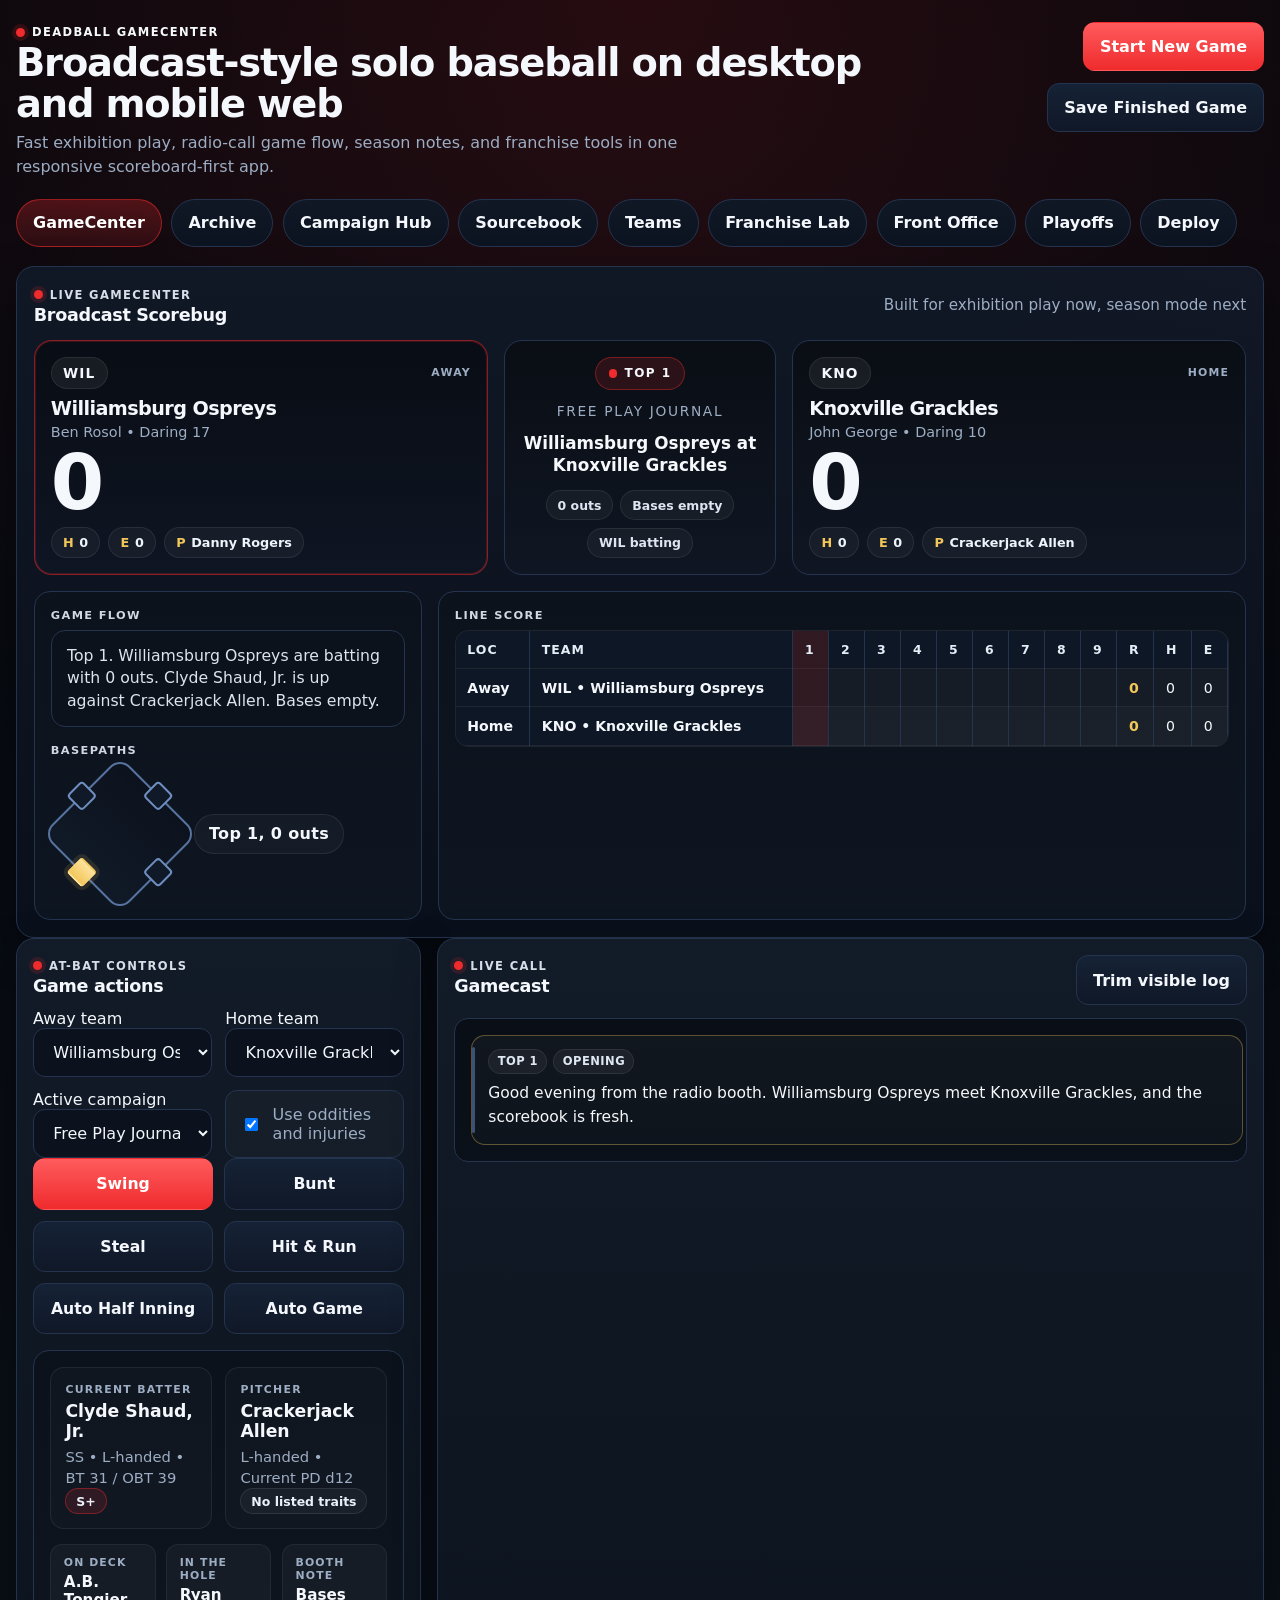
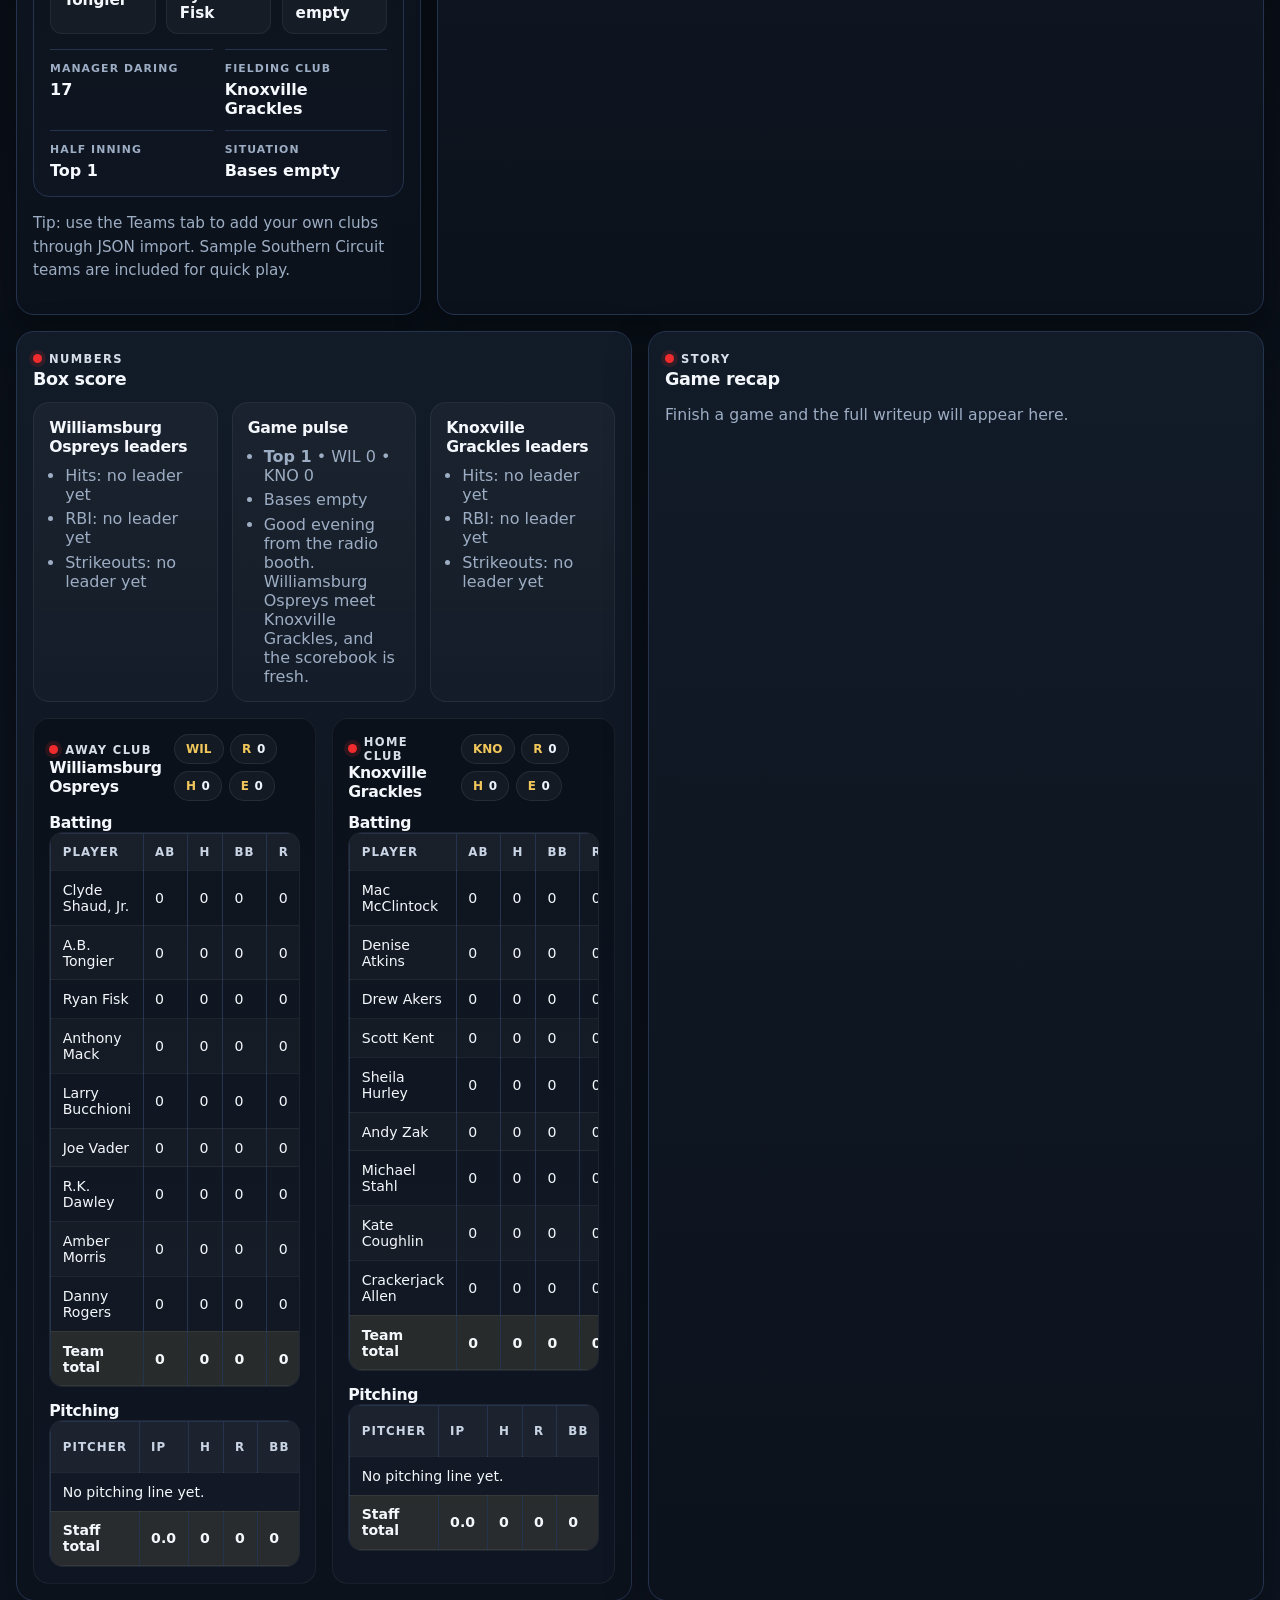
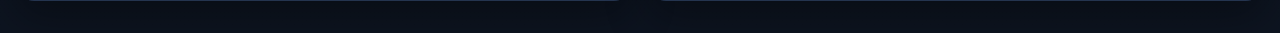
==== index.html @ 079044ab "Add Deadball Baseball static app" ====
<!doctype html>
<html lang="en">
<head>
  <meta charset="utf-8">
  <meta name="viewport" content="width=device-width, initial-scale=1, viewport-fit=cover">
  <title>Deadball GameCenter</title>
  <meta name="description" content="Responsive solo Deadball web app with broadcast-style scoreboard, Gamecast play-by-play, franchise tools, and season tracking.">
  <style>
:root {
  --bg: #06090f;
  --bg-2: #0b1220;
  --panel: #101826;
  --panel-2: #151f31;
  --panel-3: #0b111b;
  --text: #f4f7fb;
  --muted: #9dadc3;
  --line: #24344f;
  --line-strong: #3a5276;
  --accent: #ef2b2d;
  --accent-2: #ff5b5d;
  --accent-soft: rgba(239, 43, 45, 0.14);
  --gold: #f1c75b;
  --good: #5dca86;
  --bad: #f07373;
  --shadow: 0 16px 42px rgba(0,0,0,.34);
  --radius: 18px;
  --radius-sm: 14px;
}

* { box-sizing: border-box; }
html, body {
  margin: 0;
  padding: 0;
  min-height: 100%;
  background:
    radial-gradient(circle at top, rgba(239,43,45,.14), transparent 28%),
    linear-gradient(180deg, #05070c 0%, #0a1019 58%, #0d1420 100%);
  color: var(--text);
  font-family: Inter, ui-sans-serif, system-ui, -apple-system, BlinkMacSystemFont, "Segoe UI", sans-serif;
}
body { min-height: 100vh; }
button, input, select, textarea { font: inherit; }
button {
  appearance: none;
  border: 1px solid var(--line);
  background: linear-gradient(180deg, #152235, #101828);
  color: var(--text);
  border-radius: 12px;
  padding: .9rem 1rem;
  cursor: pointer;
  font-weight: 650;
  transition: transform .12s ease, border-color .15s ease, background .15s ease, box-shadow .15s ease;
}
button:hover { transform: translateY(-1px); border-color: var(--line-strong); box-shadow: 0 10px 20px rgba(0,0,0,.18); }
button.primary {
  background: linear-gradient(180deg, var(--accent-2), var(--accent));
  border-color: transparent;
  color: #fff;
}
button:disabled { opacity: .45; cursor: not-allowed; transform: none; box-shadow: none; }
select, input, textarea {
  width: 100%;
  background: #0b121d;
  color: var(--text);
  border: 1px solid var(--line);
  border-radius: 12px;
  padding: .82rem .95rem;
}
select:focus, input:focus, textarea:focus, button:focus {
  outline: 2px solid rgba(255,255,255,.08);
  outline-offset: 2px;
  border-color: var(--line-strong);
}
textarea { resize: vertical; }
code {
  font-family: ui-monospace, SFMono-Regular, Menlo, Monaco, Consolas, monospace;
  color: #ffd78f;
}

.app-shell { max-width: 1540px; margin: 0 auto; padding: 1rem; }
.topbar {
  display: flex;
  justify-content: space-between;
  align-items: flex-start;
  gap: 1.25rem;
  padding: .35rem 0 1rem;
}
.brand-block { max-width: 72rem; }
.topbar h1 {
  margin: .18rem 0 .45rem;
  font-size: clamp(1.75rem, 3vw, 2.75rem);
  line-height: 1.05;
  letter-spacing: -.03em;
}
.eyebrow {
  display: inline-flex;
  align-items: center;
  gap: .45rem;
  text-transform: uppercase;
  letter-spacing: .12em;
  font-size: .72rem;
  font-weight: 800;
  color: #d7dee8;
}
.eyebrow::before {
  content: "";
  width: .55rem;
  height: .55rem;
  border-radius: 999px;
  background: var(--accent);
  box-shadow: 0 0 0 4px rgba(239,43,45,.14);
}
.eyebrow-top { color: #f6fafc; }
.subhead {
  margin: 0;
  color: var(--muted);
  max-width: 66ch;
  line-height: 1.5;
}
.topbar-actions {
  display: flex;
  gap: .7rem;
  flex-wrap: wrap;
  justify-content: flex-end;
}

.tabs {
  display: flex;
  gap: .6rem;
  overflow: auto;
  padding: .25rem 0 .95rem;
  margin-bottom: .3rem;
}
.tab {
  white-space: nowrap;
  border-radius: 999px;
  padding: .82rem 1rem;
  background: linear-gradient(180deg, #101826, #0c1320);
}
.tab.active {
  background: linear-gradient(180deg, rgba(239,43,45,.28), rgba(239,43,45,.12));
  border-color: rgba(239,43,45,.55);
  color: #fff;
}
.panel { display: none; }
.panel.active { display: block; }

.card-grid {
  display: grid;
  grid-template-columns: repeat(12, minmax(0, 1fr));
  gap: 1rem;
  margin-bottom: 1rem;
}
.card {
  grid-column: span 12;
  background: linear-gradient(180deg, rgba(20,29,43,.98), rgba(13,19,30,.98));
  border: 1px solid var(--line);
  border-radius: var(--radius);
  padding: 1rem;
  box-shadow: var(--shadow);
}
.card h2 {
  margin: .12rem 0 0;
  font-size: 1.1rem;
  letter-spacing: -.02em;
}
.card-header {
  display: flex;
  justify-content: space-between;
  align-items: flex-start;
  gap: 1rem;
  margin-bottom: .9rem;
}
.compact-card-header { margin-bottom: .8rem; }
.section-label {
  text-transform: uppercase;
  letter-spacing: .12em;
  font-size: .71rem;
  font-weight: 800;
  color: #d0d8e4;
  margin-bottom: .5rem;
}
.section-label-tight { margin-top: .95rem; }
.hint {
  color: var(--muted);
  line-height: 1.55;
  font-size: .95rem;
}
.form-grid { display: grid; gap: .82rem; }
.two-col-form { grid-template-columns: repeat(2, minmax(0, 1fr)); }
.checkbox-row {
  display: flex;
  align-items: center;
  gap: .75rem;
  color: var(--muted);
}
.checkbox-row input { width: auto; }
.checkbox-row-panel {
  min-height: 100%;
  background: rgba(255,255,255,.02);
  border: 1px solid var(--line);
  padding: .8rem .9rem;
  border-radius: 12px;
}

.broadcast-card {
  padding: 1.05rem;
  background:
    linear-gradient(180deg, rgba(16,24,38,.96), rgba(10,16,27,.98)),
    radial-gradient(circle at top right, rgba(239,43,45,.2), transparent 25%);
}
.broadcast-header { align-items: center; }
.broadcast-headline {
  color: var(--muted);
  font-size: .95rem;
  text-align: right;
}
.hero-board {
  display: grid;
  grid-template-columns: minmax(0, 1fr) minmax(220px, .6fr) minmax(0, 1fr);
  gap: 1rem;
  align-items: stretch;
}
.team-score-panel,
.hero-center-panel {
  border: 1px solid var(--line);
  border-radius: 18px;
  background: linear-gradient(180deg, rgba(9,13,20,.96), rgba(15,22,35,.96));
  min-height: 190px;
}
.team-score-panel {
  display: flex;
  flex-direction: column;
  justify-content: space-between;
  padding: 1rem;
}
.team-score-panel.is-batting {
  border-color: rgba(239,43,45,.55);
  box-shadow: inset 0 0 0 1px rgba(239,43,45,.2);
}
.team-score-top {
  display: flex;
  justify-content: space-between;
  align-items: center;
  gap: .75rem;
}
.team-chip {
  display: inline-flex;
  align-items: center;
  justify-content: center;
  min-width: 3.4rem;
  min-height: 2rem;
  padding: 0 .7rem;
  border-radius: 999px;
  background: rgba(255,255,255,.06);
  border: 1px solid rgba(255,255,255,.08);
  font-size: .86rem;
  font-weight: 800;
  letter-spacing: .08em;
}
.team-role {
  color: var(--muted);
  text-transform: uppercase;
  letter-spacing: .11em;
  font-size: .68rem;
  font-weight: 800;
}
.team-name-block { display: grid; gap: .25rem; }
.team-name { font-size: 1.2rem; font-weight: 800; letter-spacing: -.03em; }
.team-manager { color: var(--muted); font-size: .9rem; }
.team-score {
  font-size: clamp(3rem, 7vw, 4.8rem);
  line-height: .92;
  font-weight: 900;
  letter-spacing: -.06em;
}
.team-metrics {
  display: flex;
  gap: .5rem;
  flex-wrap: wrap;
}
.metric-pill {
  display: inline-flex;
  align-items: center;
  gap: .35rem;
  border-radius: 999px;
  padding: .45rem .7rem;
  background: rgba(255,255,255,.04);
  border: 1px solid rgba(255,255,255,.08);
  color: #eef4fb;
  font-size: .8rem;
  font-weight: 700;
}
.metric-pill b { color: var(--gold); }
.hero-center-panel {
  display: grid;
  align-content: center;
  justify-items: center;
  text-align: center;
  padding: 1rem;
  gap: .8rem;
}
.game-state-badge {
  display: inline-flex;
  align-items: center;
  gap: .45rem;
  border-radius: 999px;
  padding: .55rem .8rem;
  background: var(--accent-soft);
  border: 1px solid rgba(239,43,45,.4);
  text-transform: uppercase;
  letter-spacing: .12em;
  font-weight: 900;
  font-size: .75rem;
}
.game-state-badge::before {
  content: "";
  width: .55rem;
  height: .55rem;
  border-radius: 999px;
  background: var(--accent);
}
.hero-series {
  color: var(--muted);
  font-size: .86rem;
  text-transform: uppercase;
  letter-spacing: .12em;
}
.hero-matchup-title {
  font-size: 1.05rem;
  line-height: 1.35;
  font-weight: 750;
  color: #f6f8fb;
}
.hero-situation-row {
  display: flex;
  gap: .45rem;
  flex-wrap: wrap;
  justify-content: center;
}
.hero-situation-pill {
  display: inline-flex;
  align-items: center;
  justify-content: center;
  padding: .42rem .68rem;
  border-radius: 999px;
  background: rgba(255,255,255,.04);
  border: 1px solid rgba(255,255,255,.08);
  color: #dde6f2;
  font-size: .78rem;
  font-weight: 700;
}
.broadcast-lower-grid {
  display: grid;
  grid-template-columns: minmax(240px, .48fr) minmax(0, 1fr);
  gap: 1rem;
  margin-top: 1rem;
}
.status-stack,
.linescore-shell {
  border: 1px solid var(--line);
  border-radius: 16px;
  background: linear-gradient(180deg, rgba(12,18,28,.96), rgba(14,21,33,.96));
  padding: 1rem;
}
.status-bar {
  display: flex;
  align-items: center;
  min-height: 3.2rem;
  padding: .85rem .95rem;
  border-radius: 14px;
  background: #0b121c;
  border: 1px solid var(--line);
  color: #dbe4ef;
  line-height: 1.45;
}
.status-bar-broadcast { font-size: .98rem; }
.diamond-wrap {
  display: flex;
  align-items: center;
  gap: 1.2rem;
  flex-wrap: wrap;
}
.diamond-wrap-broadcast { justify-content: flex-start; }
.diamond {
  position: relative;
  width: 110px;
  height: 110px;
  transform: rotate(45deg);
  border: 2px solid #5773a0;
  border-radius: 14px;
  background: linear-gradient(180deg, rgba(12,18,29,.8), rgba(17,26,40,.92));
  margin: .9rem 0 .9rem .9rem;
}
.base {
  position: absolute;
  width: 22px;
  height: 22px;
  background: #101927;
  border: 2px solid #6f8ec0;
  border-radius: 4px;
}
.base.on {
  background: linear-gradient(180deg, #ffe29c, #f1c75b);
  border-color: transparent;
  box-shadow: 0 0 0 4px rgba(241,199,91,.12);
}
.base.first { right: -12px; top: 42px; }
.base.second { left: 42px; top: -12px; }
.base.third { left: -12px; top: 42px; }
.base.home { left: 42px; bottom: -12px; }
.countbox {
  color: #f4f7fb;
  font-weight: 800;
  letter-spacing: .02em;
  background: rgba(255,255,255,.03);
  border: 1px solid rgba(255,255,255,.08);
  border-radius: 999px;
  padding: .6rem .85rem;
}
.table-shell { overflow: auto; }
.scoreboard {
  width: 100%;
  border-collapse: separate;
  border-spacing: 0;
  font-size: .92rem;
}
.scoreboard th,
.scoreboard td {
  border-right: 1px solid var(--line);
  border-bottom: 1px solid var(--line);
  padding: .56rem .56rem;
  text-align: center;
  background: rgba(255,255,255,.02);
}
.scoreboard th:first-child,
.scoreboard td:first-child,
.scoreboard th:nth-child(2),
.scoreboard td:nth-child(2) {
  position: sticky;
  left: 0;
  z-index: 1;
  text-align: left;
}
.scoreboard th:nth-child(2),
.scoreboard td:nth-child(2) { left: 3.9rem; }
.scoreboard thead th {
  background: #0d1725;
  color: #e5edf7;
  font-size: .78rem;
  text-transform: uppercase;
  letter-spacing: .08em;
}
.scoreboard thead th:first-child,
.scoreboard tbody td:first-child,
.scoreboard thead th:nth-child(2),
.scoreboard tbody td:nth-child(2) { background: #0d1725; }
.scoreboard tr:first-child th:first-child { border-top-left-radius: 12px; }
.scoreboard tr:first-child th:last-child { border-top-right-radius: 12px; }
.scoreboard tr:last-child td:first-child { border-bottom-left-radius: 12px; }
.scoreboard tr:last-child td:last-child { border-bottom-right-radius: 12px; }
.scoreboard .team-row td:first-child,
.scoreboard .team-row td:nth-child(2) { font-weight: 800; }
.scoreboard .team-row td.team-score-meta { color: var(--gold); font-weight: 800; }
.scoreboard .current-frame { background: rgba(239,43,45,.14); }

.broadcast-main-grid .control-card { grid-column: span 4; }
.broadcast-main-grid .log-card { grid-column: span 8; }
.lower-game-grid .wide-card { grid-column: span 6; }
.control-card-broadcast,
.log-card-broadcast,
.boxscore-card,
.recap-card {
  background: linear-gradient(180deg, rgba(18,27,40,.98), rgba(11,18,28,.98));
}
.action-grid {
  display: grid;
  grid-template-columns: repeat(2, minmax(0, 1fr));
  gap: .7rem;
}
.action-grid-broadcast button {
  min-height: 3.2rem;
  font-size: .98rem;
}
.matchup-card {
  margin-top: 1rem;
  border-radius: 16px;
  padding: 1rem;
  border: 1px solid var(--line);
  background: linear-gradient(180deg, rgba(11,17,26,.92), rgba(15,22,34,.92));
}
.matchup-card-broadcast { display: grid; gap: .95rem; }
.matchup-showcase {
  display: grid;
  grid-template-columns: repeat(2, minmax(0, 1fr));
  gap: .8rem;
}
.player-spotlight {
  border: 1px solid rgba(255,255,255,.07);
  border-radius: 14px;
  padding: .9rem;
  background: rgba(255,255,255,.02);
}
.player-spotlight-label {
  text-transform: uppercase;
  letter-spacing: .12em;
  font-size: .68rem;
  color: var(--muted);
  font-weight: 800;
}
.player-spotlight-name {
  margin-top: .35rem;
  font-size: 1.08rem;
  font-weight: 800;
}
.player-spotlight-meta {
  color: var(--muted);
  margin-top: .28rem;
  line-height: 1.45;
  font-size: .92rem;
}
.info-pair-grid {
  display: grid;
  grid-template-columns: repeat(2, minmax(0, 1fr));
  gap: .75rem;
}
.info-pair {
  border-top: 1px solid var(--line);
  padding-top: .75rem;
}
.info-label {
  color: var(--muted);
  text-transform: uppercase;
  letter-spacing: .1em;
  font-size: .68rem;
  font-weight: 800;
}
.info-value {
  margin-top: .32rem;
  font-weight: 700;
  color: #f6f9fd;
}
.badge-row {
  display: flex;
  gap: .45rem;
  flex-wrap: wrap;
}
.badge {
  display: inline-flex;
  align-items: center;
  justify-content: center;
  gap: .35rem;
  padding: .26rem .62rem;
  border-radius: 999px;
  background: rgba(255,255,255,.04);
  border: 1px solid rgba(255,255,255,.09);
  color: #ebf1fa;
  font-size: .78rem;
  font-weight: 700;
}
.badge.good { background: rgba(93,202,134,.12); border-color: rgba(93,202,134,.4); color: #d8f4e1; }
.badge.planned { background: rgba(241,199,91,.14); border-color: rgba(241,199,91,.4); color: #ffeab0; }
.badge.live { background: rgba(239,43,45,.14); border-color: rgba(239,43,45,.4); }

.log {
  max-height: 720px;
  overflow: auto;
  display: grid;
  gap: .8rem;
  padding-right: .2rem;
}
.gamecast-log {
  background: linear-gradient(180deg, rgba(8,12,19,.82), rgba(9,14,22,.82));
  border-radius: 14px;
  border: 1px solid var(--line);
  padding: 1rem;
}
.log-entry {
  border: 1px solid rgba(255,255,255,.06);
  background: linear-gradient(180deg, rgba(17,26,40,.85), rgba(10,16,25,.92));
  border-radius: 16px;
  padding: .95rem 1rem;
}
.log-entry .meta {
  display: flex;
  flex-wrap: wrap;
  align-items: center;
  gap: .45rem;
  color: #d3ddeb;
  font-size: .74rem;
  margin-bottom: .5rem;
  text-transform: uppercase;
  letter-spacing: .08em;
  font-weight: 800;
}
.log-entry .meta .meta-chip {
  display: inline-flex;
  align-items: center;
  justify-content: center;
  min-height: 1.55rem;
  padding: 0 .52rem;
  border-radius: 999px;
  background: rgba(255,255,255,.05);
  border: 1px solid rgba(255,255,255,.08);
}
.log-entry .meta .meta-detail {
  color: var(--muted);
  text-transform: none;
  letter-spacing: 0;
  font-weight: 600;
}
.log-entry .text {
  line-height: 1.6;
  font-size: .98rem;
}
.log-entry.scoring { border-color: rgba(239,43,45,.45); box-shadow: inset 0 0 0 1px rgba(239,43,45,.08); }
.log-entry.oddity { border-color: rgba(111,153,232,.4); }
.log-entry.injury { border-color: rgba(240,115,115,.38); }
.log-entry.intro { border-color: rgba(241,199,91,.35); }

.stat-table,
.roster-table,
.playoff-table,
.deploy-table {
  width: 100%;
  border-collapse: collapse;
  font-size: .92rem;
}
.stat-table th, .stat-table td,
.roster-table th, .roster-table td,
.playoff-table th, .playoff-table td,
.deploy-table th, .deploy-table td {
  border: 1px solid var(--line);
  padding: .48rem .55rem;
  text-align: center;
}
.stat-table th:first-child, .stat-table td:first-child,
.roster-table th:first-child, .roster-table td:first-child,
.playoff-table th:first-child, .playoff-table td:first-child,
.deploy-table th:first-child, .deploy-table td:first-child { text-align: left; }
.stat-table th, .roster-table th, .playoff-table th, .deploy-table th {
  background: #0d1725;
  color: #e5edf7;
  text-transform: uppercase;
  letter-spacing: .08em;
  font-size: .74rem;
}
.recap {
  line-height: 1.72;
  color: #f6f8fc;
  font-size: .98rem;
}
.recap.empty { color: var(--muted); }
.recap p { margin: 0 0 1rem; }
.stack-list { display: grid; gap: .85rem; }
.stack-item,
.source-card,
.series-card,
.player-card {
  padding: .95rem 1rem;
  border-radius: 16px;
  border: 1px solid var(--line);
  background: linear-gradient(180deg, rgba(9,15,24,.88), rgba(13,20,32,.94));
}
.stack-item h3, .source-card h3 { margin: 0 0 .38rem; }
.stack-item p, .source-card p { margin: .18rem 0; color: var(--muted); line-height: 1.55; }
.stack-actions { display: flex; gap: .7rem; flex-wrap: wrap; margin-top: .75rem; }
.sourcebook-grid { display: grid; grid-template-columns: repeat(2, minmax(0, 1fr)); gap: 1rem; }
.inline-note, .small { color: var(--muted); font-size: .9rem; }
.team-code { white-space: pre-wrap; max-height: 520px; overflow: auto; }
.mini-report {
  margin-top: 1rem;
  padding: .9rem;
  border-radius: 14px;
  background: rgba(9,17,29,.72);
  border: 1px solid var(--line);
  line-height: 1.55;
  color: var(--muted);
}
.kv-grid { display: grid; grid-template-columns: 160px 1fr; gap: .35rem .8rem; }
.kv-grid .label { color: var(--muted); }
.deploy-code {
  white-space: pre-wrap;
  font-family: ui-monospace, SFMono-Regular, Menlo, Monaco, Consolas, monospace;
  background: #0d1829;
  border: 1px solid var(--line);
  border-radius: 12px;
  padding: .9rem;
}

@media (max-width: 1220px) {
  .hero-board { grid-template-columns: 1fr; }
  .broadcast-lower-grid { grid-template-columns: 1fr; }
  .broadcast-main-grid .control-card,
  .broadcast-main-grid .log-card,
  .lower-game-grid .wide-card { grid-column: span 12; }
}

@media (max-width: 860px) {
  .app-shell { padding: .8rem; }
  .topbar { flex-direction: column; }
  .topbar-actions { width: 100%; justify-content: stretch; }
  .topbar-actions button { flex: 1 1 200px; }
  .two-col-form,
  .matchup-showcase,
  .info-pair-grid { grid-template-columns: 1fr; }
  .sourcebook-grid { grid-template-columns: 1fr; }
  .action-grid { grid-template-columns: 1fr; }
  .scoreboard { font-size: .84rem; }
  .scoreboard th:nth-child(2), .scoreboard td:nth-child(2) { left: 3.65rem; }
  .broadcast-headline { text-align: left; }
}

@media (max-width: 640px) {
  .card { padding: .9rem; }
  .hero-matchup-title { font-size: .96rem; }
  .team-name { font-size: 1.08rem; }
  .team-score { font-size: 3.1rem; }
  .diamond-wrap { gap: .8rem; }
  .diamond { width: 96px; height: 96px; margin-left: .7rem; }
  .base.first { right: -11px; top: 37px; }
  .base.second { left: 37px; top: -11px; }
  .base.third { left: -11px; top: 37px; }
  .base.home { left: 37px; bottom: -11px; }
  .kv-grid { grid-template-columns: 1fr; }
}

/* Phase 1B GameCenter polish */
.broadcast-ribbon-grid {
  display: grid;
  grid-template-columns: 1.3fr .9fr;
  gap: 1rem;
  margin-top: 1rem;
}
.ribbon-shell {
  border: 1px solid var(--line);
  border-radius: 16px;
  background: linear-gradient(180deg, rgba(8,12,19,.95), rgba(12,18,29,.95));
  padding: .9rem;
}
.lineup-rail {
  display: grid;
  grid-template-columns: repeat(2, minmax(0, 1fr));
  gap: .85rem;
}
.lineup-column {
  display: grid;
  gap: .55rem;
}
.lineup-heading {
  display: flex;
  align-items: center;
  justify-content: space-between;
  gap: .75rem;
}
.lineup-heading h3,
.boxscore-club-header h3,
.boxscore-summary-card h3,
.table-block h3 {
  margin: 0;
  font-size: .98rem;
  letter-spacing: -.02em;
}
.lineup-list {
  display: grid;
  gap: .45rem;
}
.lineup-row {
  display: grid;
  grid-template-columns: 1.9rem minmax(0, 1fr) auto;
  align-items: center;
  gap: .6rem;
  padding: .55rem .65rem;
  border-radius: 12px;
  border: 1px solid rgba(255,255,255,.06);
  background: rgba(255,255,255,.03);
}
.lineup-row.current-batter {
  border-color: rgba(239,43,45,.5);
  background: linear-gradient(180deg, rgba(239,43,45,.18), rgba(239,43,45,.08));
}
.lineup-row.on-deck {
  border-color: rgba(241,199,91,.4);
  background: rgba(241,199,91,.08);
}
.lineup-row.in-hole {
  border-color: rgba(93,202,134,.28);
}
.lineup-slot {
  color: var(--muted);
  font-size: .78rem;
  font-weight: 800;
}
.lineup-name {
  min-width: 0;
}
.lineup-name strong {
  display: block;
  font-size: .9rem;
  white-space: nowrap;
  overflow: hidden;
  text-overflow: ellipsis;
}
.lineup-name span {
  display: block;
  margin-top: .1rem;
  color: var(--muted);
  font-size: .75rem;
}
.lineup-tag {
  font-size: .7rem;
  text-transform: uppercase;
  letter-spacing: .08em;
  border-radius: 999px;
  padding: .26rem .48rem;
  background: rgba(255,255,255,.06);
  color: #dce6f3;
}
.lineup-tag.live { background: rgba(239,43,45,.18); color: #fff; }
.lineup-tag.waiting { background: rgba(241,199,91,.16); color: #ffe49e; }
.lineup-tag.soon { background: rgba(93,202,134,.15); color: #bcefd0; }
.headline-rail {
  display: grid;
  gap: .6rem;
}
.headline-card {
  padding: .75rem .8rem;
  border-radius: 13px;
  border: 1px solid rgba(255,255,255,.06);
  background: rgba(255,255,255,.03);
}
.headline-kicker {
  color: var(--muted);
  text-transform: uppercase;
  letter-spacing: .11em;
  font-size: .68rem;
  font-weight: 800;
  margin-bottom: .35rem;
}
.headline-text {
  line-height: 1.45;
  font-size: .95rem;
}
.headline-meta {
  margin-top: .35rem;
  color: var(--muted);
  font-size: .78rem;
}
.status-stack { min-width: 0; }
.matchup-card-broadcast {
  display: grid;
  gap: .9rem;
}
.matchup-ribbon {
  display: grid;
  grid-template-columns: repeat(3, minmax(0, 1fr));
  gap: .65rem;
}
.matchup-ribbon-card {
  padding: .7rem .8rem;
  border-radius: 12px;
  border: 1px solid rgba(255,255,255,.06);
  background: rgba(255,255,255,.035);
}
.matchup-ribbon-card .kicker {
  color: var(--muted);
  text-transform: uppercase;
  letter-spacing: .1em;
  font-size: .68rem;
  font-weight: 800;
  margin-bottom: .28rem;
}
.matchup-ribbon-card .value {
  font-size: .95rem;
  font-weight: 700;
}
.gamecast-log {
  display: grid;
  gap: .75rem;
  max-height: 40rem;
  overflow: auto;
  padding-right: .2rem;
}
.log-entry {
  position: relative;
  padding: .82rem .9rem .88rem 1rem;
  border-radius: 14px;
  border: 1px solid rgba(255,255,255,.06);
  background: linear-gradient(180deg, rgba(255,255,255,.035), rgba(255,255,255,.018));
}
.log-entry::before {
  content: "";
  position: absolute;
  left: 0;
  top: .7rem;
  bottom: .7rem;
  width: 3px;
  border-radius: 999px;
  background: rgba(255,255,255,.12);
}
.log-entry.scoring::before,
.log-entry.big::before { background: var(--accent); }
.log-entry.odditity::before,
.log-entry.oddity::before { background: var(--gold); }
.log-entry.end::before { background: var(--good); }
.log-entry.intro::before { background: var(--line-strong); }
.log-entry .meta {
  display: flex;
  flex-wrap: wrap;
  gap: .38rem;
  margin-bottom: .45rem;
}
.meta-chip {
  display: inline-flex;
  align-items: center;
  gap: .25rem;
  padding: .2rem .48rem;
  border-radius: 999px;
  background: rgba(255,255,255,.06);
  color: #dfe7f2;
  font-size: .72rem;
  font-weight: 800;
  letter-spacing: .04em;
}
.meta-detail {
  color: var(--muted);
  font-size: .78rem;
}
.log-entry .text {
  font-size: .97rem;
  line-height: 1.58;
}
.boxscore-dashboard {
  display: grid;
  gap: 1rem;
}
.boxscore-summary-grid {
  display: grid;
  grid-template-columns: repeat(3, minmax(0, 1fr));
  gap: .85rem;
}
.boxscore-summary-card {
  padding: .95rem;
  border-radius: 16px;
  border: 1px solid rgba(255,255,255,.06);
  background: linear-gradient(180deg, rgba(255,255,255,.04), rgba(255,255,255,.02));
}
.boxscore-summary-card ul {
  margin: .6rem 0 0;
  padding-left: 1rem;
  color: var(--muted);
}
.boxscore-summary-card li + li { margin-top: .35rem; }
.boxscore-club-grid {
  display: grid;
  grid-template-columns: repeat(2, minmax(0, 1fr));
  gap: 1rem;
}
.boxscore-club-card {
  padding: .95rem;
  border-radius: 16px;
  border: 1px solid rgba(255,255,255,.06);
  background: linear-gradient(180deg, rgba(11,17,27,.98), rgba(15,22,35,.98));
}
.boxscore-club-header {
  display: flex;
  justify-content: space-between;
  align-items: center;
  gap: .75rem;
  margin-bottom: .75rem;
}
.boxscore-mini-metrics {
  display: flex;
  flex-wrap: wrap;
  gap: .4rem;
}
.boxscore-mini-metrics .metric-pill { font-size: .75rem; }
.table-block + .table-block { margin-top: .85rem; }
.table-shell {
  overflow: hidden;
  border: 1px solid rgba(255,255,255,.06);
  border-radius: 14px;
  background: rgba(255,255,255,.02);
}
.stat-table,
.scoreboard {
  width: 100%;
  border-collapse: collapse;
}
.stat-table th,
.stat-table td,
.scoreboard th,
.scoreboard td {
  padding: .68rem .72rem;
  border-bottom: 1px solid rgba(255,255,255,.06);
  text-align: left;
  font-size: .88rem;
}
.stat-table th,
.scoreboard th {
  font-size: .74rem;
  text-transform: uppercase;
  letter-spacing: .09em;
  color: #c9d5e5;
  background: rgba(255,255,255,.045);
}
.stat-table tbody tr:nth-child(even),
.scoreboard tbody tr:nth-child(even) {
  background: rgba(255,255,255,.018);
}
.stat-table tbody tr:hover,
.scoreboard tbody tr:hover {
  background: rgba(255,255,255,.04);
}
.stat-table .totals-row td {
  font-weight: 800;
  color: #f4f7fb;
  background: rgba(241,199,91,.08);
}
.table-note {
  margin-top: .45rem;
  color: var(--muted);
  font-size: .78rem;
}
@media (max-width: 1080px) {
  .broadcast-ribbon-grid,
  .boxscore-summary-grid,
  .boxscore-club-grid,
  .matchup-ribbon {
    grid-template-columns: 1fr;
  }
}
@media (max-width: 860px) {
  .lineup-rail {
    grid-template-columns: 1fr;
  }
}

</style>
</head>
<body>
  <div class="app-shell">
    <header class="topbar">
      <div class="brand-block">
        <div class="eyebrow eyebrow-top">Deadball GameCenter</div>
        <h1>Broadcast-style solo baseball on desktop and mobile web</h1>
        <p class="subhead">Fast exhibition play, radio-call game flow, season notes, and franchise tools in one responsive scoreboard-first app.</p>
      </div>
      <div class="topbar-actions">
        <button id="newGameBtn" class="primary">Start New Game</button>
        <button id="saveGameBtn">Save Finished Game</button>
      </div>
    </header>

    <nav class="tabs" aria-label="Primary">
      <button class="tab active" data-tab="game">GameCenter</button>
      <button class="tab" data-tab="archive">Archive</button>
      <button class="tab" data-tab="campaigns">Campaign Hub</button>
      <button class="tab" data-tab="sourcebook">Sourcebook</button>
      <button class="tab" data-tab="teams">Teams</button>
      <button class="tab" data-tab="franchise">Franchise Lab</button>
      <button class="tab" data-tab="frontoffice">Front Office</button>
      <button class="tab" data-tab="playoffs">Playoffs</button>
      <button class="tab" data-tab="deploy">Deploy</button>
    </nav>

    <main>
      <section class="panel active" id="tab-game">
        <article class="card broadcast-card">
          <div class="card-header broadcast-header">
            <div>
              <div class="eyebrow">Live GameCenter</div>
              <h2>Broadcast Scorebug</h2>
            </div>
            <div class="broadcast-headline">Built for exhibition play now, season mode next</div>
          </div>
          <div id="heroBoard" class="hero-board"></div>
          <div class="broadcast-lower-grid">
            <div class="status-stack">
              <div class="section-label">Game flow</div>
              <div id="statusBar" class="status-bar status-bar-broadcast">Load a game to begin.</div>
              <div class="section-label section-label-tight">Basepaths</div>
              <div class="diamond-wrap diamond-wrap-broadcast">
                <div class="diamond" id="diamond"></div>
                <div class="countbox" id="countbox">Top 1, 0 out</div>
              </div>
            </div>
            <div class="linescore-shell">
              <div class="section-label">Line score</div>
              <div id="scoreboard"></div>
            </div>
          </div>
        </article>

        <div class="card-grid broadcast-main-grid">
          <article class="card control-card control-card-broadcast">
            <div class="card-header compact-card-header">
              <div>
                <div class="eyebrow">At-bat controls</div>
                <h2>Game actions</h2>
              </div>
            </div>
            <div class="setup-grid-lite form-grid two-col-form">
              <label>
                Away team
                <select id="awaySelect"></select>
              </label>
              <label>
                Home team
                <select id="homeSelect"></select>
              </label>
              <label>
                Active campaign
                <select id="campaignSelect"></select>
              </label>
              <label class="checkbox-row checkbox-row-panel">
                <input type="checkbox" id="odditiesToggle" checked>
                Use oddities and injuries
              </label>
            </div>
            <div class="action-grid action-grid-broadcast">
              <button id="swingBtn" class="primary">Swing</button>
              <button id="buntBtn">Bunt</button>
              <button id="stealBtn">Steal</button>
              <button id="hitRunBtn">Hit &amp; Run</button>
              <button id="autoHalfBtn">Auto Half Inning</button>
              <button id="autoGameBtn">Auto Game</button>
            </div>
            <div id="matchupCard" class="matchup-card matchup-card-broadcast"></div>
            <p class="hint">Tip: use the Teams tab to add your own clubs through JSON import. Sample Southern Circuit teams are included for quick play.</p>
          </article>

          <article class="card log-card log-card-broadcast">
            <div class="card-header compact-card-header">
              <div>
                <div class="eyebrow">Live call</div>
                <h2>Gamecast</h2>
              </div>
              <button id="clearLogBtn">Trim visible log</button>
            </div>
            <div id="log" class="log gamecast-log"></div>
          </article>
        </div>

        <div class="card-grid lower-game-grid">
          <article class="card wide-card boxscore-card">
            <div class="card-header compact-card-header">
              <div>
                <div class="eyebrow">Numbers</div>
                <h2>Box score</h2>
              </div>
            </div>
            <div id="boxscore"></div>
          </article>
          <article class="card wide-card recap-card">
            <div class="card-header compact-card-header">
              <div>
                <div class="eyebrow">Story</div>
                <h2>Game recap</h2>
              </div>
            </div>
            <div id="recap" class="recap empty">Finish a game and the full writeup will appear here.</div>
          </article>
        </div>
      </section>

      <section class="panel" id="tab-archive">
        <article class="card">
          <div class="card-header">
            <div>
              <div class="eyebrow">Saved history</div>
              <h2>Archive</h2>
            </div>
            <button id="clearArchiveBtn">Clear Archive</button>
          </div>
          <div id="archiveList" class="stack-list"></div>
        </article>
      </section>

      <section class="panel" id="tab-campaigns">
        <div class="card-grid">
          <article class="card">
            <div class="card-header compact-card-header">
              <div>
                <div class="eyebrow">Notebook</div>
                <h2>Create campaign</h2>
              </div>
            </div>
            <div class="form-grid">
              <label>
                Name
                <input id="campaignName" type="text" placeholder="2020 Pennant Chase">
              </label>
              <label>
                Template
                <select id="campaignTemplate"></select>
              </label>
              <label>
                Notes
                <textarea id="campaignNotes" rows="4" placeholder="Goals, roster notes, playoff drama, injuries, anything you want to track."></textarea>
              </label>
            </div>
            <button id="createCampaignBtn" class="primary">Create Campaign</button>
          </article>
          <article class="card">
            <div class="card-header compact-card-header">
              <div>
                <div class="eyebrow">Active folders</div>
                <h2>Campaigns</h2>
              </div>
            </div>
            <div id="campaignList" class="stack-list"></div>
          </article>
        </div>
      </section>

      <section class="panel" id="tab-sourcebook">
        <article class="card">
          <div class="card-header compact-card-header">
            <div>
              <div class="eyebrow">Uploaded material</div>
              <h2>Source-derived modes and materials</h2>
            </div>
          </div>
          <div id="sourcebookContent" class="sourcebook-grid"></div>
        </article>
      </section>

      <section class="panel" id="tab-franchise">
        <div class="card-grid">
          <article class="card">
            <div class="card-header compact-card-header">
              <div>
                <div class="eyebrow">Club builder</div>
                <h2>Franchise generator</h2>
              </div>
            </div>
            <div class="form-grid two-col-form">
              <label>Era<select id="frEra"><option value="Modern">Modern</option><option value="Ancient">Ancient</option></select></label>
              <label>City or region<input id="frCity" type="text" placeholder="Tampa, Queens, Asheville"></label>
              <label>Mascot seed<input id="frMascot" type="text" placeholder="Optional mascot or nickname"></label>
              <label>Ballpark seed<input id="frBallpark" type="text" placeholder="Optional ballpark name"></label>
              <label>Manager seed<input id="frManager" type="text" placeholder="Optional manager name"></label>
              <label>Save name<input id="frSaveName" type="text" placeholder="Optional custom team name"></label>
            </div>
            <div class="action-grid">
              <button id="generateFranchiseBtn" class="primary">Generate Franchise</button>
              <button id="saveFranchiseBtn">Save Franchise As Team</button>
            </div>
            <p class="hint">Built from the Year II franchise generator concepts: club, owner, ballpark, manager, daring, fanbase, roster sheet, and team score ideas.</p>
          </article>
          <article class="card">
            <div class="card-header compact-card-header">
              <div>
                <div class="eyebrow">Output</div>
                <h2>Generated franchise</h2>
              </div>
            </div>
            <div id="franchiseOutput" class="stack-list"></div>
          </article>
        </div>
      </section>

      <section class="panel" id="tab-frontoffice">
        <div class="card-grid">
          <article class="card">
            <div class="card-header compact-card-header">
              <div>
                <div class="eyebrow">Roster desk</div>
                <h2>Roster management</h2>
              </div>
            </div>
            <div class="form-grid two-col-form">
              <label>Team<select id="foTeamSelect"></select></label>
              <label>Trade partner<select id="tradePartnerSelect"></select></label>
            </div>
            <div id="rosterOutput" class="stack-list"></div>
          </article>
          <article class="card">
            <div class="card-header compact-card-header">
              <div>
                <div class="eyebrow">Trade desk</div>
                <h2>Trade machine</h2>
              </div>
            </div>
            <p class="hint">Uses the Second Edition trade value and refusal rules.</p>
            <div class="form-grid two-col-form">
              <label>Your players<select id="tradeSendSelect" multiple size="8"></select></label>
              <label>Their players<select id="tradeReceiveSelect" multiple size="8"></select></label>
            </div>
            <div class="action-grid">
              <button id="evaluateTradeBtn" class="primary">Evaluate Trade</button>
              <button id="applyTradeBtn">Apply Accepted Trade</button>
            </div>
            <div id="tradeResult" class="mini-report"></div>
          </article>
        </div>
        <div class="card-grid">
          <article class="card">
            <div class="card-header compact-card-header">
              <div>
                <div class="eyebrow">Future talent</div>
                <h2>Prospect draft room</h2>
              </div>
            </div>
            <div class="form-grid two-col-form">
              <label>Draft team<select id="draftTeamSelect"></select></label>
              <label>Prospects to generate<select id="draftCount"><option value="3">3</option><option value="6">6</option><option value="9">9</option></select></label>
            </div>
            <div class="action-grid">
              <button id="generateProspectsBtn" class="primary">Generate Prospects</button>
              <button id="draftProspectBtn">Add Selected Prospect</button>
            </div>
            <div id="prospectOutput" class="stack-list"></div>
          </article>
        </div>
      </section>

      <section class="panel" id="tab-playoffs">
        <article class="card">
          <div class="card-header compact-card-header">
            <div>
              <div class="eyebrow">October room</div>
              <h2>Playoff bracket automation</h2>
            </div>
          </div>
          <div class="form-grid two-col-form">
            <label>Campaign<select id="playoffCampaignSelect"></select></label>
            <label>Bracket size<select id="playoffSize"><option value="2">2 teams</option><option value="4" selected>4 teams</option><option value="8">8 teams</option></select></label>
            <label>Series length<select id="playoffSeriesLength"><option value="1">Best of 1</option><option value="3">Best of 3</option><option value="5">Best of 5</option><option value="7" selected>Best of 7</option></select></label>
          </div>
          <div class="action-grid">
            <button id="generateBracketBtn" class="primary">Seed Bracket</button>
            <button id="simulateBracketBtn">Simulate Bracket</button>
          </div>
          <div id="playoffOutput" class="stack-list"></div>
        </article>
      </section>

      <section class="panel" id="tab-deploy">
        <article class="card">
          <div class="card-header compact-card-header">
            <div>
              <div class="eyebrow">Deployment</div>
              <h2>Public hosting handoff</h2>
            </div>
          </div>
          <div id="deployOutput" class="stack-list"></div>
        </article>
      </section>

      <section class="panel" id="tab-teams">
        <div class="card-grid">
          <article class="card">
            <div class="card-header compact-card-header">
              <div>
                <div class="eyebrow">Loaded clubs</div>
                <h2>Teams in app</h2>
              </div>
            </div>
            <div id="teamList" class="stack-list"></div>
          </article>
          <article class="card">
            <div class="card-header compact-card-header">
              <div>
                <div class="eyebrow">Import</div>
                <h2>Custom team JSON</h2>
              </div>
            </div>
            <p class="hint">Paste JSON for one team. Minimum fields: <code>name</code>, <code>manager</code>, <code>daring</code>, <code>lineup</code>, <code>starter</code>, <code>bullpen</code>.</p>
            <textarea id="teamJson" rows="18"></textarea>
            <div class="action-grid import-grid">
              <button id="loadExampleBtn">Load Example JSON</button>
              <button id="importTeamBtn" class="primary">Import Team</button>
            </div>
          </article>
        </div>
      </section>
    </main>
  </div>

  <script>
(() => {
  const STORAGE_KEYS = {
    archive: 'deadball-radio-archive',
    campaigns: 'deadball-radio-campaigns',
    customTeams: 'deadball-radio-custom-teams',
    franchise: 'deadball-radio-franchise',
    prospects: 'deadball-radio-prospects',
    tradeEval: 'deadball-radio-trade-eval',
    playoffs: 'deadball-radio-playoffs'
  };

  const PITCH_LEVELS = ['-d20', '-d12', '-d8', '-d4', 'd4', 'd8', 'd12', 'd20'];

  const DEFAULT_TEAMS = [
    {
      name: 'Williamsburg Ospreys',
      short: 'WIL',
      manager: 'Ben Rosol',
      daring: 17,
      era: 'Modern',
      lineup: [
        { name: 'Clyde Shaud, Jr.', pos: 'SS', hand: 'L', bt: 31, obt: 39, traits: ['S+'] },
        { name: 'A.B. Tongier', pos: 'LF', hand: 'R', bt: 32, obt: 39, traits: ['D+'] },
        { name: 'Ryan Fisk', pos: 'RF', hand: 'L', bt: 35, obt: 37, traits: ['C+'] },
        { name: 'Anthony Mack', pos: '2B', hand: 'R', bt: 27, obt: 30, traits: ['P+'] },
        { name: 'Larry Bucchioni', pos: 'CF', hand: 'S', bt: 30, obt: 38, traits: [] },
        { name: 'Joe Vader', pos: '1B', hand: 'R', bt: 30, obt: 34, traits: [] },
        { name: 'R.K. Dawley', pos: '3B', hand: 'L', bt: 28, obt: 36, traits: [] },
        { name: 'Amber Morris', pos: 'C', hand: 'R', bt: 24, obt: 29, traits: ['P+'] }
      ],
      starter: { name: 'Danny Rogers', role: 'SP', hand: 'R', pd: 'd12', bt: 9, obt: 14, traits: [] },
      bullpen: [
        { name: 'Rebekah Grier', role: 'RP', hand: 'L', pd: 'd12', bt: 7, obt: 12, traits: [] },
        { name: 'Sadie Hartman', role: 'RP', hand: 'L', pd: 'd8', bt: 7, obt: 11, traits: ['ST+'] },
        { name: 'Merle Bernard', role: 'RP', hand: 'R', pd: 'd8', bt: 13, obt: 17, traits: ['GB+'] }
      ]
    },
    {
      name: 'Knoxville Grackles',
      short: 'KNO',
      manager: 'John George',
      daring: 10,
      era: 'Modern',
      lineup: [
        { name: 'Mac McClintock', pos: 'SS', hand: 'R', bt: 30, obt: 37, traits: [] },
        { name: 'Denise Atkins', pos: 'RF', hand: 'R', bt: 30, obt: 37, traits: ['P++'] },
        { name: 'Drew Akers', pos: 'CF', hand: 'R', bt: 24, obt: 36, traits: [] },
        { name: 'Scott Kent', pos: '2B', hand: 'L', bt: 24, obt: 37, traits: [] },
        { name: 'Sheila Hurley', pos: 'LF', hand: 'R', bt: 26, obt: 33, traits: [] },
        { name: 'Andy Zak', pos: 'C', hand: 'R', bt: 24, obt: 31, traits: ['D+'] },
        { name: 'Michael Stahl', pos: '3B', hand: 'R', bt: 22, obt: 31, traits: ['D+'] },
        { name: 'Kate Coughlin', pos: '1B', hand: 'R', bt: 23, obt: 26, traits: [] }
      ],
      starter: { name: 'Crackerjack Allen', role: 'SP', hand: 'L', pd: 'd12', bt: 10, obt: 16, traits: [] },
      bullpen: [
        { name: 'Filip Cervantes', role: 'RP', hand: 'L', pd: 'd12', bt: 3, obt: 9, traits: ['K+'] },
        { name: 'Kiley Jaramillo', role: 'RP', hand: 'R', pd: 'd8', bt: 10, obt: 17, traits: ['GB+'] },
        { name: 'Jay Street', role: 'RP', hand: 'R', pd: 'd4', bt: 13, obt: 18, traits: ['K+'] }
      ]
    },
    {
      name: 'Paducah Red Birds',
      short: 'PAD',
      manager: 'August Haas III',
      daring: 14,
      era: 'Modern',
      lineup: [
        { name: 'K.M. Seanor', pos: 'SS', hand: 'L', bt: 34, obt: 42, traits: [] },
        { name: 'Ken Packenten', pos: 'LF', hand: 'R', bt: 35, obt: 40, traits: ['C-'] },
        { name: 'Neil Tredray', pos: 'RF', hand: 'L', bt: 30, obt: 42, traits: ['P++'] },
        { name: 'Chloe Ramsay', pos: '1B', hand: 'S', bt: 30, obt: 39, traits: ['D+'] },
        { name: 'Madyson Stuart', pos: 'CF', hand: 'L', bt: 26, obt: 35, traits: [] },
        { name: 'Matt Kerntke', pos: '3B', hand: 'R', bt: 26, obt: 33, traits: ['D+'] },
        { name: 'Lillian Varela', pos: '2B', hand: 'L', bt: 26, obt: 33, traits: [] },
        { name: 'Cary Stolarczyk', pos: 'C', hand: 'R', bt: 23, obt: 29, traits: ['D+'] }
      ],
      starter: { name: 'Gwendolyn Ellis', role: 'SP', hand: 'R', pd: 'd12', bt: 18, obt: 23, traits: [] },
      bullpen: [
        { name: 'Caldwell Akers', role: 'RP', hand: 'R', pd: 'd12', bt: 7, obt: 12, traits: ['K+'] },
        { name: 'Euan Clark', role: 'RP', hand: 'R', pd: 'd8', bt: 7, obt: 12, traits: [] },
        { name: 'Charlene Collins', role: 'RP', hand: 'L', pd: 'd8', bt: 6, obt: 8, traits: [] }
      ]
    },
    {
      name: 'Cooper River Chickadees',
      short: 'COO',
      manager: 'Rogen Jemi',
      daring: 9,
      era: 'Modern',
      lineup: [
        { name: 'Keiron Peskett', pos: 'CF', hand: 'S', bt: 31, obt: 39, traits: [] },
        { name: 'Rogen Jemi', pos: 'LF', hand: 'S', bt: 34, obt: 44, traits: ['C+', 'P-'] },
        { name: 'Sam Fishell', pos: 'C', hand: 'L', bt: 32, obt: 40, traits: ['D+'] },
        { name: 'Thunder Wells', pos: '3B', hand: 'S', bt: 28, obt: 40, traits: ['P+'] },
        { name: 'Ian White', pos: '2B', hand: 'S', bt: 30, obt: 37, traits: ['P+'] },
        { name: 'Zelda Myslak', pos: 'RF', hand: 'R', bt: 28, obt: 37, traits: ['C+'] },
        { name: 'Cooper Plagens', pos: 'SS', hand: 'R', bt: 24, obt: 39, traits: ['D+'] },
        { name: 'Charles Pearson', pos: '1B', hand: 'L', bt: 26, obt: 33, traits: ['P+', 'S-'] }
      ],
      starter: { name: 'Waldemar Pedersen', role: 'SP', hand: 'L', pd: 'd12', bt: 23, obt: 28, traits: ['ST+'] },
      bullpen: [
        { name: 'Rob Zigenhagen', role: 'RP', hand: 'L', pd: 'd8', bt: 9, obt: 13, traits: [] },
        { name: 'Acadia LeQuire', role: 'RP', hand: 'R', pd: 'd8', bt: 13, obt: 20, traits: ['ST+'] },
        { name: 'Kylie Coe', role: 'RP', hand: 'R', pd: 'd8', bt: 6, obt: 11, traits: [] }
      ]
    },
    {
      name: 'Tallahassee Wrens',
      short: 'TAL',
      manager: 'James McInnes',
      daring: 12,
      era: 'Modern',
      lineup: [
        { name: 'B.L. Coffin', pos: 'SS', hand: 'R', bt: 33, obt: 40, traits: [] },
        { name: 'Gabby Lewis', pos: '1B', hand: 'S', bt: 25, obt: 35, traits: ['P+'] },
        { name: 'Bryce Carter', pos: '2B', hand: 'L', bt: 26, obt: 33, traits: ['P++'] },
        { name: 'David Pruitt V', pos: 'LF', hand: 'R', bt: 26, obt: 35, traits: [] },
        { name: 'Amber Morris', pos: 'C', hand: 'R', bt: 26, obt: 35, traits: ['P+'] },
        { name: 'Garret Myhan', pos: '3B', hand: 'R', bt: 25, obt: 29, traits: ['D+'] },
        { name: 'Terry Caniff', pos: 'CF', hand: 'L', bt: 22, obt: 29, traits: ['D+', 'P-'] },
        { name: 'Alexa Mooney', pos: 'RF', hand: 'L', bt: 18, obt: 27, traits: ['D+'] }
      ],
      starter: { name: 'Alyssa Romano', role: 'SP', hand: 'R', pd: 'd12', bt: 13, obt: 20, traits: ['K+'] },
      bullpen: [
        { name: 'BenJac Janeway', role: 'RP', hand: 'R', pd: 'd8', bt: 4, obt: 7, traits: ['K+', 'ST+'] },
        { name: 'Sam Sizemore', role: 'RP', hand: 'L', pd: 'd8', bt: 5, obt: 9, traits: [] },
        { name: 'Ori Bando', role: 'RP', hand: 'L', pd: 'd4', bt: 14, obt: 17, traits: [] }
      ]
    }
  ];

  const SOURCEBOOK_MODULES = [
    {
      title: 'Single Exhibition Game',
      status: 'Implemented now',
      detail: 'Responsive solo game mode with play-by-play radio call, box score, local archive saving, and a magazine-style recap.'
    },
    {
      title: 'Nine Game Pennant',
      status: 'Campaign templates included',
      detail: 'The uploaded books and supplements repeatedly frame Nine Game Pennant as the fastest, most exciting way to play, with prebuilt stretches for 2018, 2020, 2022, 1910, 1912, and 1913.'
    },
    {
      title: 'Franchise Builder',
      status: 'Planned next',
      detail: 'Your Year II materials include club, ballpark, manager, fanbase, and roster generation tools, which fit naturally into an in-app franchise sandbox.'
    },
    {
      title: 'Season Play Toolkit',
      status: 'Planned next',
      detail: 'Second Edition season play rules support Team Score simulation, standings generation, prospects, trades, and long-running leagues.'
    },
    {
      title: 'Oddities and Injuries',
      status: 'Implemented now',
      detail: 'Modern-era oddities like balks, wild pitches, fan interference, dropped third strikes, and injuries are built into this prototype as an optional layer.'
    },
    {
      title: 'Dirty Play Layer',
      status: 'Planned next',
      detail: 'Year II and the quick reference add headhunting, brawls, take-out slides, and showing off, which can become optional high-chaos rulesets.'
    },
    {
      title: 'All-Star and Legends Games',
      status: 'Planned next',
      detail: 'Your zips include all-star rosters, legends games, Ring of Honor material, and extra showcase play that fits special event scheduling.'
    },
    {
      title: 'Narrative Side Content',
      status: 'Planned next',
      detail: 'Year IV includes stories, mysteries, and ballpark fiction that could inspire campaign interludes, season news pages, and between-game flavor.'
    },
    {
      title: 'Old Hollywood and Special Theme Teams',
      status: 'Planned next',
      detail: 'The Second Edition supplements include themed teams and teaching materials that could become unlockable quick-play packs.'
    }
  ];

  const CAMPAIGN_TEMPLATES = [
    { id: 'freeplay', name: 'Free Play Journal', description: 'Track exhibition games, notes, and recaps without standings.' },
    { id: 'ngp2022', name: 'Nine Game Pennant 2022', description: 'Source-backed stretch run for the 2022 Southern Circuit.' },
    { id: 'ngp2020', name: 'Nine Game Pennant 2020', description: 'Source-backed stretch run for the 2020 Southern Circuit.' },
    { id: 'ngp2018', name: 'Nine Game Pennant 2018', description: 'Source-backed stretch run for the 2018 Southern Circuit.' },
    { id: 'ngp1913', name: 'Nine Game Pennant 1913', description: 'Ancient-era pennant chase from the Second Edition materials.' },
    { id: 'ngp1912', name: 'Nine Game Pennant 1912', description: 'Ancient-era pennant chase from Year IV supplements.' },
    { id: 'ngp1910', name: 'Nine Game Pennant 1910', description: 'Ancient-era pennant chase from Year II supplements.' },
    { id: 'franchise', name: 'Franchise Sandbox', description: 'For a long-running club, prospects, trades, injuries, and house rules.' },
    { id: 'season', name: 'Season Tracker', description: 'For a custom league using Team Score simulation between played games.' },
    { id: 'special', name: 'Special Event Set', description: 'All-Star, legends, Ring of Honor, or Old Hollywood exhibitions.' }
  ];

  const ui = {};
  let archive = readJson(STORAGE_KEYS.archive, []);
  let campaigns = readJson(STORAGE_KEYS.campaigns, []);
  let customTeams = readJson(STORAGE_KEYS.customTeams, []);
  let currentFranchise = readJson(STORAGE_KEYS.franchise, null);
  let prospectBoard = readJson(STORAGE_KEYS.prospects, []);
  let tradeEval = readJson(STORAGE_KEYS.tradeEval, null);
  let playoffBracket = readJson(STORAGE_KEYS.playoffs, null);
  let currentGame = null;

  document.addEventListener('DOMContentLoaded', init);

  function init() {
    bindUi();
    renderTabs();
    refreshTeamSelectors();
    populateCampaignSelectors();
    renderArchive();
    renderCampaigns();
    renderSourcebook();
    renderTeams();
    populateFrontOfficeSelectors();
    populatePlayoffSelectors();
    renderFranchise();
    renderFrontOffice();
    renderPlayoffs();
    renderDeploy();
    ui.loadExampleBtn.addEventListener('click', loadExampleJson);
    ui.importTeamBtn.addEventListener('click', importTeamJson);
    ui.newGameBtn.addEventListener('click', startNewGame);
    ui.saveGameBtn.addEventListener('click', saveCurrentGame);
    ui.clearArchiveBtn.addEventListener('click', clearArchive);
    ui.createCampaignBtn.addEventListener('click', createCampaign);
    ui.clearLogBtn.addEventListener('click', () => { if (currentGame) renderLog(currentGame.logs.slice(-30)); });
    ui.swingBtn.addEventListener('click', () => playAction('swing'));
    ui.buntBtn.addEventListener('click', () => playAction('bunt'));
    ui.stealBtn.addEventListener('click', () => playAction('steal'));
    ui.hitRunBtn.addEventListener('click', () => playAction('hitrun'));
    ui.autoHalfBtn.addEventListener('click', () => autoPlayHalfInning());
    ui.autoGameBtn.addEventListener('click', () => autoPlayGame());
    ui.generateFranchiseBtn?.addEventListener('click', generateFranchise);
    ui.saveFranchiseBtn?.addEventListener('click', saveFranchiseAsTeam);
    ui.foTeamSelect?.addEventListener('change', renderFrontOffice);
    ui.tradePartnerSelect?.addEventListener('change', renderFrontOffice);
    ui.evaluateTradeBtn?.addEventListener('click', evaluateTrade);
    ui.applyTradeBtn?.addEventListener('click', applyTrade);
    ui.generateProspectsBtn?.addEventListener('click', generateProspects);
    ui.draftProspectBtn?.addEventListener('click', draftProspect);
    ui.generateBracketBtn?.addEventListener('click', generateBracket);
    ui.simulateBracketBtn?.addEventListener('click', simulateBracket);
    if (!campaigns.length) {
      const starterCampaign = {
        id: makeId(),
        name: 'Free Play Journal',
        templateId: 'freeplay',
        description: CAMPAIGN_TEMPLATES[0].description,
        notes: 'Default journal for saved exhibition games.',
        games: [],
        createdAt: new Date().toISOString()
      };
      campaigns.push(starterCampaign);
      persistCampaigns();
      renderCampaigns();
      populateCampaignSelectors();
    }
    startNewGame();
  }

  function bindUi() {
    const ids = [
      'awaySelect', 'homeSelect', 'campaignSelect', 'odditiesToggle', 'newGameBtn', 'saveGameBtn', 'heroBoard', 'scoreboard', 'diamond', 'countbox',
      'statusBar', 'matchupCard', 'lineupRail', 'headlineRail', 'log', 'boxscore', 'recap', 'archiveList', 'clearArchiveBtn', 'campaignName', 'campaignTemplate',
      'campaignNotes', 'createCampaignBtn', 'campaignList', 'sourcebookContent', 'teamList', 'teamJson', 'loadExampleBtn', 'importTeamBtn',
      'swingBtn', 'buntBtn', 'stealBtn', 'hitRunBtn', 'autoHalfBtn', 'autoGameBtn', 'clearLogBtn',
      'frEra','frCity','frMascot','frBallpark','frManager','frSaveName','generateFranchiseBtn','saveFranchiseBtn','franchiseOutput',
      'foTeamSelect','tradePartnerSelect','rosterOutput','tradeSendSelect','tradeReceiveSelect','evaluateTradeBtn','applyTradeBtn','tradeResult',
      'draftTeamSelect','draftCount','generateProspectsBtn','draftProspectBtn','prospectOutput',
      'playoffCampaignSelect','playoffSize','playoffSeriesLength','generateBracketBtn','simulateBracketBtn','playoffOutput','deployOutput'
    ];
    ids.forEach(id => ui[id] = document.getElementById(id));
    document.querySelectorAll('.tab').forEach(btn => {
      btn.addEventListener('click', () => {
        document.querySelectorAll('.tab').forEach(t => t.classList.remove('active'));
        document.querySelectorAll('.panel').forEach(p => p.classList.remove('active'));
        btn.classList.add('active');
        document.getElementById(`tab-${btn.dataset.tab}`).classList.add('active');
      });
    });
  }

  function renderTabs() {
    CAMPAIGN_TEMPLATES.forEach(template => {
      const option = document.createElement('option');
      option.value = template.id;
      option.textContent = template.name;
      ui.campaignTemplate.appendChild(option);
    });
  }

  function getAllTeams() {
    return [...DEFAULT_TEAMS, ...customTeams];
  }

  function refreshTeamSelectors() {
    const teams = getAllTeams();
    [ui.awaySelect, ui.homeSelect].forEach(select => select.innerHTML = '');
    teams.forEach((team, idx) => {
      const optAway = document.createElement('option');
      optAway.value = team.name;
      optAway.textContent = team.name;
      ui.awaySelect.appendChild(optAway);
      const optHome = document.createElement('option');
      optHome.value = team.name;
      optHome.textContent = team.name;
      ui.homeSelect.appendChild(optHome);
      if (idx === 0) ui.awaySelect.value = team.name;
      if (idx === 1) ui.homeSelect.value = team.name;
    });
    if (teams.length === 1) ui.homeSelect.value = teams[0].name;
  }

  function populateCampaignSelectors() {
    ui.campaignSelect.innerHTML = '';
    campaigns.forEach(campaign => {
      const option = document.createElement('option');
      option.value = campaign.id;
      option.textContent = campaign.name;
      ui.campaignSelect.appendChild(option);
    });
  }

  function startNewGame() {
    const away = findTeamByName(ui.awaySelect.value) || getAllTeams()[0];
    const home = findTeamByName(ui.homeSelect.value) || getAllTeams()[1] || getAllTeams()[0];
    const awayWorking = buildWorkingTeam(away);
    const homeWorking = buildWorkingTeam(home);
    currentGame = {
      id: makeId(),
      createdAt: new Date().toISOString(),
      campaignId: ui.campaignSelect.value || null,
      useOddities: !!ui.odditiesToggle.checked,
      away: awayWorking,
      home: homeWorking,
      inning: 1,
      half: 'top',
      outs: 0,
      bases: [null, null, null],
      score: { away: 0, home: 0 },
      hits: { away: 0, home: 0 },
      errors: { away: 0, home: 0 },
      lineScore: { away: [], home: [] },
      logs: [],
      events: [],
      leadChanges: 0,
      previousLeader: null,
      over: false,
      recap: '',
      visibleLogCount: 40
    };
    ensureInningSlots(currentGame);
    logPlay(currentGame, `Good evening from the radio booth. ${awayWorking.name} meet ${homeWorking.name}, and the scorebook is fresh.`, { type: 'intro' });
    updateUi();
  }

  function buildWorkingTeam(team) {
    const working = clone(team);
    working.lineup = team.lineup.map(player => decorateBatter(player));
    working.bullpen = team.bullpen.map(pitcher => decoratePitcher(pitcher));
    working.pitcher = decoratePitcher(team.starter);
    working.lineup.push(decorateBatter({
      name: working.pitcher.name,
      pos: 'P',
      hand: working.pitcher.hand,
      bt: working.pitcher.bt,
      obt: working.pitcher.obt,
      traits: working.pitcher.traits || []
    }));
    working.battingIndex = 0;
    working.teamBatting = createEmptyBattingBook(working.lineup);
    working.teamPitching = createEmptyPitchingBook([working.pitcher, ...working.bullpen]);
    return working;
  }

  function decorateBatter(player) {
    return { ...clone(player), ab: 0, h: 0, bb: 0, r: 0, rbi: 0, hr: 0, k: 0, notes: [] };
  }

  function decoratePitcher(player) {
    return {
      ...clone(player),
      currentPd: player.pd,
      basePd: player.pd,
      outsRecorded: 0,
      inningsCompleted: 0,
      hitsAllowed: 0,
      runsAllowed: 0,
      walksAllowed: 0,
      strikeouts: 0,
      appearanceRunsThisInning: 0,
      inningStrikeouts: 0,
      inningBatters: 0,
      consecutiveScorelessInnings: 0,
      jamActive: false,
      inningThreeRunPenaltyApplied: false,
      appearanceRole: player.role || 'RP'
    };
  }

  function createEmptyBattingBook(lineup) {
    const book = {};
    lineup.forEach(player => {
      book[player.name] = { name: player.name, pos: player.pos, ab: 0, h: 0, bb: 0, r: 0, rbi: 0, hr: 0, k: 0 };
    });
    return book;
  }

  function createEmptyPitchingBook(pitchers) {
    const book = {};
    pitchers.forEach(pitcher => {
      book[pitcher.name] = { name: pitcher.name, ipOuts: 0, h: 0, r: 0, bb: 0, k: 0, startPd: pitcher.pd };
    });
    return book;
  }

  function playAction(action) {
    if (!currentGame || currentGame.over) return;
    if (action === 'steal') {
      resolveSteal(currentGame);
    } else if (action === 'bunt') {
      resolveBunt(currentGame);
    } else if (action === 'hitrun') {
      resolveHitAndRun(currentGame);
    } else {
      resolveSwing(currentGame, { via: action });
    }
    updateUi();
  }

  function autoPlayHalfInning() {
    if (!currentGame || currentGame.over) return;
    const halfMarker = `${currentGame.half}-${currentGame.inning}`;
    let safety = 0;
    while (!currentGame.over && `${currentGame.half}-${currentGame.inning}` === halfMarker && safety < 200) {
      const action = chooseAiAction(currentGame);
      playAction(action);
      safety += 1;
    }
  }

  function autoPlayGame() {
    if (!currentGame || currentGame.over) return;
    let safety = 0;
    while (!currentGame.over && safety < 3000) {
      const action = chooseAiAction(currentGame);
      playAction(action);
      safety += 1;
    }
  }

  function chooseAiAction(game) {
    const offense = teamAtBat(game);
    const batter = currentBatter(game);
    const daring = offense.daring || 10;
    const lateClose = game.inning >= 7 && Math.abs(game.score.away - game.score.home) <= 2;
    if (game.bases[0] && !game.bases[1] && batter && (hasTrait(game.bases[0], 'S+') || daring >= 15) && Math.random() < (lateClose ? 0.35 : 0.18)) {
      return 'steal';
    }
    if (game.bases[0] && !game.bases[1] && game.outs === 0 && daring >= 14 && Math.random() < 0.12) {
      return 'hitrun';
    }
    if ((game.bases[0] || game.bases[1]) && game.outs < 2 && batter.bt <= 24 && Math.random() < (lateClose ? 0.18 : 0.08)) {
      return 'bunt';
    }
    return 'swing';
  }

  function resolveSteal(game) {
    const offense = teamAtBat(game);
    const target = chooseStealTarget(game);
    if (!target) {
      resolveSwing(game, { via: 'fallback-after-no-steal' });
      return;
    }
    const runner = game.bases[target.from];
    let roll = rollDie(8);
    if (target.to === 2) roll -= 1;
    if (target.to === 3) {
      roll = rollDie(8);
      if (!hasTrait(runner, 'S+')) {
        logPlay(game, `${runner.name} gets a daring idea about home, thinks better of it, and everybody exhales.`, { type: 'flavor' });
        return;
      }
    }
    roll += stealModifier(game, runner);
    const catcher = getDefender(teamFielding(game), 'C');
    if (catcher && hasTrait(catcher, 'D+')) roll -= 1;
    if (catcher && hasTrait(catcher, 'D-')) roll += 1;
    const safe = roll >= 4;
    if (safe) {
      game.bases[target.from] = null;
      if (target.to === 3) {
        scoreRunner(game, runner, { team: offense, batter: null, kind: 'steal-home' });
        logPlay(game, `${runner.name} breaks for the plate and beats the throw with a headfirst slide. He steals home and the booth nearly loses its mind.`, { type: 'scoring' });
      } else {
        game.bases[target.to] = runner;
        const baseName = ['first', 'second', 'third'][target.to];
        logPlay(game, `${runner.name} is off with the pitch, the throw comes ${sample(['late', 'high', 'to the short side', 'with a hop'])}, and he steals ${baseName}.`, { type: 'baserunning' });
      }
    } else {
      game.bases[target.from] = null;
      recordOut(game, offense, teamFielding(game), { notation: 'CS', text: `${runner.name} tries to steal and is cut down on the bases.` });
      logPlay(game, `${runner.name} takes off, but the catcher puts it right on the bag and the runner is out by a stride.`, { type: 'baserunning' });
      if (!game.over && game.outs >= 3) endHalfInning(game);
    }
  }

  function chooseStealTarget(game) {
    if (game.bases[2] && hasTrait(game.bases[2], 'S+')) return { from: 2, to: 3 };
    if (game.bases[1] && !game.bases[2]) return { from: 1, to: 2 };
    if (game.bases[0] && !game.bases[1]) return { from: 0, to: 1 };
    return null;
  }

  function resolveBunt(game) {
    const offense = teamAtBat(game);
    const batter = currentBatter(game);
    if (!game.bases[0] && !game.bases[1] && !game.bases[2]) {
      resolveSwing(game, { via: 'fallback-after-empty-bunt' });
      return;
    }
    const raw = rollDie(6);
    const mod = hasTrait(batter, 'C+') ? 1 : hasTrait(batter, 'C-') ? -1 : 0;
    const roll = raw + mod;
    const leadBase = game.bases[2] ? 2 : game.bases[1] ? 1 : 0;
    const leadRunner = game.bases[leadBase];
    batterBook(game, offense, batter.name).ab += 1;
    batterBook(game, offense, batter.name).name = batter.name;
    if (roll <= 2) {
      if (leadBase === 2 || leadBase === 1 || leadBase === 0) {
        game.bases[leadBase] = null;
        if (leadBase === 0) game.bases[0] = batter;
        else game.bases[0] = batter;
        batterBook(game, offense, batter.name).h += 0;
        logPlay(game, `${batter.name} deadens the bunt perfectly, the defense goes to the lead runner, and ${batter.name} reaches first safely.`, { type: 'bunt' });
        advanceBatterIndex(game);
        return;
      }
    }
    if (roll === 3 && leadBase === 2) {
      game.bases[leadBase] = null;
      game.bases[0] = batter;
      logPlay(game, `${batter.name} drops the bunt down the third-base side. The defense gets the runner breaking from third, but the batter reaches first.`, { type: 'bunt' });
      advanceBatterIndex(game);
      return;
    }
    if (roll >= 6 && hasTrait(batter, 'S+')) {
      const defTeam = teamFielding(game);
      const def = defenseRoll(getDefender(defTeam, '3B'));
      if (def >= 12) {
        recordOut(game, offense, defTeam, { notation: '5-3', text: `${batter.name} bunts for a hit but is thrown out by the third baseman.` });
        logPlay(game, `${batter.name} tries to bunt for a hit, but the third baseman charges hard and nips him at first.`, { type: 'bunt' });
      } else {
        hitSingle(game, offense, batter, { adv2: false, fromBunt: true });
        logPlay(game, `${batter.name} shows bunt, deadens it, and legs it out. That is a beauty of a bunt single.`, { type: 'bunt' });
      }
      advanceBatterIndex(game);
      if (!game.over && game.outs >= 3) endHalfInning(game);
      return;
    }
    sacrificeAdvance(game, offense, batter, leadBase);
  }

  function sacrificeAdvance(game, offense, batter, leadBase) {
    const runnerNames = [];
    if (leadBase === 0 && game.bases[0]) {
      game.bases[1] = game.bases[0];
      game.bases[0] = null;
      runnerNames.push(game.bases[1].name);
    } else if (leadBase === 1 && game.bases[1]) {
      game.bases[2] = game.bases[1];
      game.bases[1] = null;
      runnerNames.push(game.bases[2].name);
      if (game.bases[0]) { game.bases[1] = game.bases[0]; game.bases[0] = null; }
    } else if (leadBase === 2 && game.bases[2]) {
      const runner = game.bases[2];
      game.bases[2] = null;
      scoreRunner(game, runner, { team: offense, batter, kind: 'sac-bunt-rbi' });
      batterBook(game, offense, batter.name).rbi += 1;
      runnerNames.push(runner.name);
      if (game.bases[1]) { game.bases[2] = game.bases[1]; game.bases[1] = null; }
      if (game.bases[0]) { game.bases[1] = game.bases[0]; game.bases[0] = null; }
    }
    batterBook(game, offense, batter.name).ab += 1;
    recordOut(game, offense, teamFielding(game), { notation: 'SAC', text: `${batter.name} bunts and is retired, but moves the runners along.` });
    logPlay(game, `${batter.name} gives himself up with a neat sacrifice bunt, and the runners are moved into better country${runnerNames.length ? `, including ${runnerNames.join(', ')}` : ''}.`, { type: 'bunt' });
    advanceBatterIndex(game);
    if (!game.over && game.outs >= 3) endHalfInning(game);
  }

  function resolveHitAndRun(game) {
    if (!game.bases[0]) {
      resolveSwing(game, { via: 'fallback-after-no-hitrun' });
      return;
    }
    const offense = teamAtBat(game);
    const defense = teamFielding(game);
    const batter = currentBatter(game);
    const runner = game.bases[0];
    let stealRoll = rollDie(8) + stealModifier(game, runner);
    const catcher = getDefender(defense, 'C');
    if (catcher && hasTrait(catcher, 'D+')) stealRoll -= 1;
    if (catcher && hasTrait(catcher, 'D-')) stealRoll += 1;
    const stealSuccess = stealRoll >= 4;
    const atBat = resolveAtBatResult(game, batter, defense.pitcher, 5 + (hasTrait(batter, 'C+') ? 5 : 0));
    const bBook = batterBook(game, offense, batter.name);
    if (atBat.type === 'hit') {
      bBook.ab += 1;
      bBook.h += 1;
      game.hits[sideKey(offense, game)] += 1;
      pitcherBook(game, defense, defense.pitcher.name).h += 1;
      defense.pitcher.hitsAllowed += 1;
      game.bases[0] = batter;
      game.bases[1] = stealSuccess ? null : runner;
      game.bases[2] = stealSuccess ? runner : null;
      logPlay(game, `${batter.name} was swinging from the jump on the hit-and-run, and it works. ${runner.name} tears around the bag while the batter shoots the ball into play, leaving runners ${stealSuccess ? 'at the corners' : 'at first and second'}.`, { type: 'baserunning' });
      advanceBatterIndex(game);
      return;
    }
    bBook.ab += atBat.countsAsAB ? 1 : 0;
    if (isFlyOrStrikeout(atBat.outNotation)) {
      if (atBat.outNotation === 'K') {
        bBook.k += 1;
        defense.pitcher.strikeouts += 1;
        defense.pitcher.inningStrikeouts += 1;
        pitcherBook(game, defense, defense.pitcher.name).k += 1;
      }
      recordOut(game, offense, defense, { notation: atBat.outNotation, text: atBat.outText });
      if (!stealSuccess) {
        game.bases[0] = null;
        recordAdditionalOut(game, runner.name);
        logPlay(game, `${batter.name} cannot protect the runner. The hit-and-run turns into a tailor-made double play.`, { type: 'baserunning' });
      } else {
        logPlay(game, `${batter.name} is retired, but ${runner.name} got back in time and remains at first.`, { type: 'baserunning' });
      }
      advanceBatterIndex(game);
      if (!game.over && game.outs >= 3) endHalfInning(game);
      return;
    }
    recordOut(game, offense, defense, { notation: atBat.outNotation, text: atBat.outText });
    if (stealSuccess) {
      game.bases[0] = null;
      game.bases[1] = runner;
      logPlay(game, `${batter.name} pounds it on the infield and is retired, but ${runner.name} keeps charging into second.`, { type: 'baserunning' });
    } else {
      game.bases[0] = null;
      recordAdditionalOut(game, runner.name);
      logPlay(game, `${batter.name} rolls it on the infield, and the hit-and-run collapses into a double play.`, { type: 'baserunning' });
    }
    advanceBatterIndex(game);
    if (!game.over && game.outs >= 3) endHalfInning(game);
  }

  function resolveSwing(game, options = {}) {
    const offense = teamAtBat(game);
    const defense = teamFielding(game);
    maybeChangePitcher(game, defense);
    const batter = currentBatter(game);
    const result = resolveAtBatResult(game, batter, defense.pitcher, 0);
    applyAtBatResult(game, offense, defense, batter, result, options);
    if (!game.over && game.outs >= 3) endHalfInning(game);
  }

  function resolveAtBatResult(game, batter, pitcher, extraObtBonus = 0) {
    const swing = rollDie(100);
    const batterSide = batter.hand === 'S' ? (pitcher.hand === 'L' ? 'R' : 'L') : batter.hand;
    const effectiveBt = adjustedBt(game, batter, pitcher) + (hasTrait(batter, 'C+') && extraObtBonus === 10 ? 10 : 0);
    const effectiveObt = adjustedObt(game, batter, pitcher) + extraObtBonus;
    const effectivePd = matchupPitchDie(pitcher.currentPd, pitcher.appearanceRole, pitcher.hand, batterSide);
    const pitchRoll = rollPitchDie(effectivePd);
    const mss = swing + pitchRoll;
    const meta = { swing, pitchRoll, mss, effectiveBt, effectiveObt, effectivePd };

    if (game.useOddities && (mss === 1 || mss === 99)) {
      return { type: 'oddity', meta, oddity: rollOddity() };
    }
    if (mss <= 5) {
      const hit = resolveHitRoll(batter, true);
      return { type: 'hit', hitKind: hit.kind, meta, critical: true };
    }
    if (mss <= effectiveBt) {
      const hit = resolveHitRoll(batter, false);
      return { type: 'hit', hitKind: hit.kind, meta, critical: false };
    }
    if (mss <= effectiveObt) {
      return { type: 'walk', meta };
    }
    if (mss <= effectiveObt + 5) {
      return { type: 'possibleError', meta };
    }
    return resolveOutFromMss(game, batter, pitcher, mss, meta);
  }

  function applyAtBatResult(game, offense, defense, batter, result) {
    const bBook = batterBook(game, offense, batter.name);
    if (result.type === 'oddity') {
      handleOddity(game, offense, defense, batter, result);
      return;
    }
    if (result.type === 'walk') {
      bBook.bb += 1;
      defense.pitcher.walksAllowed += 1;
      pitcherBook(game, defense, defense.pitcher.name).bb += 1;
      forceWalk(game, offense, batter);
      logPlay(game, `${batter.name} works the count, takes ball four, and trots to first with the quiet confidence of a hitter who won the at-bat early.`, { type: 'plate', meta: pitchMeta(result.meta) });
      advanceBatterIndex(game);
      return;
    }
    if (result.type === 'possibleError') {
      bBook.ab += 1;
      const fielder = errorFielderFromMss(defense, result.meta.mss);
      const def = defenseRoll(fielder);
      if (def <= 2) {
        game.errors[sideKey(defense, game)] += 1;
        forceErrorReach(game, offense, batter);
        logPlay(game, `${batter.name} sends a tricky chance toward ${fielder.name}, and it kicks away. An error puts the batter aboard and everyone moves up a station.`, { type: 'scoring', meta: pitchMeta(result.meta) });
      } else {
        const notation = fielderOutNotation(fielder);
        recordOut(game, offense, defense, { notation, text: `${batter.name} is retired on a routine chance.` });
        logPlay(game, `${batter.name} makes ${fielder.name} hurry, but the fielder gathers himself and gets the out.`, { type: 'fielding', meta: pitchMeta(result.meta) });
      }
      advanceBatterIndex(game);
      return;
    }
    if (result.type === 'hit') {
      bBook.ab += 1;
      if (result.hitKind === 'single') hitSingle(game, offense, batter, {});
      if (result.hitKind === 'single2') hitSingle(game, offense, batter, { adv2: true });
      if (result.hitKind === 'double') hitDouble(game, offense, batter, {});
      if (result.hitKind === 'double3') hitDouble(game, offense, batter, { adv3: true });
      if (result.hitKind === 'triple') hitTriple(game, offense, batter, {});
      if (result.hitKind === 'homeRun') hitHomeRun(game, offense, batter, {});
      const criticalText = result.critical ? ' It was a critical hit, and the ballpark gasp came a half-second after the crack of the bat.' : '';
      logPlay(game, describeHit(game, offense, defense, batter, result.hitKind) + criticalText, { type: result.hitKind === 'homeRun' ? 'scoring' : 'plate', meta: pitchMeta(result.meta) });
      advanceBatterIndex(game);
      return;
    }
    bBook.ab += result.countsAsAB ? 1 : 0;
    if (result.outNotation === 'K') {
      bBook.k += 1;
      defense.pitcher.strikeouts += 1;
      defense.pitcher.inningStrikeouts += 1;
      pitcherBook(game, defense, defense.pitcher.name).k += 1;
    }
    handleOutResult(game, offense, defense, batter, result);
    advanceBatterIndex(game);
  }

  function handleOutResult(game, offense, defense, batter, result) {
    const mss = result.meta.mss;
    const outPos = result.outPos;
    if (mss <= 49) {
      if (game.bases[0] && isInfieldOut(outPos)) {
        game.bases[1] = game.bases[0];
        game.bases[0] = null;
        recordOut(game, offense, defense, { notation: result.outNotation, text: result.outText });
        logPlay(game, `${batter.name} is retired, but the runner from first advances on the infield out.`, { type: 'fielding', meta: pitchMeta(result.meta) });
        return;
      }
      if (canProductiveOutAdvance(outPos)) {
        const runs = productiveAdvance(game, offense, batter, false);
        recordOut(game, offense, defense, { notation: result.outNotation, text: result.outText });
        if (runs > 0) batterBook(game, offense, batter.name).rbi += runs;
        logPlay(game, `${batter.name} is out, but it is the useful kind of out. The runners move up and the offense wrings value from the plate appearance.`, { type: runs ? 'scoring' : 'fielding', meta: pitchMeta(result.meta) });
        return;
      }
    }
    if (mss <= 69) {
      if (game.bases[0] && isInfieldOut(outPos)) {
        const runner = game.bases[0];
        game.bases[0] = batter;
        recordOut(game, offense, defense, { notation: 'FC', text: `${runner.name} is forced out and ${batter.name} reaches on a fielder's choice.` });
        logPlay(game, `${batter.name} chops it to the infield. The defense takes the sure out on ${runner.name}, and ${batter.name} is safe at first on the fielder's choice.`, { type: 'fielding', meta: pitchMeta(result.meta) });
        return;
      }
      if (canProductiveOutAdvance(outPos)) {
        const runs = productiveAdvance(game, offense, batter, false);
        recordOut(game, offense, defense, { notation: result.outNotation, text: result.outText });
        if (runs > 0) batterBook(game, offense, batter.name).rbi += runs;
        logPlay(game, `${batter.name} makes an out, but the ball was deep enough to let the runners creep forward.`, { type: runs ? 'scoring' : 'fielding', meta: pitchMeta(result.meta) });
        return;
      }
    }
    if (mss >= 100 && game.bases[0] && game.bases[1] && isInfieldOut(outPos)) {
      const runnerOne = game.bases[0];
      const runnerTwo = game.bases[1];
      game.bases[0] = null;
      game.bases[1] = null;
      recordOut(game, offense, defense, { notation: result.outNotation, text: result.outText });
      recordAdditionalOut(game, runnerOne.name);
      recordAdditionalOut(game, runnerTwo.name);
      logPlay(game, `${batter.name} pounds a nightmare grounder at the defense, and somehow it becomes a triple play. The inning vanishes in an instant.`, { type: 'fielding', meta: pitchMeta(result.meta) });
      return;
    }
    if (mss >= 70 && game.bases[0] && isInfieldOut(outPos)) {
      const runner = game.bases[0];
      game.bases[0] = null;
      recordOut(game, offense, defense, { notation: result.outNotation, text: result.outText });
      recordAdditionalOut(game, runner.name);
      logPlay(game, `${batter.name} sends up a double-play ball, and the defense turns two with practiced coldness.`, { type: 'fielding', meta: pitchMeta(result.meta) });
      return;
    }
    recordOut(game, offense, defense, { notation: result.outNotation, text: result.outText });
    const flyText = result.outNotation.startsWith('F') ? `${batter.name} lifts it into the outfield, but there will be no advance on that one.` : `${batter.name} is retired and the runners are frozen where they stand.`;
    logPlay(game, flyText, { type: 'fielding', meta: pitchMeta(result.meta) });
  }

  function handleOddity(game, offense, defense, batter, result) {
    const oddity = result.oddity;
    const bBook = batterBook(game, offense, batter.name);
    const meta = pitchMeta(result.meta);
    const pitcher = defense.pitcher;
    switch (oddity.roll) {
      case 2:
        if (pdIsEven(pitcher.currentPd)) {
          bBook.ab += 1;
          recordOut(game, offense, defense, { notation: 'FAN', text: 'Fan interference overturns the would-be big fly.' });
          logPlay(game, `Would-be glory is snatched from the sky by fan interference. The crowd gasps, the homer is erased, and ${batter.name} is out.`, { type: 'oddity', meta });
          advanceBatterIndex(game);
        } else {
          logPlay(game, `A fan leans into the drama and chaos follows, but the batter stays alive and the at-bat continues.`, { type: 'oddity', meta });
          resolveSwing(game, { via: 'oddity-reroll' });
        }
        break;
      case 3:
        logPlay(game, `An animal delay steals the scene for a moment. The crowd roars, the players laugh, and the game regains its posture.`, { type: 'oddity', meta });
        resolveSwing(game, { via: 'oddity-reroll' });
        break;
      case 4:
        logPlay(game, `A rain delay blows through the radio booth like an old story. After the pause, the game resumes.`, { type: 'oddity', meta });
        resolveSwing(game, { via: 'oddity-reroll' });
        break;
      case 5:
        injuryNote(game, defense, randomFielder(defense), 'fielder');
        resolveSwing(game, { via: 'oddity-reroll' });
        break;
      case 6:
        injuryNote(game, defense, pitcher, 'pitcher');
        resolveSwing(game, { via: 'oddity-reroll' });
        break;
      case 7:
        if (game.bases[2] || game.bases[1] || game.bases[0]) {
          const leadIndex = game.bases[2] ? 2 : game.bases[1] ? 1 : 0;
          const runner = game.bases[leadIndex];
          game.bases[leadIndex] = null;
          recordOut(game, offense, defense, { notation: 'TOOTBLAN', text: `${runner.name} is thrown out wandering the bases.` });
          logPlay(game, `${runner.name} wanders too far and gets picked off the basepaths in a pure TOOTBLAN moment.`, { type: 'oddity', meta });
        } else {
          bBook.ab += 1;
          recordOut(game, offense, defense, { notation: 'TAG', text: `${batter.name} is tagged out after a basepath blunder.` });
          advanceBatterIndex(game);
          logPlay(game, `${batter.name} overplays the moment and is tagged out in a small tragedy of indecision.`, { type: 'oddity', meta });
        }
        break;
      case 8:
        if (game.bases[0]) {
          const runner = game.bases[0];
          game.bases[0] = null;
          recordOut(game, offense, defense, { notation: 'PO', text: `${runner.name} is picked off first.` });
          logPlay(game, `${pitcher.name} whirls, fires, and nabs ${runner.name} leaning the wrong way at first.`, { type: 'oddity', meta });
        } else {
          logPlay(game, `The catcher flashes some extra snarl after a pickoff feint. Nothing official changes, but the runners hear the warning.`, { type: 'oddity', meta });
        }
        break;
      case 9:
      case 10:
      case 11:
      case 20:
        bBook.bb += 1;
        pitcher.walksAllowed += 1;
        pitcherBook(game, defense, pitcher.name).bb += 1;
        forceWalk(game, offense, batter);
        logPlay(game, oddity.roll === 11
          ? `${batter.name} is clipped by the pitch and takes first.`
          : oddity.roll === 20
            ? `${batter.name} reaches on catcher interference, and the defense can only mutter at fate.`
            : `The plate umpire injects himself into the plot, and ${batter.name} is awarded first base.`,
          { type: 'oddity', meta });
        advanceBatterIndex(game);
        break;
      case 12:
      case 15:
      case 19:
        moveAllRunnersOneBase(game, offense, oddity.roll === 19 ? 'balk' : oddity.roll === 12 ? 'wild-pitch' : 'passed-ball');
        logPlay(game, oddity.roll === 19
          ? `${pitcher.name} flinches into a balk, and the runners advance on baseball's oldest little crime.`
          : oddity.roll === 12
            ? `${pitcher.name} uncorks a wild pitch and everyone on base scrambles up ninety feet.`
            : `The catcher cannot smother it, and the passed ball lets the runners move along.`,
          { type: 'oddity', meta });
        resolveSwing(game, { via: 'oddity-reroll' });
        break;
      case 13:
        logPlay(game, `${pitcher.name} loses focus for a heartbeat. The runner timing just got a touch easier on this at-bat.`, { type: 'oddity', meta });
        resolveSwing(game, { via: 'oddity-reroll' });
        break;
      case 14:
        bBook.ab += 1;
        bBook.k += 1;
        pitcher.strikeouts += 1;
        pitcher.inningStrikeouts += 1;
        pitcherBook(game, defense, pitcher.name).k += 1;
        if (rollDie(8) >= 4) {
          forceWalk(game, offense, batter);
          logPlay(game, `${batter.name} swings through strike three, but the catcher cannot finish the play. On the dropped third strike, the batter reaches first.`, { type: 'oddity', meta });
          advanceBatterIndex(game);
        } else {
          recordOut(game, offense, defense, { notation: 'K', text: `${batter.name} strikes out on a dropped third strike but is retired anyway.` });
          logPlay(game, `${batter.name} fans, takes a hopeful step, and is still thrown out after the dropped third strike.`, { type: 'oddity', meta });
          advanceBatterIndex(game);
        }
        break;
      case 16:
        injuryNote(game, offense, batter, 'batter');
        resolveSwing(game, { via: 'oddity-reroll' });
        break;
      case 17:
        injuryNote(game, offense, previousBatter(game, offense), 'previous batter');
        resolveSwing(game, { via: 'oddity-reroll' });
        break;
      case 18:
        forceErrorReach(game, offense, batter);
        game.errors[sideKey(defense, game)] += 1;
        logPlay(game, `${pitcher.name} rushes a routine chance and throws the inning into confusion. The batter reaches on a pitcher error and the runners move up.`, { type: 'oddity', meta });
        advanceBatterIndex(game);
        break;
      default:
        resolveSwing(game, { via: 'oddity-reroll' });
        break;
    }
  }

  function injuryNote(game, team, player, label) {
    if (!player) return;
    const locRoll = rollDie(20);
    const sevRoll = rollDie(100);
    const location = injuryLocation(locRoll);
    const severity = injurySeverity(sevRoll);
    player.notes = player.notes || [];
    player.notes.push(`${severity} ${location}`);
    logPlay(game, `${player.name} looks shaken up. It is a ${severity.toLowerCase()} issue at the ${location.toLowerCase()}, and the dugout takes careful inventory.`, { type: 'injury' });
    if (label === 'pitcher' && severity !== 'Player is unhurt') {
      maybeForcePitcherExit(game, team);
    }
  }

  function maybeForcePitcherExit(game, team) {
    if (team !== teamFielding(game)) return;
    if (team.bullpen.length) {
      const next = team.bullpen.shift();
      const old = team.pitcher;
      team.pitcher = decoratePitcher(next);
      team.lineup[8] = decorateBatter({ name: team.pitcher.name, pos: 'P', hand: team.pitcher.hand, bt: team.pitcher.bt, obt: team.pitcher.obt, traits: team.pitcher.traits || [] });
      if (!team.teamBatting[team.pitcher.name]) team.teamBatting[team.pitcher.name] = { name: team.pitcher.name, pos: 'P', ab: 0, h: 0, bb: 0, r: 0, rbi: 0, hr: 0, k: 0 };
      if (!team.teamPitching[team.pitcher.name]) team.teamPitching[team.pitcher.name] = { name: team.pitcher.name, ipOuts: 0, h: 0, r: 0, bb: 0, k: 0, startPd: team.pitcher.pd };
      logPlay(game, `${old.name} heads for the clubhouse and ${team.pitcher.name} is hurried in from the bullpen.`, { type: 'injury' });
    }
  }

  function resolveOutFromMss(game, batter, pitcher, mss, meta) {
    const digit = ((mss % 10) + 10) % 10;
    let outNotation = 'K';
    let outPos = 'P';
    if (digit === 0 || digit === 1 || digit === 2) {
      outNotation = 'K';
      outPos = 'P';
    } else if (digit === 3) {
      outNotation = hasTrait(pitcher, 'K+') ? 'K' : 'G-3';
      outPos = hasTrait(pitcher, 'K+') ? 'P' : '1B';
    } else if (digit === 4) {
      outNotation = '4-3'; outPos = '2B';
    } else if (digit === 5) {
      outNotation = '5-3'; outPos = '3B';
    } else if (digit === 6) {
      outNotation = '6-3'; outPos = 'SS';
    } else if (digit === 7) {
      outNotation = 'F-7'; outPos = 'LF';
    } else if (digit === 8) {
      outNotation = 'F-8'; outPos = 'CF';
    } else if (digit === 9) {
      outNotation = 'F-9'; outPos = 'RF';
    }
    if (digit === 2 && hasTrait(pitcher, 'GB+')) {
      outNotation = '6-3';
      outPos = 'SS';
    }
    return {
      type: 'out',
      outNotation,
      outPos,
      countsAsAB: true,
      outText: `${batter.name} is retired.`,
      meta
    };
  }

  function hitSingle(game, offense, batter, options = {}) {
    const bBook = batterBook(game, offense, batter.name);
    bBook.h += 1;
    game.hits[sideKey(offense, game)] += 1;
    pitcherBook(game, teamFielding(game), teamFielding(game).pitcher.name).h += 1;
    teamFielding(game).pitcher.hitsAllowed += 1;
    let runs = 0;
    if (options.adv2) {
      if (game.bases[2]) { scoreRunner(game, game.bases[2], { team: offense, batter, kind: 'single2' }); runs += 1; }
      if (game.bases[1]) { scoreRunner(game, game.bases[1], { team: offense, batter, kind: 'single2' }); runs += 1; }
      const runnerFirst = game.bases[0];
      game.bases[2] = runnerFirst || null;
      game.bases[1] = null;
      game.bases[0] = batter;
      if (runnerFirst === batter) game.bases[2] = null;
    } else {
      if (game.bases[2]) { scoreRunner(game, game.bases[2], { team: offense, batter, kind: options.fromBunt ? 'buntSingle' : 'single' }); runs += 1; }
      const oldSecond = game.bases[1];
      const oldFirst = game.bases[0];
      game.bases[2] = oldSecond || null;
      game.bases[1] = oldFirst || null;
      game.bases[0] = batter;
    }
    bBook.rbi += runs;
  }

  function hitDouble(game, offense, batter, options = {}) {
    const bBook = batterBook(game, offense, batter.name);
    bBook.h += 1;
    game.hits[sideKey(offense, game)] += 1;
    pitcherBook(game, teamFielding(game), teamFielding(game).pitcher.name).h += 1;
    teamFielding(game).pitcher.hitsAllowed += 1;
    let runs = 0;
    if (game.bases[2]) { scoreRunner(game, game.bases[2], { team: offense, batter, kind: 'double' }); runs += 1; }
    if (game.bases[1]) { scoreRunner(game, game.bases[1], { team: offense, batter, kind: 'double' }); runs += 1; }
    if (options.adv3 && game.bases[0]) { scoreRunner(game, game.bases[0], { team: offense, batter, kind: 'double3' }); runs += 1; game.bases[0] = null; }
    else {
      game.bases[2] = game.bases[0] || null;
    }
    game.bases[1] = batter;
    game.bases[0] = null;
    bBook.rbi += runs;
  }

  function hitTriple(game, offense, batter) {
    const bBook = batterBook(game, offense, batter.name);
    bBook.h += 1;
    game.hits[sideKey(offense, game)] += 1;
    pitcherBook(game, teamFielding(game), teamFielding(game).pitcher.name).h += 1;
    teamFielding(game).pitcher.hitsAllowed += 1;
    let runs = 0;
    [2, 1, 0].forEach(idx => {
      if (game.bases[idx]) { scoreRunner(game, game.bases[idx], { team: offense, batter, kind: 'triple' }); runs += 1; game.bases[idx] = null; }
    });
    game.bases[2] = batter;
    bBook.rbi += runs;
  }

  function hitHomeRun(game, offense, batter) {
    const bBook = batterBook(game, offense, batter.name);
    bBook.h += 1;
    bBook.hr += 1;
    game.hits[sideKey(offense, game)] += 1;
    pitcherBook(game, teamFielding(game), teamFielding(game).pitcher.name).h += 1;
    teamFielding(game).pitcher.hitsAllowed += 1;
    let runs = 0;
    [2, 1, 0].forEach(idx => {
      if (game.bases[idx]) { scoreRunner(game, game.bases[idx], { team: offense, batter, kind: 'homeRun' }); runs += 1; game.bases[idx] = null; }
    });
    scoreRunner(game, batter, { team: offense, batter, kind: 'homeRun' });
    runs += 1;
    bBook.rbi += runs;
  }

  function describeHit(game, offense, defense, batter, hitKind) {
    const defenderName = sample(['past the infield', 'into the gap', 'through the right side', 'inside the chalk', 'under an outfielder\'s glove']);
    if (hitKind === 'single') return `${batter.name} strokes a clean single ${defenderName}.`;
    if (hitKind === 'single2') return `${batter.name} lines a hard single and the runners tear ahead two bases.`;
    if (hitKind === 'double') return `${batter.name} rips a double into open country.`;
    if (hitKind === 'double3') return `${batter.name} lashes an extra-base hit and clears the bases with a ringing double.`;
    if (hitKind === 'triple') return `${batter.name} drives it to the wall and motors all the way to third for a triple.`;
    return `${batter.name} unloads, and that ball is gone. It leaves in a hurry and lands in legend.`;
  }

  function forceWalk(game, offense, batter) {
    if (game.bases[0] && game.bases[1] && game.bases[2]) {
      scoreRunner(game, game.bases[2], { team: offense, batter, kind: 'forced-walk' });
    }
    if (game.bases[1] && game.bases[0]) game.bases[2] = game.bases[1];
    if (game.bases[0]) game.bases[1] = game.bases[0];
    game.bases[0] = batter;
  }

  function forceErrorReach(game, offense, batter) {
    const oldThird = game.bases[2];
    const oldSecond = game.bases[1];
    const oldFirst = game.bases[0];
    if (oldThird) scoreRunner(game, oldThird, { team: offense, batter, kind: 'error' });
    game.bases[2] = oldSecond || null;
    game.bases[1] = oldFirst || null;
    game.bases[0] = batter;
  }

  function moveAllRunnersOneBase(game, offense, reason) {
    if (game.bases[2]) { scoreRunner(game, game.bases[2], { team: offense, batter: null, kind: reason }); game.bases[2] = null; }
    if (game.bases[1]) { game.bases[2] = game.bases[1]; game.bases[1] = null; }
    if (game.bases[0]) { game.bases[1] = game.bases[0]; game.bases[0] = null; }
  }

  function productiveAdvance(game, offense, batter) {
    let runs = 0;
    if (game.bases[2]) {
      scoreRunner(game, game.bases[2], { team: offense, batter, kind: 'productive-out' });
      runs += 1;
      game.bases[2] = null;
    }
    if (game.bases[1]) {
      game.bases[2] = game.bases[1];
      game.bases[1] = null;
    }
    return runs;
  }

  function recordOut(game, offense, defense, info) {
    game.outs += 1;
    defense.pitcher.outsRecorded += 1;
    defense.pitcher.inningBatters += 1;
    pitcherBook(game, defense, defense.pitcher.name).ipOuts += 1;
    if (defense.pitcher.appearanceRole === 'RP' && defense.pitcher.outsRecorded % 3 === 0) {
      defense.pitcher.currentPd = shiftPitchDie(defense.pitcher.currentPd, -1);
    }
  }

  function recordAdditionalOut(game) {
    game.outs += 1;
    const defense = teamFielding(game);
    defense.pitcher.outsRecorded += 1;
    pitcherBook(game, defense, defense.pitcher.name).ipOuts += 1;
    if (defense.pitcher.appearanceRole === 'RP' && defense.pitcher.outsRecorded % 3 === 0) {
      defense.pitcher.currentPd = shiftPitchDie(defense.pitcher.currentPd, -1);
    }
  }

  function scoreRunner(game, runner, context) {
    const side = sideKey(context.team, game);
    game.score[side] += 1;
    ensureInningSlots(game);
    game.lineScore[side][game.inning - 1] = (game.lineScore[side][game.inning - 1] || 0) + 1;
    batterBook(game, context.team, runner.name).r += 1;
    const defense = teamFielding(game);
    defense.pitcher.runsAllowed += 1;
    defense.pitcher.appearanceRunsThisInning += 1;
    pitcherBook(game, defense, defense.pitcher.name).r += 1;
    if (defense.pitcher.appearanceRole === 'SP') {
      if (game.inning >= 7) defense.pitcher.currentPd = 'd4';
      if (defense.pitcher.appearanceRunsThisInning >= 3 && !defense.pitcher.inningThreeRunPenaltyApplied) {
        defense.pitcher.currentPd = shiftPitchDie(defense.pitcher.currentPd, -1);
        defense.pitcher.inningThreeRunPenaltyApplied = true;
      }
      if (defense.pitcher.runsAllowed > 4) {
        defense.pitcher.currentPd = shiftPitchDie(defense.pitcher.currentPd, -1);
      }
    } else {
      defense.pitcher.currentPd = shiftPitchDie(defense.pitcher.currentPd, -1);
    }
    updateLeaderChanges(game);
  }

  function maybeChangePitcher(game, defense) {
    const pitcher = defense.pitcher;
    const bullpenAvailable = defense.bullpen.length > 0;
    if (!bullpenAvailable) return;
    const pdIndex = PITCH_LEVELS.indexOf(pitcher.currentPd);
    if (pitcher.appearanceRole === 'SP') {
      const fatigueThreshold = hasTrait(pitcher, 'ST+') ? 7 : 6;
      if (pitcher.inningsCompleted >= fatigueThreshold || pitcher.runsAllowed >= 4 || pdIndex <= 2) {
        changePitcher(game, defense);
      }
    } else if (pitcher.outsRecorded >= 6 || pitcher.runsAllowed >= 2 || pdIndex <= 2) {
      changePitcher(game, defense);
    }
  }

  function changePitcher(game, defense) {
    if (!defense.bullpen.length) return;
    const old = defense.pitcher;
    const next = defense.bullpen.shift();
    defense.pitcher = decoratePitcher(next);
    defense.lineup[8] = decorateBatter({ name: defense.pitcher.name, pos: 'P', hand: defense.pitcher.hand, bt: defense.pitcher.bt, obt: defense.pitcher.obt, traits: defense.pitcher.traits || [] });
    if (!defense.teamBatting[defense.pitcher.name]) defense.teamBatting[defense.pitcher.name] = { name: defense.pitcher.name, pos: 'P', ab: 0, h: 0, bb: 0, r: 0, rbi: 0, hr: 0, k: 0 };
    if (!defense.teamPitching[defense.pitcher.name]) defense.teamPitching[defense.pitcher.name] = { name: defense.pitcher.name, ipOuts: 0, h: 0, r: 0, bb: 0, k: 0, startPd: defense.pitcher.pd };
    logPlay(game, `${defense.name} goes to the bullpen. ${old.name} is done, and ${defense.pitcher.name} takes over on the mound.`, { type: 'pitching' });
  }

  function endHalfInning(game) {
    const defense = teamFielding(game);
    const pitcher = defense.pitcher;
    if (pitcher.appearanceRunsThisInning === 0) {
      pitcher.consecutiveScorelessInnings += 1;
      if (pitcher.consecutiveScorelessInnings % 3 === 0) pitcher.currentPd = shiftPitchDie(pitcher.currentPd, 1);
    } else {
      pitcher.consecutiveScorelessInnings = 0;
    }
    if (pitcher.inningStrikeouts >= 3 && pitcher.inningStrikeouts === pitcher.inningBatters) pitcher.currentPd = shiftPitchDie(pitcher.currentPd, 1);
    if (pitcher.jamActive && pitcher.appearanceRunsThisInning === 0) pitcher.currentPd = shiftPitchDie(pitcher.currentPd, 1);
    if (pitcher.appearanceRole === 'SP') {
      pitcher.inningsCompleted += 1;
      const fatigueStart = hasTrait(pitcher, 'ST+') ? 7 : 6;
      if (pitcher.inningsCompleted > fatigueStart) pitcher.currentPd = shiftPitchDie(pitcher.currentPd, -1);
    }
    pitcher.appearanceRunsThisInning = 0;
    pitcher.inningStrikeouts = 0;
    pitcher.inningBatters = 0;
    pitcher.inningThreeRunPenaltyApplied = false;
    pitcher.jamActive = false;

    const side = game.half === 'top' ? 'away' : 'home';
    logPlay(game, `${capitalize(game.half)} of the ${ordinal(game.inning)} is in the books. ${game.away.name} ${game.score.away}, ${game.home.name} ${game.score.home}.`, { type: 'inning' });

    game.outs = 0;
    game.bases = [null, null, null];
    if (game.half === 'top') {
      game.half = 'bottom';
    } else {
      const homeAheadAfterNine = game.inning >= 9 && game.score.home !== game.score.away;
      if (game.inning >= 9 && homeAheadAfterNine) {
        finishGame(game);
        return;
      }
      game.half = 'top';
      game.inning += 1;
      ensureInningSlots(game);
    }
    if (game.inning > 9 && game.half === 'top' && game.score.away !== game.score.home) {
      finishGame(game);
    }
  }

  function finishGame(game) {
    if (game.over) return;
    game.over = true;
    game.recap = buildRecap(game);
    const winner = game.score.away > game.score.home ? game.away.name : game.home.name;
    logPlay(game, `That is the final out. ${winner} win it ${game.score.away}-${game.score.home} in a game that gave the scorebook plenty to remember.`, { type: 'final' });
  }

  function buildRecap(game) {
    const winnerSide = game.score.away > game.score.home ? 'away' : 'home';
    const loserSide = winnerSide === 'away' ? 'home' : 'away';
    const winnerTeam = game[winnerSide];
    const loserTeam = game[loserSide];
    const keyBatters = topBatters(game, winnerTeam.name, 2);
    const keyPitchers = topPitchers(game, 2);
    const oddityCount = game.logs.filter(log => log.type === 'oddity').length;
    const injuryCount = game.logs.filter(log => log.type === 'injury').length;
    const scoringEvents = game.logs.filter(log => log.type === 'scoring');
    const biggestFrame = biggestInning(game);
    const leadLine = game.leadChanges > 0 ? `The lead changed hands ${game.leadChanges} time${game.leadChanges === 1 ? '' : 's'}, which kept the whole thing taut.` : `The winning side seized command and never fully let the game wriggle free.`;
    const starLine = keyBatters.length
      ? `${keyBatters.map(player => `${player.name} went ${player.h}-${player.ab > 0 ? player.ab : 1}${player.hr ? ` with ${player.hr} homer${player.hr === 1 ? '' : 's'}` : ''}${player.rbi ? ` and ${player.rbi} RBI` : ''}`).join('; ')}.`
      : 'The box score spread the credit widely.';
    const armLine = keyPitchers.length
      ? `${keyPitchers.map(player => `${player.name} logged ${formatInnings(player.ipOuts)} with ${player.k} strikeout${player.k === 1 ? '' : 's'} and ${player.r} run${player.r === 1 ? '' : 's'} allowed`).join('; ')}.`
      : 'No pitcher escaped entirely clean.';
    const weirdLine = oddityCount || injuryCount
      ? `The game also carried a little roadside theater, with ${oddityCount} oddit${oddityCount === 1 ? 'y' : 'ies'}${injuryCount ? ` and ${injuryCount} injury scare${injuryCount === 1 ? '' : 's'}` : ''} shaping the mood as much as the chalkboard math.`
      : `For all the scoring, the game stayed mostly inside the lines, decided by sharp swings and the slow squeeze of pitching fatigue.`;

    return [
      `${winnerTeam.name} beat ${loserTeam.name} ${game.score[winnerSide]}-${game.score[loserSide]} in a Deadball thriller that felt bigger with every inning. ${leadLine} ${biggestFrame ? `The loudest turn came in the ${ordinal(biggestFrame.inning)} when ${biggestFrame.team} pushed across ${biggestFrame.runs} run${biggestFrame.runs === 1 ? '' : 's'} and bent the night toward its final shape.` : ''}`,
      `${starLine} ${armLine}`,
      `${weirdLine} By the time the last out settled in, the final paragraph practically wrote itself: ${winnerTeam.name} had the sharper swing in the key moments, the steadier mound work when it mattered, and the better claim on the evening when the booth signed off.`
    ].map(p => `<p>${p}</p>`).join('');
  }

  function biggestInning(game) {
    let best = null;
    ['away', 'home'].forEach(side => {
      game.lineScore[side].forEach((runs, idx) => {
        if (!runs) return;
        if (!best || runs > best.runs) best = { team: game[side].name, inning: idx + 1, runs };
      });
    });
    return best;
  }

  function topBatters(game, teamName, count) {
    const team = game.away.name === teamName ? game.away : game.home;
    return Object.values(team.teamBatting)
      .filter(player => player.ab + player.bb > 0)
      .sort((a, b) => (b.rbi * 10 + b.hr * 8 + b.h * 3 + b.r) - (a.rbi * 10 + a.hr * 8 + a.h * 3 + a.r))
      .slice(0, count);
  }

  function topPitchers(game, count) {
    return [...Object.values(game.away.teamPitching), ...Object.values(game.home.teamPitching)]
      .filter(p => p.ipOuts > 0)
      .sort((a, b) => (b.ipOuts * 2 + b.k - b.r * 4) - (a.ipOuts * 2 + a.k - a.r * 4))
      .slice(0, count);
  }

  function renderArchive() {
    ui.archiveList.innerHTML = '';
    if (!archive.length) {
      ui.archiveList.innerHTML = '<div class="stack-item"><h3>No saved games yet</h3><p>Finish a game and save it to keep the writeup, box score snapshot, and campaign link.</p></div>';
      return;
    }
    archive.slice().reverse().forEach(item => {
      const div = document.createElement('div');
      div.className = 'stack-item';
      div.innerHTML = `
        <h3>${item.awayName} at ${item.homeName} • ${item.score}</h3>
        <p>${formatDate(item.savedAt)} • ${item.campaignName || 'No campaign'}</p>
        <div class="badge-row"><span class="badge">${item.winner}</span><span class="badge">${item.hits}</span><span class="badge">${item.errors}</span></div>
        <div class="recap">${item.recap}</div>
      `;
      ui.archiveList.appendChild(div);
    });
  }

  function renderCampaigns() {
    ui.campaignList.innerHTML = '';
    campaigns.forEach(campaign => {
      const div = document.createElement('div');
      div.className = 'stack-item';
      const template = CAMPAIGN_TEMPLATES.find(t => t.id === campaign.templateId);
      div.innerHTML = `
        <h3>${campaign.name}</h3>
        <p>${template ? template.name : 'Custom campaign'} • ${campaign.games.length} saved game${campaign.games.length === 1 ? '' : 's'}</p>
        <p>${campaign.notes || campaign.description || ''}</p>
        <div class="badge-row"><span class="badge good">${campaign.games.length ? 'Active history' : 'Fresh notebook'}</span></div>
      `;
      ui.campaignList.appendChild(div);
    });
  }

  function renderSourcebook() {
    ui.sourcebookContent.innerHTML = '';
    SOURCEBOOK_MODULES.forEach(item => {
      const div = document.createElement('div');
      div.className = 'source-card';
      const statusClass = item.status.includes('Implemented') ? 'good' : 'planned';
      div.innerHTML = `
        <h3>${item.title}</h3>
        <div class="badge-row"><span class="badge ${statusClass}">${item.status}</span></div>
        <p>${item.detail}</p>
      `;
      ui.sourcebookContent.appendChild(div);
    });
  }

  function renderTeams() {
    ui.teamList.innerHTML = '';
    getAllTeams().forEach(team => {
      const div = document.createElement('div');
      div.className = 'stack-item';
      div.innerHTML = `
        <h3>${team.name}</h3>
        <p>${team.manager} • Daring ${team.daring} • ${team.era}</p>
        <div class="badge-row"><span class="badge">${team.short || team.name.slice(0, 3).toUpperCase()}</span><span class="badge">${team.lineup.length} hitters</span><span class="badge">${team.bullpen.length + 1} pitchers</span></div>
      `;
      ui.teamList.appendChild(div);
    });
  }

  function updateUi() {
    renderHeroBoard();
    renderScoreboard();
    renderDiamond();
    renderStatus();
    renderMatchupCard();
    renderLineupRail();
    renderHeadlineRail();
    renderLog(currentGame ? currentGame.logs.slice(-currentGame.visibleLogCount) : []);
    renderBoxscore();
    ui.recap.innerHTML = currentGame && currentGame.recap ? currentGame.recap : 'Finish a game and the full writeup will appear here.';
    ui.recap.classList.toggle('empty', !(currentGame && currentGame.recap));
    toggleButtons();
  }

  function toggleButtons() {
    const disabled = !currentGame || currentGame.over;
    [ui.swingBtn, ui.buntBtn, ui.stealBtn, ui.hitRunBtn, ui.autoHalfBtn, ui.autoGameBtn].forEach(btn => btn.disabled = disabled);
  }

  function renderHeroBoard() {
    if (!ui.heroBoard) return;
    if (!currentGame) {
      ui.heroBoard.innerHTML = '';
      return;
    }
    const offenseSide = currentGame.over ? null : (currentGame.half === 'top' ? 'away' : 'home');
    const campaign = campaigns.find(c => c.id === currentGame.campaignId);
    const stateLabel = currentGame.over ? 'Final' : `${capitalize(currentGame.half)} ${currentGame.inning}`;
    const heroPills = [
      currentGame.over ? 'Game complete' : `${currentGame.outs} out${currentGame.outs === 1 ? '' : 's'}`,
      baseSummaryCompact(currentGame),
      currentGame.over ? winningSummary(currentGame) : `${teamAtBat(currentGame).short || teamAtBat(currentGame).name.slice(0,3).toUpperCase()} batting`
    ];
    ui.heroBoard.innerHTML = `
      ${renderTeamScorePanel(currentGame.away, 'away', offenseSide === 'away')}
      <div class="hero-center-panel">
        <div class="game-state-badge">${stateLabel}</div>
        <div class="hero-series">${campaign ? campaign.name : 'Exhibition Game'}</div>
        <div class="hero-matchup-title">${currentGame.away.name} at ${currentGame.home.name}</div>
        <div class="hero-situation-row">${heroPills.map(pill => `<span class="hero-situation-pill">${pill}</span>`).join('')}</div>
      </div>
      ${renderTeamScorePanel(currentGame.home, 'home', offenseSide === 'home')}
    `;
  }

  function renderTeamScorePanel(team, side, isBatting) {
    const short = team.short || team.name.split(' ').map(part => part[0]).join('').slice(0, 3).toUpperCase();
    const score = currentGame.score[side];
    const hits = currentGame.hits[side];
    const errors = currentGame.errors[side];
    return `
      <div class="team-score-panel ${isBatting ? 'is-batting' : ''}">
        <div class="team-score-top">
          <span class="team-chip">${short}</span>
          <span class="team-role">${side === 'away' ? 'Away' : 'Home'}</span>
        </div>
        <div class="team-name-block">
          <div class="team-name">${team.name}</div>
          <div class="team-manager">${team.manager} • Daring ${team.daring}</div>
        </div>
        <div class="team-score">${score}</div>
        <div class="team-metrics">
          <span class="metric-pill"><b>H</b> ${hits}</span>
          <span class="metric-pill"><b>E</b> ${errors}</span>
          <span class="metric-pill"><b>P</b> ${team.pitcher.name}</span>
        </div>
      </div>
    `;
  }

  function renderScoreboard() {
    if (!currentGame) {
      ui.scoreboard.innerHTML = '';
      return;
    }
    const innings = Math.max(9, currentGame.inning);
    let header = '<tr><th>Loc</th><th>Team</th>';
    for (let i = 1; i <= innings; i += 1) {
      const currentFrame = !currentGame.over && currentGame.inning === i ? ' class="current-frame"' : '';
      header += `<th${currentFrame}>${i}</th>`;
    }
    header += '<th>R</th><th>H</th><th>E</th></tr>';
    const awayRow = buildScoreRow(currentGame, 'away', innings);
    const homeRow = buildScoreRow(currentGame, 'home', innings);
    ui.scoreboard.innerHTML = `<div class="table-shell"><table class="scoreboard"><thead>${header}</thead><tbody>${awayRow}${homeRow}</tbody></table></div>`;
  }

  function buildScoreRow(game, side, innings) {
    const label = side === 'away' ? 'Away' : 'Home';
    const short = game[side].short || game[side].name.split(' ').map(part => part[0]).join('').slice(0, 3).toUpperCase();
    let row = `<tr class="team-row"><td>${label}</td><td>${short} • ${game[side].name}</td>`;
    for (let i = 0; i < innings; i += 1) {
      const currentFrame = !game.over && game.inning === i + 1 ? ' class="current-frame"' : '';
      row += `<td${currentFrame}>${game.lineScore[side][i] ?? ''}</td>`;
    }
    row += `<td class="team-score-meta">${game.score[side]}</td><td>${game.hits[side]}</td><td>${game.errors[side]}</td></tr>`;
    return row;
  }

  function renderDiamond() {
    ui.diamond.innerHTML = `
      <div class="base second ${currentGame && currentGame.bases[1] ? 'on' : ''}"></div>
      <div class="base third ${currentGame && currentGame.bases[2] ? 'on' : ''}"></div>
      <div class="base first ${currentGame && currentGame.bases[0] ? 'on' : ''}"></div>
      <div class="base home on"></div>
    `;
    if (!currentGame) {
      ui.countbox.textContent = 'No game loaded';
      return;
    }
    ui.countbox.textContent = `${capitalize(currentGame.half)} ${currentGame.inning}, ${currentGame.outs} out${currentGame.outs === 1 ? '' : 's'}`;
  }

  function renderStatus() {
    if (!currentGame) {
      ui.statusBar.textContent = 'Load a game to begin.';
      return;
    }
    if (currentGame.over) {
      ui.statusBar.textContent = `${winningSummary(currentGame)} Final score ${currentGame.away.name} ${currentGame.score.away}, ${currentGame.home.name} ${currentGame.score.home}. Save the game to archive the recap and campaign history.`;
      return;
    }
    const offense = teamAtBat(currentGame);
    const defense = teamFielding(currentGame);
    const batter = currentBatter(currentGame);
    ui.statusBar.textContent = `${capitalize(currentGame.half)} ${currentGame.inning}. ${offense.name} are batting with ${currentGame.outs} out${currentGame.outs === 1 ? '' : 's'}. ${batter.name} is up against ${defense.pitcher.name}. ${baseSummary(currentGame)}.`;
  }

  function renderMatchupCard() {
    if (!currentGame) {
      ui.matchupCard.innerHTML = '';
      return;
    }
    const offense = teamAtBat(currentGame);
    const defense = teamFielding(currentGame);
    const batter = currentBatter(currentGame);
    const pitcher = defense.pitcher;
    const onDeck = offense.lineup[(offense.battingIndex + 1) % offense.lineup.length];
    const inHole = offense.lineup[(offense.battingIndex + 2) % offense.lineup.length];
    ui.matchupCard.innerHTML = `
      <div class="matchup-showcase">
        <div class="player-spotlight">
          <div class="player-spotlight-label">Current batter</div>
          <div class="player-spotlight-name">${batter.name}</div>
          <div class="player-spotlight-meta">${batter.pos} • ${batter.hand}-handed • BT ${batter.bt} / OBT ${batter.obt}</div>
          <div class="badge-row"><span class="badge live">${traitTextShort(batter.traits)}</span></div>
        </div>
        <div class="player-spotlight">
          <div class="player-spotlight-label">Pitcher</div>
          <div class="player-spotlight-name">${pitcher.name}</div>
          <div class="player-spotlight-meta">${pitcher.hand}-handed • Current PD ${pitcher.currentPd}${pitcher.basePd !== pitcher.currentPd ? ` • opened at ${pitcher.basePd}` : ''}</div>
          <div class="badge-row"><span class="badge">${traitTextShort(pitcher.traits)}</span></div>
        </div>
      </div>
      <div class="matchup-ribbon">
        <div class="matchup-ribbon-card">
          <div class="kicker">On deck</div>
          <div class="value">${onDeck.name}</div>
        </div>
        <div class="matchup-ribbon-card">
          <div class="kicker">In the hole</div>
          <div class="value">${inHole.name}</div>
        </div>
        <div class="matchup-ribbon-card">
          <div class="kicker">Booth note</div>
          <div class="value">${baseSummaryCompact(currentGame)}</div>
        </div>
      </div>
      <div class="info-pair-grid">
        <div class="info-pair">
          <div class="info-label">Manager daring</div>
          <div class="info-value">${offense.daring}</div>
        </div>
        <div class="info-pair">
          <div class="info-label">Fielding club</div>
          <div class="info-value">${defense.name}</div>
        </div>
        <div class="info-pair">
          <div class="info-label">Half inning</div>
          <div class="info-value">${capitalize(currentGame.half)} ${currentGame.inning}</div>
        </div>
        <div class="info-pair">
          <div class="info-label">Situation</div>
          <div class="info-value">${baseSummaryCompact(currentGame)}</div>
        </div>
      </div>
    `;
  }

  function renderLineupRail() {
    if (!ui.lineupRail) return;
    if (!currentGame) {
      ui.lineupRail.innerHTML = '<div class="hint">Start a game to load both lineups.</div>';
      return;
    }
    ui.lineupRail.innerHTML = [
      renderLineupColumn(currentGame.away, 'away', currentGame.half === 'top' && !currentGame.over),
      renderLineupColumn(currentGame.home, 'home', currentGame.half === 'bottom' && !currentGame.over)
    ].join('');
  }

  function renderLineupColumn(team, side, isBatting) {
    const short = team.short || team.name.split(' ').map(part => part[0]).join('').slice(0, 3).toUpperCase();
    const rows = team.lineup.slice(0, 9).map((player, idx) => {
      const current = isBatting && idx === team.battingIndex % team.lineup.length;
      const onDeck = isBatting && idx === (team.battingIndex + 1) % team.lineup.length;
      const inHole = isBatting && idx === (team.battingIndex + 2) % team.lineup.length;
      const tag = current ? '<span class="lineup-tag live">At bat</span>' : onDeck ? '<span class="lineup-tag waiting">On deck</span>' : inHole ? '<span class="lineup-tag soon">In hole</span>' : `<span class="lineup-tag">${player.pos}</span>`;
      return `
        <div class="lineup-row ${current ? 'current-batter' : ''} ${onDeck ? 'on-deck' : ''} ${inHole ? 'in-hole' : ''}">
          <div class="lineup-slot">${idx + 1}</div>
          <div class="lineup-name">
            <strong>${player.name}</strong>
            <span>${player.pos} • ${player.hand}-handed • BT ${player.bt} / OBT ${player.obt}</span>
          </div>
          ${tag}
        </div>
      `;
    }).join('');
    return `
      <div class="lineup-column">
        <div class="lineup-heading">
          <h3>${team.name}</h3>
          <span class="team-chip">${short}</span>
        </div>
        <div class="lineup-list">${rows}</div>
      </div>
    `;
  }

  function renderHeadlineRail() {
    if (!ui.headlineRail) return;
    if (!currentGame) {
      ui.headlineRail.innerHTML = '<div class="hint">Broadcast notes will appear here once the game starts.</div>';
      return;
    }
    const latest = currentGame.logs.slice(-1)[0];
    const scoring = currentGame.logs.slice().reverse().find(entry => /scores|home run|double|triple|walks in/i.test(entry.text));
    const notes = [];
    notes.push({
      kicker: 'Latest call',
      text: latest ? latest.text : 'No action yet.',
      meta: latest ? latest.inningLabel : ''
    });
    notes.push({
      kicker: 'Situation',
      text: currentGame.over ? `${winningSummary(currentGame)} closes it out.` : `${teamAtBat(currentGame).name} batting in the ${capitalize(currentGame.half)} of the ${currentGame.inning} with ${currentGame.outs} out${currentGame.outs === 1 ? '' : 's'} and ${baseSummaryCompact(currentGame).toLowerCase()}.`,
      meta: currentGame.over ? 'Final' : `${currentGame.away.short || currentGame.away.name.slice(0,3).toUpperCase()} ${currentGame.score.away} • ${currentGame.home.short || currentGame.home.name.slice(0,3).toUpperCase()} ${currentGame.score.home}`
    });
    notes.push({
      kicker: 'Big moment',
      text: scoring ? scoring.text : 'No scoring swing yet. The booth is waiting for the first crack in the game.',
      meta: scoring ? scoring.inningLabel : 'Game story still building'
    });
    ui.headlineRail.innerHTML = notes.map(note => `
      <div class="headline-card">
        <div class="headline-kicker">${note.kicker}</div>
        <div class="headline-text">${note.text}</div>
        <div class="headline-meta">${note.meta}</div>
      </div>
    `).join('');
  }

  function renderLog(entries) {
    ui.log.innerHTML = '';
    entries.forEach(entry => {
      const div = document.createElement('div');
      div.className = `log-entry ${entry.type || ''}`;
      const typeLabel = logTypeLabel(entry.type);
      div.innerHTML = `
        <div class="meta">
          <span class="meta-chip">${entry.inningLabel}</span>
          ${typeLabel ? `<span class="meta-chip">${typeLabel}</span>` : ''}
          ${entry.meta ? `<span class="meta-detail">${entry.meta}</span>` : ''}
        </div>
        <div class="text">${entry.text}</div>
      `;
      ui.log.appendChild(div);
    });
    ui.log.scrollTop = ui.log.scrollHeight;
  }

  function renderBoxscore() {
    if (!currentGame) {
      ui.boxscore.innerHTML = '';
      return;
    }
    const awayBatters = Object.values(currentGame.away.teamBatting);
    const homeBatters = Object.values(currentGame.home.teamBatting);
    const awayPitchers = Object.values(currentGame.away.teamPitching);
    const homePitchers = Object.values(currentGame.home.teamPitching);
    const summaryCards = [
      buildSummaryCard(`${currentGame.away.name} leaders`, [
        leaderLine(awayBatters, 'h', 'Hits'),
        leaderLine(awayBatters, 'rbi', 'RBI'),
        leaderLine(awayPitchers, 'k', 'Strikeouts')
      ]),
      buildGameSummaryCard(),
      buildSummaryCard(`${currentGame.home.name} leaders`, [
        leaderLine(homeBatters, 'h', 'Hits'),
        leaderLine(homeBatters, 'rbi', 'RBI'),
        leaderLine(homePitchers, 'k', 'Strikeouts')
      ])
    ].join('');
    ui.boxscore.innerHTML = `
      <div class="boxscore-dashboard">
        <div class="boxscore-summary-grid">${summaryCards}</div>
        <div class="boxscore-club-grid">
          ${buildClubBoxscore(currentGame.away, 'away')}
          ${buildClubBoxscore(currentGame.home, 'home')}
        </div>
      </div>
    `;
  }

  function buildSummaryCard(title, lines) {
    return `
      <div class="boxscore-summary-card">
        <h3>${title}</h3>
        <ul>${lines.map(line => `<li>${line}</li>`).join('')}</ul>
      </div>
    `;
  }

  function buildGameSummaryCard() {
    const inningText = currentGame.over ? 'Final' : `${capitalize(currentGame.half)} ${currentGame.inning}`;
    const scoreText = `${currentGame.away.short || currentGame.away.name.slice(0,3).toUpperCase()} ${currentGame.score.away} • ${currentGame.home.short || currentGame.home.name.slice(0,3).toUpperCase()} ${currentGame.score.home}`;
    const latest = currentGame.logs.slice(-1)[0];
    return `
      <div class="boxscore-summary-card">
        <h3>Game pulse</h3>
        <ul>
          <li><strong>${inningText}</strong> • ${scoreText}</li>
          <li>${baseSummary(currentGame)}</li>
          <li>${latest ? latest.text : 'No recorded play yet.'}</li>
        </ul>
      </div>
    `;
  }

  function leaderLine(players, stat, label) {
    const eligible = players.filter(player => Number(player[stat] || 0) > 0);
    if (!eligible.length) return `${label}: no leader yet`;
    const max = Math.max(...eligible.map(player => Number(player[stat] || 0)));
    const leaders = eligible.filter(player => Number(player[stat] || 0) === max).map(player => player.name).join(', ');
    return `${label}: ${leaders} (${max})`;
  }

  function buildClubBoxscore(team, side) {
    const short = team.short || team.name.split(' ').map(part => part[0]).join('').slice(0, 3).toUpperCase();
    return `
      <section class="boxscore-club-card">
        <div class="boxscore-club-header">
          <div>
            <div class="eyebrow">${side === 'away' ? 'Away club' : 'Home club'}</div>
            <h3>${team.name}</h3>
          </div>
          <div class="boxscore-mini-metrics">
            <span class="metric-pill"><b>${short}</b></span>
            <span class="metric-pill"><b>R</b> ${currentGame.score[side]}</span>
            <span class="metric-pill"><b>H</b> ${currentGame.hits[side]}</span>
            <span class="metric-pill"><b>E</b> ${currentGame.errors[side]}</span>
          </div>
        </div>
        <div class="table-block">
          <h3>Batting</h3>
          ${battingTable(team.teamBatting, team.name)}
        </div>
        <div class="table-block">
          <h3>Pitching</h3>
          ${pitchingTable(team.teamPitching, team.name)}
        </div>
      </section>
    `;
  }

  function battingTable(book, label) {
    const players = Object.values(book);
    const totals = players.reduce((sum, player) => ({
      ab: sum.ab + (player.ab || 0),
      h: sum.h + (player.h || 0),
      bb: sum.bb + (player.bb || 0),
      r: sum.r + (player.r || 0),
      rbi: sum.rbi + (player.rbi || 0),
      hr: sum.hr + (player.hr || 0),
      k: sum.k + (player.k || 0)
    }), { ab: 0, h: 0, bb: 0, r: 0, rbi: 0, hr: 0, k: 0 });
    const rows = players.map(player => `<tr><td>${player.name}</td><td>${player.ab}</td><td>${player.h}</td><td>${player.bb}</td><td>${player.r}</td><td>${player.rbi}</td><td>${player.hr}</td><td>${player.k}</td></tr>`).join('');
    return `<div class="table-shell"><table class="stat-table"><thead><tr><th>Player</th><th>AB</th><th>H</th><th>BB</th><th>R</th><th>RBI</th><th>HR</th><th>K</th></tr></thead><tbody>${rows}<tr class="totals-row"><td>Team total</td><td>${totals.ab}</td><td>${totals.h}</td><td>${totals.bb}</td><td>${totals.r}</td><td>${totals.rbi}</td><td>${totals.hr}</td><td>${totals.k}</td></tr></tbody></table></div>`;
  }

  function pitchingTable(book, label) {
    const players = Object.values(book).filter(player => player.ipOuts > 0 || player.h || player.bb || player.r);
    const rows = players.map(player => `<tr><td>${player.name}</td><td>${formatInnings(player.ipOuts)}</td><td>${player.h}</td><td>${player.r}</td><td>${player.bb}</td><td>${player.k}</td><td>${player.startPd}</td></tr>`).join('');
    const totalOuts = players.reduce((sum, player) => sum + (player.ipOuts || 0), 0);
    const totalH = players.reduce((sum, player) => sum + (player.h || 0), 0);
    const totalR = players.reduce((sum, player) => sum + (player.r || 0), 0);
    const totalBB = players.reduce((sum, player) => sum + (player.bb || 0), 0);
    const totalK = players.reduce((sum, player) => sum + (player.k || 0), 0);
    return `<div class="table-shell"><table class="stat-table"><thead><tr><th>Pitcher</th><th>IP</th><th>H</th><th>R</th><th>BB</th><th>K</th><th>Start PD</th></tr></thead><tbody>${rows || '<tr><td colspan="7">No pitching line yet.</td></tr>'}<tr class="totals-row"><td>Staff total</td><td>${formatInnings(totalOuts)}</td><td>${totalH}</td><td>${totalR}</td><td>${totalBB}</td><td>${totalK}</td><td>—</td></tr></tbody></table></div>`;
  }

  function saveCurrentGame() {
    if (!currentGame || !currentGame.over) return;
    const campaign = campaigns.find(c => c.id === currentGame.campaignId);
    const winner = currentGame.score.away > currentGame.score.home ? currentGame.away.name : currentGame.home.name;
    const entry = {
      id: currentGame.id,
      savedAt: new Date().toISOString(),
      awayName: currentGame.away.name,
      homeName: currentGame.home.name,
      score: `${currentGame.score.away}-${currentGame.score.home}`,
      winner,
      campaignId: campaign ? campaign.id : null,
      campaignName: campaign ? campaign.name : null,
      hits: `Hits ${currentGame.hits.away}-${currentGame.hits.home}`,
      errors: `Errors ${currentGame.errors.away}-${currentGame.errors.home}`,
      recap: currentGame.recap,
      logs: currentGame.logs.slice(),
      lineScore: currentGame.lineScore,
      box: {
        awayBatting: currentGame.away.teamBatting,
        homeBatting: currentGame.home.teamBatting,
        awayPitching: currentGame.away.teamPitching,
        homePitching: currentGame.home.teamPitching
      }
    };
    archive.push(entry);
    persistArchive();
    if (campaign) {
      campaign.games.push({ id: entry.id, label: `${entry.awayName} at ${entry.homeName}`, score: entry.score, savedAt: entry.savedAt });
      persistCampaigns();
      renderCampaigns();
    }
    renderArchive();
  }

  function clearArchive() {
    archive = [];
    persistArchive();
    renderArchive();
  }

  function createCampaign() {
    const template = CAMPAIGN_TEMPLATES.find(t => t.id === ui.campaignTemplate.value) || CAMPAIGN_TEMPLATES[0];
    const campaign = {
      id: makeId(),
      name: ui.campaignName.value.trim() || template.name,
      templateId: template.id,
      description: template.description,
      notes: ui.campaignNotes.value.trim(),
      games: [],
      createdAt: new Date().toISOString()
    };
    campaigns.push(campaign);
    persistCampaigns();
    renderCampaigns();
    populateCampaignSelectors();
    populatePlayoffSelectors();
    ui.campaignSelect.value = campaign.id;
    ui.campaignName.value = '';
    ui.campaignNotes.value = '';
  }

  function loadExampleJson() {
    ui.teamJson.value = JSON.stringify({
      name: 'Custom Caps',
      short: 'CAP',
      manager: 'Casey Example',
      daring: 13,
      era: 'Modern',
      lineup: [
        { name: 'Alex Leadman', pos: 'SS', hand: 'L', bt: 29, obt: 37, traits: ['S+'] },
        { name: 'Benny Sparks', pos: 'LF', hand: 'R', bt: 31, obt: 38, traits: ['C+'] },
        { name: 'Cal Knox', pos: 'RF', hand: 'R', bt: 33, obt: 39, traits: ['P+'] },
        { name: 'Drew Slate', pos: '1B', hand: 'L', bt: 28, obt: 35, traits: [] },
        { name: 'Eli Stone', pos: '3B', hand: 'R', bt: 26, obt: 33, traits: ['D+'] },
        { name: 'Finn Mercer', pos: '2B', hand: 'S', bt: 25, obt: 34, traits: [] },
        { name: 'Gray Hollow', pos: 'CF', hand: 'L', bt: 24, obt: 30, traits: [] },
        { name: 'Hale Porter', pos: 'C', hand: 'R', bt: 23, obt: 30, traits: ['D+'] }
      ],
      starter: { name: 'Ivy Branch', role: 'SP', hand: 'R', pd: 'd12', bt: 12, obt: 18, traits: ['K+'] },
      bullpen: [
        { name: 'Jules North', role: 'RP', hand: 'L', pd: 'd8', bt: 8, obt: 13, traits: [] },
        { name: 'Kip Rowe', role: 'RP', hand: 'R', pd: 'd8', bt: 9, obt: 14, traits: ['GB+'] }
      ]
    }, null, 2);
  }

  function importTeamJson() {
    try {
      const team = JSON.parse(ui.teamJson.value);
      validateTeam(team);
      customTeams.push(team);
      persistCustomTeams();
      refreshTeamSelectors();
      renderTeams();
      populateFrontOfficeSelectors();
      ui.teamJson.value = '';
    } catch (error) {
      alert(`Could not import team: ${error.message}`);
    }
  }

  function validateTeam(team) {
    if (!team.name) throw new Error('Team name is required');
    if (!Array.isArray(team.lineup) || team.lineup.length < 8) throw new Error('Need at least 8 lineup players');
    if (!team.starter || !team.starter.pd) throw new Error('Starter with pitch die is required');
    if (!Array.isArray(team.bullpen)) throw new Error('Bullpen array is required');
  }



  const FR_DATA = {
    cities: ['Tampa','Queens','Asheville','Savannah','Toledo','Omaha','Panhandle','Augusta','Mobile','Cedar Ridge'],
    mascots: ['Ospreys','Grackles','Wrens','Owls','Peacocks','Ravens','Yellowstockings','Doves','Biscuits','Heaters','Barons','Admirals','Herons'],
    ownerBackgrounds: ['Captain of Industry','Eccentric Inventor','Entertainer','Former Player','Heir to Previous Owner','Local Government','Local Magnate','Media Personality','Millionaire Recluse','Newspaper Syndicate','Oil Man','Player Cooperative','Politician','Railroad Baron','Real Estate Developer','Riverboat Gambler','Venture Capitalist','War Hero'],
    ownerPersonalities: ['Baffled','Boastful','Combative','Cowardly','Destructive','Elegant','Even-Keeled','Giddy','Gossipy','Gregarious','Humble','Lovable','Miserly','Noble','Quixotic','Sadistic','Temperamental'],
    managerPersonalities: ['Apathetic','Charming','Colorless','Dignified','Domineering','Dull','Fatalistic','Fiery','Fun-Loving','Gloomy','Imaginative','Loyal','Open','Polite','Rude','Sincere','Taciturn','Thin-Skinned','Tough','Vain'],
    priorities: ['Hitting for Power','Hitting for Average','Starting Pitching','Bullpen','Speed','Defense'],
    makeups: ['Mostly Prospects','Balanced','Mostly Veterans'],
    fanbases: ['Non-existent','Indifferent','Fair Weather','Loyal','Obsessive'],
    parkTypes: ['Jewel Box','Baseball Palace','Space Age','Concrete Donut','Retro'],
    quirks: ['Cozy Outfield','Expansive Outfield','Short Left Field Porch','Short Right Field Porch','Left Field Oddity','Center Field Oddity','Right Field Oddity','Fast Infield','Slow Infield','High Mound','Beautiful','Hideous'],
    namesFirst: ['Clyde','Amber','Mercury','Beefsteak','Rosco','Danny','Malia','Pam','Rogen','Zelda','Walter','Nadia','Ben','August','Neil','Denise','Liberty','Kaki','Dash','Bud'],
    namesLast: ['Akers','Birdsong','Tyne','Atkins','Packenten','Rosol','Padgett','Seanor','Dawley','Morris','Clark','Weber','Ward','Casey','Ramsay','Tongier','Shaud','Pawlowski','Jemi','Novak']
  };

  function randFrom(arr) { return arr[Math.floor(Math.random() * arr.length)]; }
  function randomName() { return `${randFrom(FR_DATA.namesFirst)} ${randFrom(FR_DATA.namesLast)}`; }
  function computeTeamScoreFor(team) {
    const lineup = team.lineup || [];
    const pen = team.bullpen || [];
    const batting = lineup.reduce((sum, p) => sum + (Number(p.bt) || 0), 0);
    const pitching = [team.starter, ...pen].filter(Boolean).reduce((sum, p) => sum + (pitchDieValue(p.pd) * 7), 0);
    return Math.max(1, Math.round((batting + pitching) / 10));
  }
  function pitchDieValue(pd) {
    const map = {'d20':20,'d12':12,'d8':8,'d4':4,'-d4':-4,'-d8':-8,'-d12':-12,'-d20':-20};
    return map[pd] ?? 0;
  }
  function btForPriority(priority) {
    const base = priority === 'Hitting for Power' ? 28 : priority === 'Hitting for Average' ? 29 : priority === 'Defense' ? 25 : 26;
    return Math.max(18, Math.min(36, base + rollDie(8) - 4));
  }
  function pdForPriority(priority, bullpen=false) {
    if (priority === 'Starting Pitching' && !bullpen) return randFrom(['d12','d12','d8','d8','d4']);
    if ((priority === 'Bullpen' && bullpen) || bullpen) return randFrom(['d12','d8','d8','d4','d4','-d4']);
    return randFrom(['d8','d8','d4','d4','-d4']);
  }
  function simpleTraits(pos, priority) {
    const pool = [];
    if (priority === 'Hitting for Power') pool.push('P+');
    if (priority === 'Hitting for Average') pool.push('C+');
    if (priority === 'Speed') pool.push('S+');
    if (priority === 'Defense' || pos === 'C') pool.push('D+');
    if (!pool.length && Math.random() < 0.35) pool.push(randFrom(['P+','C+','S+']));
    return pool;
  }
  function generateFranchise() {
    const era = ui.frEra.value;
    const city = ui.frCity.value.trim() || randFrom(FR_DATA.cities);
    const nickname = ui.frMascot.value.trim() || randFrom(FR_DATA.mascots);
    const teamName = ui.frSaveName.value.trim() || `${city} ${nickname}`;
    const priority = randFrom(FR_DATA.priorities);
    const lineupPositions = ['SS','LF','RF','2B','CF','1B','3B','C'];
    const lineup = lineupPositions.map(pos => {
      const bt = btForPriority(priority); return { name: randomName(), pos, hand: randFrom(['L','R','S']), bt, obt: bt + 6 + rollDie(6) - 1, traits: simpleTraits(pos, priority) };
    });
    const starter = { name: ui.frManager.value.trim() ? `${ui.frManager.value.trim()} Jr.` : randomName(), role: 'SP', hand: randFrom(['L','R']), pd: pdForPriority(priority), bt: 10 + rollDie(8), obt: 16 + rollDie(8), traits: randFrom([['K+'],['ST+'],['GB+'],[]]) };
    const bullpen = Array.from({length:3}, () => ({ name: randomName(), role: 'RP', hand: randFrom(['L','R']), pd: pdForPriority(priority, true), bt: 6 + rollDie(8), obt: 10 + rollDie(8), traits: randFrom([['K+'],['GB+'],['ST+'],[]]) }));
    currentFranchise = {
      id: makeId(), era, name: teamName, short: teamName.split(' ').map(w => w[0]).join('').slice(0,3).toUpperCase(),
      manager: ui.frManager.value.trim() || randomName(), daring: Math.min(19, rollDie(20)),
      owner: { name: randomName(), background: randFrom(FR_DATA.ownerBackgrounds), personality: randFrom(FR_DATA.ownerPersonalities) },
      ballpark: ui.frBallpark.value.trim() || `${city} ${randFrom(['Park','Field','Grounds','Yards'])}`,
      parkType: randFrom(FR_DATA.parkTypes), parkQuirks: [randFrom(FR_DATA.quirks), randFrom(FR_DATA.quirks)],
      priority, makeup: randFrom(FR_DATA.makeups), fanbase: randFrom(FR_DATA.fanbases), lineup, starter, bullpen
    };
    currentFranchise.teamScore = computeTeamScoreFor(currentFranchise);
    localStorage.setItem(STORAGE_KEYS.franchise, JSON.stringify(currentFranchise));
    renderFranchise();
  }
  function renderFranchise() {
    if (!ui.franchiseOutput) return;
    if (!currentFranchise) {
      ui.franchiseOutput.innerHTML = '<p class="small">No franchise generated yet.</p>';
      return;
    }
    ui.franchiseOutput.innerHTML = `<div class="stack-item"><h3>${currentFranchise.name}</h3><div class="kv-grid"><div class="label">Era</div><div>${currentFranchise.era}</div><div class="label">Owner</div><div>${currentFranchise.owner.name} • ${currentFranchise.owner.background} • ${currentFranchise.owner.personality}</div><div class="label">Ballpark</div><div>${currentFranchise.ballpark} • ${currentFranchise.parkType}</div><div class="label">Quirks</div><div>${currentFranchise.parkQuirks.join(' • ')}</div><div class="label">Manager</div><div>${currentFranchise.manager} • Daring ${currentFranchise.daring}</div><div class="label">Club focus</div><div>${currentFranchise.priority} • ${currentFranchise.makeup}</div><div class="label">Fanbase</div><div>${currentFranchise.fanbase}</div><div class="label">Team score</div><div>${currentFranchise.teamScore}</div></div><p class="small">Roster shell: ${currentFranchise.lineup.length} hitters, 1 starter, ${currentFranchise.bullpen.length} relievers.</p></div>`;
  }
  function saveFranchiseAsTeam() {
    if (!currentFranchise) return;
    const team = clone(currentFranchise);
    delete team.owner; delete team.ballpark; delete team.parkType; delete team.parkQuirks; delete team.priority; delete team.makeup; delete team.fanbase; delete team.teamScore;
    customTeams.push(team);
    persistCustomTeams(); refreshTeamSelectors(); renderTeams(); populateFrontOfficeSelectors();
  }
  function populateFrontOfficeSelectors() {
    if (!ui.foTeamSelect) return;
    const teams = getAllTeams();
    [ui.foTeamSelect, ui.tradePartnerSelect, ui.draftTeamSelect].forEach(select => {
      if (!select) return; const current = select.value; select.innerHTML = ''; teams.forEach(t => { const o = document.createElement('option'); o.value = t.name; o.textContent = t.name; select.appendChild(o); }); if (current) select.value = current;
    });
    renderFrontOffice();
  }
  function allPlayers(team) { return [...team.lineup, team.starter, ...team.bullpen].filter(Boolean); }
  function playerTradeValue(player) {
    const positives = (player.traits || []).filter(t => ['P+','P++','C+','S+','D+','K+','GB+','CN+','ST+','T+'].includes(t)).length;
    return player.pd ? pitchDieValue(player.pd) * 5 + positives * 5 : (Number(player.bt) || 0) + positives * 5;
  }
  function renderFrontOffice() {
    if (!ui.foTeamSelect) return;
    const team = findTeamByName(ui.foTeamSelect.value || getAllTeams()[0]?.name);
    const partner = findTeamByName(ui.tradePartnerSelect.value || getAllTeams()[1]?.name);
    if (!team || !partner) return;
    ui.rosterOutput.innerHTML = `<div class="stack-item"><h3>${team.name}</h3><table class="roster-table"><thead><tr><th>Player</th><th>Pos/PD</th><th>BT</th><th>OBT</th><th>Traits</th></tr></thead><tbody>${allPlayers(team).map(p => `<tr><td>${p.name}</td><td>${p.pos || p.pd}</td><td>${p.bt || '—'}</td><td>${p.obt || '—'}</td><td>${traitText(p.traits)}</td></tr>`).join('')}</tbody></table></div>`;
    const populate = (select, list) => { if (!select) return; select.innerHTML = ''; list.forEach(p => { const o = document.createElement('option'); o.value = `${p.name}`; o.textContent = `${p.name} (${playerTradeValue(p)})`; select.appendChild(o); }); };
    populate(ui.tradeSendSelect, allPlayers(team)); populate(ui.tradeReceiveSelect, allPlayers(partner));
    renderProspects();
  }
  function selectedValues(select) { return Array.from(select?.selectedOptions || []).map(o => o.value); }
  function getPlayer(team, name) { return allPlayers(team).find(p => p.name === name); }
  function evaluateTrade() {
    const team = findTeamByName(ui.foTeamSelect.value); const partner = findTeamByName(ui.tradePartnerSelect.value); if (!team || !partner) return;
    const send = selectedValues(ui.tradeSendSelect).map(n => getPlayer(team,n)).filter(Boolean);
    const recv = selectedValues(ui.tradeReceiveSelect).map(n => getPlayer(partner,n)).filter(Boolean);
    const sendValue = send.reduce((s,p)=>s+playerTradeValue(p),0); const recvValue = recv.reduce((s,p)=>s+playerTradeValue(p),0);
    const issues = [];
    if (send.length > 2 || recv.length > 2) issues.push('Normal rulebook trade limit is two players per side before prospects.');
    if (send.length === 2 && recv.length === 1 && Math.max(...send.map(playerTradeValue),0) < playerTradeValue(recv[0]) / 2) issues.push('Your 2-for-1 offer is too light under the refusal rule.');
    if (sendValue - recvValue >= 25) issues.push('This deal is too favorable to you and is an auto-refusal.');
    const chance = Math.max(1, Math.min(99, 50 + sendValue - recvValue));
    const accepted = !issues.length && rollDie(100) <= chance;
    tradeEval = { team: team.name, partner: partner.name, send: send.map(p=>p.name), recv: recv.map(p=>p.name), chance, accepted, issues };
    localStorage.setItem(STORAGE_KEYS.tradeEval, JSON.stringify(tradeEval));
    ui.tradeResult.innerHTML = `<p><strong>Trade chance:</strong> ${chance}%</p><p><strong>Your value:</strong> ${sendValue} • <strong>Their value:</strong> ${recvValue}</p><p>${issues.length ? issues.join(' ') : (accepted ? 'The trade is accepted.' : 'The trade is declined.')}</p>`;
  }
  function removePlayer(team, name) {
    ['lineup','bullpen'].forEach(group => { team[group] = team[group].filter(p => p.name !== name); }); if (team.starter && team.starter.name === name) team.starter = team.bullpen.shift() || team.starter;
  }
  function applyTrade() {
    if (!tradeEval || !tradeEval.accepted || tradeEval.issues?.length) return;
    const team = findTeamByName(tradeEval.team); const partner = findTeamByName(tradeEval.partner); if (!team || !partner) return;
    const sendPlayers = tradeEval.send.map(n => clone(getPlayer(team,n))).filter(Boolean); const recvPlayers = tradeEval.recv.map(n => clone(getPlayer(partner,n))).filter(Boolean);
    tradeEval.send.forEach(n => removePlayer(team,n)); tradeEval.recv.forEach(n => removePlayer(partner,n));
    recvPlayers.forEach(p => p.pd ? team.bullpen.push(p) : team.lineup.push(p)); sendPlayers.forEach(p => p.pd ? partner.bullpen.push(p) : partner.lineup.push(p));
    persistCustomTeams(); renderTeams(); renderFrontOffice();
  }
  function generateProspects() {
    const teamName = ui.draftTeamSelect.value; const count = Number(ui.draftCount.value || 3);
    prospectBoard = Array.from({length:count}, (_,i) => {
      const isPitcher = Math.random() < 0.4; const tier = i === 0 ? 'Top Prospect' : 'Farmhand';
      if (isPitcher) return { id: makeId(), teamName, tier, selected:false, name: randomName(), pd: randFrom(i===0 ? ['d12','d8','d8','d4'] : ['d8','d4','d4','-d4']), hand: randFrom(['L','R']), traits: randFrom([['K+'],['GB+'],['ST+'],[]]), scouting: `${tier} arm generated from Year II style prospect tables.` };
      const bt = i===0 ? rollDie(10)+rollDie(10)+15 : rollDie(10)+15; return { id: makeId(), teamName, tier, selected:false, name: randomName(), pos: randFrom(['SS','2B','3B','1B','LF','CF','RF']), hand: randFrom(['L','R','S']), bt, obt: bt + rollDie(6) + 3, traits: randFrom([['P+'],['C+'],['S+'],['D+'],[]]), scouting: `${tier} bat with upside and a clear scouting hook.` };
    });
    localStorage.setItem(STORAGE_KEYS.prospects, JSON.stringify(prospectBoard)); renderProspects();
  }
  function renderProspects() {
    if (!ui.prospectOutput) return;
    if (!prospectBoard.length) { ui.prospectOutput.innerHTML = '<p class="small">No active prospect board.</p>'; return; }
    ui.prospectOutput.innerHTML = prospectBoard.map(p => `<label class="player-card"><input type="radio" name="prospectPick" value="${p.id}" ${p.selected ? 'checked' : ''}> <strong>${p.name}</strong> • ${p.tier} • ${p.pos || p.pd}${p.bt ? ` • BT ${p.bt} / OBT ${p.obt}` : ''}<br><span class="small">${traitText(p.traits)} • ${p.scouting}</span></label>`).join('');
    ui.prospectOutput.querySelectorAll('input[name="prospectPick"]').forEach(input => input.addEventListener('change', () => { prospectBoard = prospectBoard.map(p => ({...p, selected: p.id === input.value})); localStorage.setItem(STORAGE_KEYS.prospects, JSON.stringify(prospectBoard)); }));
  }
  function draftProspect() {
    const pick = prospectBoard.find(p => p.selected) || prospectBoard[0]; if (!pick) return; const team = findTeamByName(ui.draftTeamSelect.value || pick.teamName); if (!team) return; const player = clone(pick); delete player.id; delete player.teamName; delete player.tier; delete player.selected; delete player.scouting; if (player.pd) team.bullpen.push(player); else team.lineup.push(player); prospectBoard = prospectBoard.filter(p => p.id !== pick.id); localStorage.setItem(STORAGE_KEYS.prospects, JSON.stringify(prospectBoard)); persistCustomTeams(); renderTeams(); renderFrontOffice();
  }
  function populatePlayoffSelectors() {
    if (!ui.playoffCampaignSelect) return; ui.playoffCampaignSelect.innerHTML = ''; campaigns.forEach(c => { const o=document.createElement('option'); o.value=c.id; o.textContent=c.name; ui.playoffCampaignSelect.appendChild(o); });
  }
  function campaignStandings(campaign) {
    const teams = getAllTeams().map(t => ({ name: t.name, wins: 0, losses: 0, teamScore: computeTeamScoreFor({lineup:t.lineup, starter:t.starter, bullpen:t.bullpen}) }));
    (campaign?.games || []).forEach(g => {
      const [away, home] = g.score.split('-').map(Number); const a = teams.find(t => t.name === g.label.split(' at ')[0]); const h = teams.find(t => t.name === g.label.split(' at ')[1]); if (!a || !h || Number.isNaN(away) || Number.isNaN(home)) return; if (away > home) { a.wins += 1; h.losses += 1; } else { h.wins += 1; a.losses += 1; }
    });
    return teams.sort((a,b) => b.wins - a.wins || a.losses - b.losses || b.teamScore - a.teamScore);
  }
  function generateBracket() {
    const campaign = campaigns.find(c => c.id === ui.playoffCampaignSelect.value) || campaigns[0]; if (!campaign) return; const standings = campaignStandings(campaign); const size = Number(ui.playoffSize.value || 4); const field = standings.slice(0,size); const series = []; for (let i=0;i<size/2;i+=1) { series.push({ teamA: field[i], teamB: field[size-1-i], winsA:0, winsB:0, winner:null }); }
    playoffBracket = { campaignId: campaign.id, size, seriesLength: Number(ui.playoffSeriesLength.value || 7), rounds:[{ name: size===2 ? 'Final' : 'Semifinal', series }], champion:null }; localStorage.setItem(STORAGE_KEYS.playoffs, JSON.stringify(playoffBracket)); renderPlayoffs();
  }
  function simulateSeries(teamA, teamB, bestOf) { const needed=Math.ceil(bestOf/2); let winsA=0, winsB=0; while (winsA<needed && winsB<needed) { const favChance = 50 + Math.min(30, Math.abs(teamA.teamScore - teamB.teamScore)); const aFav = teamA.teamScore >= teamB.teamScore; const aWin = aFav ? rollDie(100) <= favChance : rollDie(100) > favChance; if (aWin) winsA += 1; else winsB += 1; } return { winsA, winsB, winner: winsA>winsB ? teamA : teamB }; }
  function simulateBracket() {
    if (!playoffBracket) generateBracket(); if (!playoffBracket) return; const first = playoffBracket.rounds[0]; first.series.forEach(s => { const res = simulateSeries(s.teamA, s.teamB, playoffBracket.seriesLength); s.winsA = res.winsA; s.winsB = res.winsB; s.winner = res.winner.name; }); if (first.series.length > 1) { const finalists = first.series.map(s => s.winner).map(n => campaignStandings(campaigns.find(c => c.id === playoffBracket.campaignId)).find(t => t.name === n)); const fin = simulateSeries(finalists[0], finalists[1], playoffBracket.seriesLength); playoffBracket.rounds[1] = { name: 'Final', series:[{ teamA: finalists[0], teamB: finalists[1], winsA: fin.winsA, winsB: fin.winsB, winner: fin.winner.name }] }; playoffBracket.champion = fin.winner.name; } else { playoffBracket.champion = first.series[0].winner; } localStorage.setItem(STORAGE_KEYS.playoffs, JSON.stringify(playoffBracket)); renderPlayoffs();
  }
  function renderPlayoffs() {
    if (!ui.playoffOutput) return; if (!playoffBracket) { ui.playoffOutput.innerHTML = '<p class="small">Seed a bracket from a campaign. This is where tied pennant races can become the best-of-seven title series described in the books.</p>'; return; }
    ui.playoffOutput.innerHTML = playoffBracket.rounds.map(round => `<div class="stack-item"><h3>${round.name}</h3>${round.series.map(s => `<div class="series-card"><strong>${s.teamA.name}</strong> vs <strong>${s.teamB.name}</strong><br><span class="small">${s.winner ? `${s.teamA.name} ${s.winsA}, ${s.teamB.name} ${s.winsB}. Winner: ${s.winner}` : 'Pending'}</span></div>`).join('')}</div>`).join('') + (playoffBracket.champion ? `<div class="stack-item"><h3>Champion</h3><p>${playoffBracket.champion}</p></div>` : '');
  }
  function renderDeploy() {
    if (!ui.deployOutput) return; ui.deployOutput.innerHTML = `<div class="stack-item"><h3>Live public website status</h3><p>I cannot directly publish a live public site from this environment. I did prepare the app for static hosting and I can hand you the exact folder to deploy.</p></div><div class="stack-item"><h3>Recommended hosts</h3><p>Vercel, Netlify, Cloudflare Pages, and GitHub Pages all work because this app is static HTML, CSS, and JavaScript.</p><div class="deploy-code">1. Put the deadball-radio-app folder in a Git repository.
2. Connect the repo to your host of choice.
3. Publish the folder root as a static site.
4. The host will issue your public URL after deployment.</div></div>`;
  }

  function logPlay(game, text, options = {}) {
    const entry = {
      inningLabel: game ? `${capitalize(game.half)} ${game.inning}` : '',
      text,
      type: options.type || '',
      meta: options.meta || ''
    };
    game.logs.push(entry);
    game.events.push(entry);
  }

  function updateLeaderChanges(game) {
    let leader = null;
    if (game.score.away > game.score.home) leader = 'away';
    if (game.score.home > game.score.away) leader = 'home';
    if (game.previousLeader && leader && game.previousLeader !== leader) game.leadChanges += 1;
    if (!game.previousLeader && leader) game.previousLeader = leader;
    else if (leader) game.previousLeader = leader;
  }

  function teamAtBat(game) { return game.half === 'top' ? game.away : game.home; }
  function teamFielding(game) { return game.half === 'top' ? game.home : game.away; }
  function sideKey(team, game) { return team.name === game.away.name ? 'away' : 'home'; }
  function currentBatter(game) { return teamAtBat(game).lineup[teamAtBat(game).battingIndex]; }
  function previousBatter(game, offense) { return offense.lineup[(offense.battingIndex + offense.lineup.length - 1) % offense.lineup.length]; }
  function advanceBatterIndex(game) { const offense = teamAtBat(game); offense.battingIndex = (offense.battingIndex + 1) % offense.lineup.length; }
  function batterBook(game, team, name) { return team.teamBatting[name]; }
  function pitcherBook(game, team, name) { return team.teamPitching[name]; }

  function getDefender(team, pos) {
    return team.lineup.find(player => player.pos === pos) || team.lineup[0];
  }
  function randomFielder(team) { return team.lineup[Math.floor(Math.random() * Math.min(8, team.lineup.length))]; }
  function fielderOutNotation(fielder) {
    const map = { '1B': 'G-3', '2B': '4-3', '3B': '5-3', 'SS': '6-3', 'LF': 'F-7', 'CF': 'F-8', 'RF': 'F-9', 'C': '2-3', 'P': '1-3' };
    return map[fielder.pos] || '6-3';
  }

  function errorFielderFromMss(defense, mss) {
    const digit = ((mss % 10) + 10) % 10;
    if (digit === 0 || digit === 1) return getDefender(defense, 'SS');
    if (digit === 2) return getDefender(defense, '2B');
    if (digit === 3) return getDefender(defense, '1B');
    if (digit === 4) return getDefender(defense, '2B');
    if (digit === 5) return getDefender(defense, '3B');
    if (digit === 6) return getDefender(defense, 'SS');
    if (digit === 7) return getDefender(defense, 'LF');
    if (digit === 8) return getDefender(defense, 'CF');
    return getDefender(defense, 'RF');
  }

  function adjustedBt(game, batter, pitcher) {
    let value = batter.bt;
    if ((game.bases[1] || game.bases[2]) && hasTrait(batter, 'C-')) value -= 3;
    if (hasTrait(pitcher, 'K+')) value -= 1;
    return value;
  }

  function adjustedObt(game, batter, pitcher) {
    let value = batter.obt;
    if ((game.bases[1] || game.bases[2]) && hasTrait(batter, 'C-')) value -= 3;
    if (hasTrait(pitcher, 'CN+')) value -= 2;
    if (hasTrait(pitcher, 'CN-')) value += 3;
    return value;
  }

  function resolveHitRoll(batter, critical) {
    let roll = rollDie(20);
    if (hasTrait(batter, 'P+')) roll += 1;
    if (hasTrait(batter, 'P++')) roll += 2;
    if (hasTrait(batter, 'P-')) roll -= 1;
    if (hasTrait(batter, 'P--')) roll -= 2;
    roll = Math.max(1, Math.min(20, roll));
    if (hasTrait(batter, 'C+') && (roll === 1 || roll === 2)) return { kind: critical ? 'triple' : 'double' };
    if (hasTrait(batter, 'S+') && roll === 1) return { kind: critical ? 'triple' : 'double' };
    if (hasTrait(batter, 'S+') && roll === 2) return { kind: critical ? 'homeRun' : 'triple' };
    let kind = 'single';
    if (roll >= 10 && roll <= 14) kind = 'single2';
    if (roll === 15 || roll === 16 || roll === 17) kind = 'double';
    if (roll === 18) kind = 'double3';
    if (roll >= 19) kind = 'homeRun';
    if (critical) {
      kind = upgradeHit(kind);
    }
    return { kind };
  }

  function upgradeHit(kind) {
    if (kind === 'single') return 'double';
    if (kind === 'single2') return 'double3';
    if (kind === 'double') return 'triple';
    if (kind === 'double3') return 'triple';
    if (kind === 'triple') return 'homeRun';
    return 'homeRun';
  }

  function rollOddity() { return { roll: rollDie(10) + rollDie(10) }; }
  function pitchMeta(meta) { return `Swing ${meta.swing}, pitch ${meta.pitchRoll >= 0 ? '+' : ''}${meta.pitchRoll}, MSS ${meta.mss}`; }
  function defenseRoll(fielder) { return rollDie(12) + (hasTrait(fielder, 'D+') ? 1 : hasTrait(fielder, 'D-') ? -1 : 0); }
  function stealModifier(game, runner) { return hasTrait(runner, 'S+') ? 1 : hasTrait(runner, 'S-') ? -2 : 0; }
  function hasTrait(player, trait) { return !!player && Array.isArray(player.traits) && player.traits.includes(trait); }
  function baseSummary(game) {
    const runners = [];
    if (game.bases[0]) runners.push(`${game.bases[0].name} on first`);
    if (game.bases[1]) runners.push(`${game.bases[1].name} on second`);
    if (game.bases[2]) runners.push(`${game.bases[2].name} on third`);
    return runners.length ? runners.join(', ') : 'Bases empty';
  }
  function isInfieldOut(pos) { return ['1B', '2B', '3B', 'SS', 'P', 'C'].includes(pos); }
  function isFlyOrStrikeout(notation) { return notation === 'K' || notation.startsWith('F'); }
  function canProductiveOutAdvance(pos) { return ['1B', '2B', 'LF', 'CF', 'RF'].includes(pos); }
  function matchupPitchDie(pd, role, pitcherHand, batterHand) {
    if (pitcherHand !== batterHand) return pd;
    const max = role === 'RP' ? 'd20' : 'd12';
    const bumped = shiftPitchDie(pd, 1);
    return PITCH_LEVELS.indexOf(bumped) > PITCH_LEVELS.indexOf(max) ? max : bumped;
  }
  function pdIsEven(pd) {
    const roll = rollPitchDie(pd);
    return Math.abs(roll) % 2 === 0;
  }
  function shiftPitchDie(pd, delta) {
    const idx = PITCH_LEVELS.indexOf(pd);
    if (idx === -1) return pd;
    const next = Math.max(0, Math.min(PITCH_LEVELS.length - 1, idx + delta));
    return PITCH_LEVELS[next];
  }
  function rollPitchDie(pd) {
    const negative = pd.startsWith('-');
    const sides = Number(pd.replace('-', '').replace('d', ''));
    const value = rollDie(sides);
    return negative ? -value : value;
  }
  function rollDie(sides) { return Math.floor(Math.random() * sides) + 1; }
  function findTeamByName(name) { return getAllTeams().find(team => team.name === name); }
  function ensureInningSlots(game) {
    while (game.lineScore.away.length < game.inning) game.lineScore.away.push('');
    while (game.lineScore.home.length < game.inning) game.lineScore.home.push('');
  }
  function formatInnings(outs) { return `${Math.floor(outs / 3)}.${outs % 3}`; }
  function ordinal(n) { return `${n}${({1:'st',2:'nd',3:'rd'}[(n % 10)] && ![11,12,13].includes(n % 100) ? {1:'st',2:'nd',3:'rd'}[n % 10] : 'th')}`; }
  function capitalize(value) { return value.charAt(0).toUpperCase() + value.slice(1); }
  function sample(arr) { return arr[Math.floor(Math.random() * arr.length)]; }
  function traitText(traits) { return traits && traits.length ? traits.join(', ') : 'No listed traits'; }
  function traitTextShort(traits) { return traits && traits.length ? traits.join(' • ') : 'No listed traits'; }
  function logTypeLabel(type) {
    const labels = {
      intro: 'Opening',
      scoring: 'Scoring Play',
      oddity: 'Oddity',
      injury: 'Injury',
      baserunning: 'Baserunning',
      bunt: 'Small Ball',
      summary: 'Update',
      flavor: 'Color'
    };
    return labels[type] || '';
  }
  function baseSummaryCompact(game) {
    const occupied = [];
    if (game.bases[0]) occupied.push('1st');
    if (game.bases[1]) occupied.push('2nd');
    if (game.bases[2]) occupied.push('3rd');
    return occupied.length ? `Runners on ${occupied.join(', ')}` : 'Bases empty';
  }
  function winningSummary(game) {
    if (game.score.away === game.score.home) return 'The game ended tied.';
    const winner = game.score.away > game.score.home ? game.away : game.home;
    return `${winner.name} win.`;
  }
  function injuryLocation(roll) {
    if (roll === 1) return 'Head';
    if (roll <= 5) return 'Shoulder';
    if (roll <= 9) return 'Elbow';
    if (roll === 10) return 'Forearm';
    if (roll === 11) return 'Wrist';
    if (roll === 12) return 'Hand';
    if (roll <= 14) return 'Back';
    if (roll === 15) return 'Oblique';
    if (roll === 16) return 'Hip';
    if (roll === 17) return 'Hamstring';
    if (roll === 18) return 'Knee';
    if (roll === 19) return 'Ankle';
    return 'Foot';
  }
  function injurySeverity(roll) {
    if (roll === 1) return 'Catastrophic injury';
    if (roll <= 5) return 'Major injury';
    if (roll <= 10) return 'Minor injury';
    if (roll <= 75) return 'Superficial injury';
    return 'Player is unhurt';
  }
  function readJson(key, fallback) {
    try {
      const raw = localStorage.getItem(key);
      return raw ? JSON.parse(raw) : fallback;
    } catch {
      return fallback;
    }
  }
  function persistArchive() { localStorage.setItem(STORAGE_KEYS.archive, JSON.stringify(archive)); }
  function persistCampaigns() { localStorage.setItem(STORAGE_KEYS.campaigns, JSON.stringify(campaigns)); }
  function persistCustomTeams() { localStorage.setItem(STORAGE_KEYS.customTeams, JSON.stringify(customTeams)); }
  function persistFranchise() { localStorage.setItem(STORAGE_KEYS.franchise, JSON.stringify(currentFranchise)); }
  function persistProspects() { localStorage.setItem(STORAGE_KEYS.prospects, JSON.stringify(prospectBoard)); }
  function persistTradeEval() { localStorage.setItem(STORAGE_KEYS.tradeEval, JSON.stringify(tradeEval)); }
  function persistPlayoffs() { localStorage.setItem(STORAGE_KEYS.playoffs, JSON.stringify(playoffBracket)); }
  function makeId() { return `${Date.now().toString(36)}-${Math.random().toString(36).slice(2, 8)}`; }
  function clone(obj) { return JSON.parse(JSON.stringify(obj)); }
  function formatDate(value) { return new Date(value).toLocaleString(); }
})();

</script>
</body>
</html>
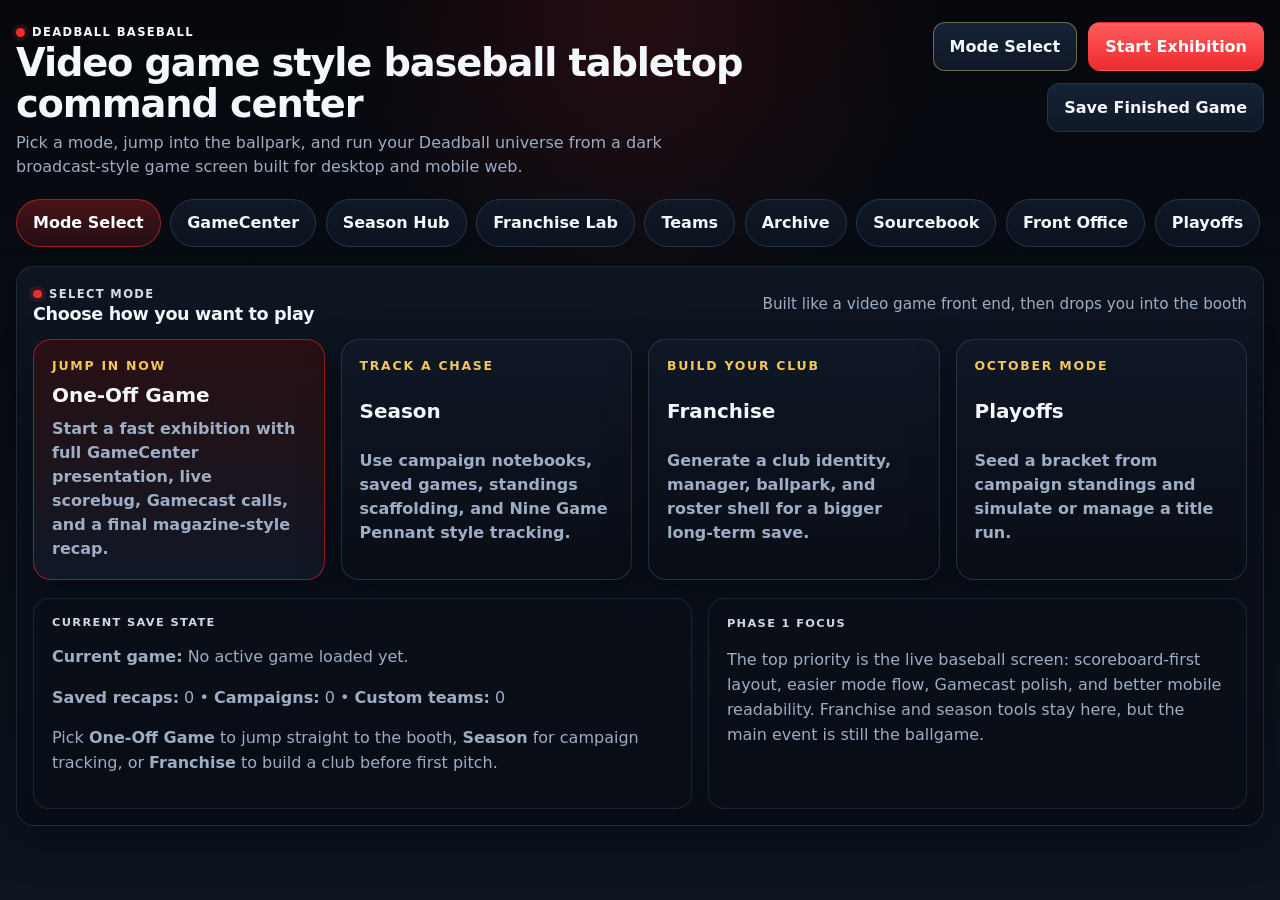
==== commit 47b95882: "Add files via upload" ====
--- a/index.html
+++ b/index.html
@@ -4,7 +4,7 @@
   <meta charset="utf-8">
   <meta name="viewport" content="width=device-width, initial-scale=1, viewport-fit=cover">
   <title>Deadball GameCenter</title>
-  <meta name="description" content="Responsive solo Deadball web app with broadcast-style scoreboard, Gamecast play-by-play, franchise tools, and season tracking.">
+  <meta name="description" content="Responsive solo Deadball web app with ESPN-style Game Center presentation, mode select, broadcast scoreboard, and campaign tools.">
   <style>
 :root {
   --bg: #06090f;
@@ -1036,43 +1036,280 @@
   }
 }
 
+
+/* Phase 1 mode hub + video-game front end */
+.mode-hero-card {
+  background: linear-gradient(180deg, rgba(14,22,35,.96), rgba(8,12,20,.96));
+  border: 1px solid rgba(78, 112, 160, .25);
+}
+.mode-grid {
+  display: grid;
+  grid-template-columns: repeat(4, minmax(0, 1fr));
+  gap: 16px;
+}
+.mode-card {
+  appearance: none;
+  border: 1px solid rgba(76, 105, 150, .36);
+  background: linear-gradient(180deg, rgba(16,24,38,.98), rgba(9,13,22,.98));
+  border-radius: 18px;
+  color: var(--text);
+  text-align: left;
+  padding: 18px;
+  display: grid;
+  gap: 10px;
+  min-height: 188px;
+  cursor: pointer;
+  box-shadow: var(--shadow);
+  transition: transform .18s ease, border-color .18s ease, box-shadow .18s ease;
+}
+.mode-card:hover,
+.mode-card:focus-visible {
+  transform: translateY(-2px);
+  border-color: rgba(241, 199, 91, .7);
+  box-shadow: 0 18px 40px rgba(0,0,0,.38);
+  outline: none;
+}
+.mode-primary {
+  background: linear-gradient(180deg, rgba(42,16,20,.98), rgba(16,24,38,.98));
+  border-color: rgba(239, 43, 45, .55);
+}
+.mode-kicker {
+  font-size: .78rem;
+  letter-spacing: .14em;
+  text-transform: uppercase;
+  color: var(--gold);
+}
+.mode-card strong {
+  font-size: 1.25rem;
+}
+.mode-card span:last-child {
+  color: var(--muted);
+  line-height: 1.5;
+}
+.mode-lower-grid {
+  margin-top: 18px;
+  display: grid;
+  grid-template-columns: 1.1fr .9fr;
+  gap: 16px;
+}
+.mode-summary-card {
+  border-radius: 16px;
+  border: 1px solid rgba(58,82,118,.34);
+  background: rgba(10,15,24,.78);
+  padding: 16px 18px;
+}
+.mode-summary-copy {
+  color: var(--muted);
+  line-height: 1.55;
+}
+.game-shell-grid {
+  grid-template-columns: 320px minmax(0, 1fr) 320px;
+  align-items: start;
+}
+.game-main-column {
+  display: grid;
+  gap: 18px;
+}
+.side-rail-card {
+  min-height: 100%;
+}
+.action-grid-tight {
+  margin-bottom: 12px;
+}
+#teamJson {
+  width: 100%;
+}
+.topbar-actions #openModeHubBtn {
+  border-color: rgba(241,199,91,.45);
+}
+@media (max-width: 1180px) {
+  .mode-grid {
+    grid-template-columns: repeat(2, minmax(0, 1fr));
+  }
+  .game-shell-grid {
+    grid-template-columns: 1fr;
+  }
+}
+@media (max-width: 720px) {
+  .mode-grid,
+  .mode-lower-grid {
+    grid-template-columns: 1fr;
+  }
+  .mode-card {
+    min-height: 0;
+  }
+}
+
+.broadcast-control-strip {
+  display: grid;
+  grid-template-columns: 1.3fr 1.1fr 1fr;
+  gap: 12px;
+  margin-bottom: 14px;
+}
+.control-strip-block {
+  border: 1px solid rgba(58,82,118,.6);
+  background: linear-gradient(180deg, rgba(10,17,27,.9), rgba(16,24,38,.96));
+  border-radius: 14px;
+  padding: 12px;
+}
+.control-strip-label {
+  font-size: 11px;
+  text-transform: uppercase;
+  letter-spacing: .12em;
+  color: var(--muted);
+  margin-bottom: 8px;
+}
+.mini-pill-row {
+  display: flex;
+  gap: 8px;
+  flex-wrap: wrap;
+}
+.mini-pill-row button {
+  border-radius: 999px;
+  padding: .72rem .95rem;
+}
+.control-strip-options {
+  display: grid;
+  gap: 10px;
+  align-content: start;
+}
+.control-strip-options select {
+  width: 100%;
+}
+.compact-toggle {
+  margin-top: 2px;
+}
+.live-auto {
+  border-color: rgba(93,202,134,.75) !important;
+  box-shadow: 0 0 0 1px rgba(93,202,134,.25) inset;
+}
+.gamecast-inning-break {
+  position: sticky;
+  top: 0;
+  z-index: 1;
+  background: linear-gradient(180deg, rgba(6,9,15,.96), rgba(6,9,15,.88));
+  color: var(--gold);
+  font-size: 11px;
+  letter-spacing: .16em;
+  text-transform: uppercase;
+  padding: 8px 0 6px;
+  margin-top: 6px;
+  border-bottom: 1px solid rgba(241,199,91,.18);
+}
+.lineup-live-stats {
+  display: flex;
+  gap: 8px;
+  flex-wrap: wrap;
+  margin-top: 6px;
+  font-size: 11px;
+  color: var(--muted);
+}
+.lineup-live-stats span {
+  padding: 3px 6px;
+  border-radius: 999px;
+  background: rgba(255,255,255,.04);
+  border: 1px solid rgba(58,82,118,.35);
+}
+@media (max-width: 1180px) {
+  .broadcast-control-strip {
+    grid-template-columns: 1fr 1fr;
+  }
+  .control-strip-options {
+    grid-column: span 2;
+  }
+}
+@media (max-width: 720px) {
+  .broadcast-control-strip {
+    grid-template-columns: 1fr;
+  }
+  .control-strip-options {
+    grid-column: auto;
+  }
+}
+
 </style>
 </head>
 <body>
   <div class="app-shell">
     <header class="topbar">
       <div class="brand-block">
-        <div class="eyebrow eyebrow-top">Deadball GameCenter</div>
-        <h1>Broadcast-style solo baseball on desktop and mobile web</h1>
-        <p class="subhead">Fast exhibition play, radio-call game flow, season notes, and franchise tools in one responsive scoreboard-first app.</p>
+        <div class="eyebrow eyebrow-top">Deadball Baseball</div>
+        <h1>Video game style baseball tabletop command center</h1>
+        <p class="subhead">Pick a mode, jump into the ballpark, and run your Deadball universe from a dark broadcast-style game screen built for desktop and mobile web.</p>
       </div>
       <div class="topbar-actions">
-        <button id="newGameBtn" class="primary">Start New Game</button>
+        <button id="openModeHubBtn">Mode Select</button>
+        <button id="newGameBtn" class="primary">Start Exhibition</button>
         <button id="saveGameBtn">Save Finished Game</button>
       </div>
     </header>
 
     <nav class="tabs" aria-label="Primary">
-      <button class="tab active" data-tab="game">GameCenter</button>
+      <button class="tab active" data-tab="mode">Mode Select</button>
+      <button class="tab" data-tab="game">GameCenter</button>
+      <button class="tab" data-tab="campaigns">Season Hub</button>
+      <button class="tab" data-tab="franchise">Franchise Lab</button>
+      <button class="tab" data-tab="teams">Teams</button>
       <button class="tab" data-tab="archive">Archive</button>
-      <button class="tab" data-tab="campaigns">Campaign Hub</button>
       <button class="tab" data-tab="sourcebook">Sourcebook</button>
-      <button class="tab" data-tab="teams">Teams</button>
-      <button class="tab" data-tab="franchise">Franchise Lab</button>
       <button class="tab" data-tab="frontoffice">Front Office</button>
       <button class="tab" data-tab="playoffs">Playoffs</button>
       <button class="tab" data-tab="deploy">Deploy</button>
     </nav>
 
     <main>
-      <section class="panel active" id="tab-game">
+      <section class="panel active" id="tab-mode">
+        <article class="card mode-hero-card">
+          <div class="card-header broadcast-header">
+            <div>
+              <div class="eyebrow">Select mode</div>
+              <h2>Choose how you want to play</h2>
+            </div>
+            <div class="broadcast-headline">Built like a video game front end, then drops you into the booth</div>
+          </div>
+          <div class="mode-grid">
+            <button id="modeExhibitionBtn" class="mode-card mode-primary">
+              <span class="mode-kicker">Jump in now</span>
+              <strong>One-Off Game</strong>
+              <span>Start a fast exhibition with full GameCenter presentation, live scorebug, Gamecast calls, and a final magazine-style recap.</span>
+            </button>
+            <button id="modeSeasonBtn" class="mode-card">
+              <span class="mode-kicker">Track a chase</span>
+              <strong>Season</strong>
+              <span>Use campaign notebooks, saved games, standings scaffolding, and Nine Game Pennant style tracking.</span>
+            </button>
+            <button id="modeFranchiseBtn" class="mode-card">
+              <span class="mode-kicker">Build your club</span>
+              <strong>Franchise</strong>
+              <span>Generate a club identity, manager, ballpark, and roster shell for a bigger long-term save.</span>
+            </button>
+            <button id="modePlayoffBtn" class="mode-card">
+              <span class="mode-kicker">October mode</span>
+              <strong>Playoffs</strong>
+              <span>Seed a bracket from campaign standings and simulate or manage a title run.</span>
+            </button>
+          </div>
+          <div class="mode-lower-grid">
+            <div class="mode-summary-card">
+              <div class="section-label">Current save state</div>
+              <div id="modeSummary" class="mode-summary-copy">Loading your booth...</div>
+            </div>
+            <div class="mode-summary-card mode-summary-copy">
+              <div class="section-label">Phase 1 focus</div>
+              <p>The top priority is the live baseball screen: scoreboard-first layout, easier mode flow, Gamecast polish, and better mobile readability. Franchise and season tools stay here, but the main event is still the ballgame.</p>
+            </div>
+          </div>
+        </article>
+      </section>
+
+      <section class="panel" id="tab-game">
         <article class="card broadcast-card">
           <div class="card-header broadcast-header">
             <div>
               <div class="eyebrow">Live GameCenter</div>
-              <h2>Broadcast Scorebug</h2>
+              <h2>Broadcast scorebug</h2>
             </div>
-            <div class="broadcast-headline">Built for exhibition play now, season mode next</div>
+            <div class="broadcast-headline">Exhibition first, season-ready shell next</div>
           </div>
           <div id="heroBoard" class="hero-board"></div>
           <div class="broadcast-lower-grid">
@@ -1092,53 +1329,100 @@
           </div>
         </article>
 
-        <div class="card-grid broadcast-main-grid">
-          <article class="card control-card control-card-broadcast">
+        <div class="card-grid game-shell-grid">
+          <article class="card side-rail-card">
             <div class="card-header compact-card-header">
               <div>
-                <div class="eyebrow">At-bat controls</div>
-                <h2>Game actions</h2>
+                <div class="eyebrow">Batting order</div>
+                <h2>Lineup tracker</h2>
               </div>
             </div>
-            <div class="setup-grid-lite form-grid two-col-form">
-              <label>
-                Away team
-                <select id="awaySelect"></select>
-              </label>
-              <label>
-                Home team
-                <select id="homeSelect"></select>
-              </label>
-              <label>
-                Active campaign
-                <select id="campaignSelect"></select>
-              </label>
-              <label class="checkbox-row checkbox-row-panel">
-                <input type="checkbox" id="odditiesToggle" checked>
-                Use oddities and injuries
-              </label>
-            </div>
-            <div class="action-grid action-grid-broadcast">
-              <button id="swingBtn" class="primary">Swing</button>
-              <button id="buntBtn">Bunt</button>
-              <button id="stealBtn">Steal</button>
-              <button id="hitRunBtn">Hit &amp; Run</button>
-              <button id="autoHalfBtn">Auto Half Inning</button>
-              <button id="autoGameBtn">Auto Game</button>
-            </div>
-            <div id="matchupCard" class="matchup-card matchup-card-broadcast"></div>
-            <p class="hint">Tip: use the Teams tab to add your own clubs through JSON import. Sample Southern Circuit teams are included for quick play.</p>
+            <div id="lineupRail" class="lineup-rail"></div>
           </article>
 
-          <article class="card log-card log-card-broadcast">
+          <div class="game-main-column">
+            <article class="card control-card control-card-broadcast">
+              <div class="card-header compact-card-header">
+                <div>
+                  <div class="eyebrow">At-bat controls</div>
+                  <h2>Game actions</h2>
+                </div>
+              </div>
+              <div class="setup-grid-lite form-grid two-col-form">
+                <label>
+                  Away team
+                  <select id="awaySelect"></select>
+                </label>
+                <label>
+                  Home team
+                  <select id="homeSelect"></select>
+                </label>
+                <label>
+                  Active campaign
+                  <select id="campaignSelect"></select>
+                </label>
+                <label class="checkbox-row checkbox-row-panel">
+                  <input type="checkbox" id="odditiesToggle" checked>
+                  Use oddities and injuries
+                </label>
+              </div>
+              <div class="broadcast-control-strip">
+                <div class="control-strip-block">
+                  <div class="control-strip-label">Play style</div>
+                  <div class="mini-pill-row">
+                    <button id="swingBtn" class="primary">⚾ Batter Up!</button>
+                    <button id="buntBtn">Bunt</button>
+                    <button id="stealBtn">Steal</button>
+                    <button id="hitRunBtn">Hit &amp; Run</button>
+                  </div>
+                </div>
+                <div class="control-strip-block">
+                  <div class="control-strip-label">Auto-play</div>
+                  <div class="mini-pill-row">
+                    <button id="autoHalfBtn">Auto Half</button>
+                    <button id="autoGameBtn">Auto Game</button>
+                    <button id="stopAutoBtn">Stop</button>
+                  </div>
+                </div>
+                <div class="control-strip-block control-strip-options">
+                  <label>
+                    Feed speed
+                    <select id="autoSpeedSelect">
+                      <option value="slow">Slow</option>
+                      <option value="normal">Normal</option>
+                      <option value="fast">Fast</option>
+                    </select>
+                  </label>
+                  <label class="checkbox-row checkbox-row-panel compact-toggle">
+                    <input type="checkbox" id="voiceToggle">
+                    Radio booth voice
+                  </label>
+                </div>
+              </div>
+              <div id="matchupCard" class="matchup-card matchup-card-broadcast"></div>
+              <p class="hint">Video game front-end, tabletop heart. Build clubs in Teams, then come back here and call the game pitch by pitch or let the booth run the feed.</p>
+            </article>
+
+            <article class="card log-card log-card-broadcast">
+              <div class="card-header compact-card-header">
+                <div>
+                  <div class="eyebrow">Live call</div>
+                  <h2>Gamecast</h2>
+                </div>
+                <button id="clearLogBtn">Trim visible log</button>
+              </div>
+              <div id="log" class="log gamecast-log"></div>
+            </article>
+          </div>
+
+          <article class="card side-rail-card">
             <div class="card-header compact-card-header">
               <div>
-                <div class="eyebrow">Live call</div>
-                <h2>Gamecast</h2>
+                <div class="eyebrow">Broadcast notes</div>
+                <h2>Booth notes</h2>
               </div>
-              <button id="clearLogBtn">Trim visible log</button>
             </div>
-            <div id="log" class="log gamecast-log"></div>
+            <div id="headlineRail" class="headline-rail"></div>
           </article>
         </div>
 
@@ -1162,19 +1446,6 @@
             <div id="recap" class="recap empty">Finish a game and the full writeup will appear here.</div>
           </article>
         </div>
-      </section>
-
-      <section class="panel" id="tab-archive">
-        <article class="card">
-          <div class="card-header">
-            <div>
-              <div class="eyebrow">Saved history</div>
-              <h2>Archive</h2>
-            </div>
-            <button id="clearArchiveBtn">Clear Archive</button>
-          </div>
-          <div id="archiveList" class="stack-list"></div>
-        </article>
       </section>
 
       <section class="panel" id="tab-campaigns">
@@ -1214,18 +1485,6 @@
         </div>
       </section>
 
-      <section class="panel" id="tab-sourcebook">
-        <article class="card">
-          <div class="card-header compact-card-header">
-            <div>
-              <div class="eyebrow">Uploaded material</div>
-              <h2>Source-derived modes and materials</h2>
-            </div>
-          </div>
-          <div id="sourcebookContent" class="sourcebook-grid"></div>
-        </article>
-      </section>
-
       <section class="panel" id="tab-franchise">
         <div class="card-grid">
           <article class="card">
@@ -1259,6 +1518,61 @@
             <div id="franchiseOutput" class="stack-list"></div>
           </article>
         </div>
+      </section>
+
+      <section class="panel" id="tab-teams">
+        <div class="card-grid">
+          <article class="card">
+            <div class="card-header compact-card-header">
+              <div>
+                <div class="eyebrow">Loaded clubs</div>
+                <h2>Teams</h2>
+              </div>
+            </div>
+            <div id="teamList" class="stack-list"></div>
+          </article>
+          <article class="card">
+            <div class="card-header compact-card-header">
+              <div>
+                <div class="eyebrow">Custom club</div>
+                <h2>Import team JSON</h2>
+              </div>
+            </div>
+            <div class="action-grid action-grid-tight">
+              <button id="loadExampleBtn">Load Example</button>
+              <button id="importTeamBtn" class="primary">Import Team</button>
+            </div>
+            <label>
+              Team JSON
+              <textarea id="teamJson" rows="18" placeholder="Paste a custom team JSON object here."></textarea>
+            </label>
+          </article>
+        </div>
+      </section>
+
+      <section class="panel" id="tab-archive">
+        <article class="card">
+          <div class="card-header">
+            <div>
+              <div class="eyebrow">Saved history</div>
+              <h2>Archive</h2>
+            </div>
+            <button id="clearArchiveBtn">Clear Archive</button>
+          </div>
+          <div id="archiveList" class="stack-list"></div>
+        </article>
+      </section>
+
+      <section class="panel" id="tab-sourcebook">
+        <article class="card">
+          <div class="card-header compact-card-header">
+            <div>
+              <div class="eyebrow">Uploaded material</div>
+              <h2>Source-derived modes and materials</h2>
+            </div>
+          </div>
+          <div id="sourcebookContent" class="sourcebook-grid"></div>
+        </article>
       </section>
 
       <section class="panel" id="tab-frontoffice">
@@ -1348,37 +1662,8 @@
           <div id="deployOutput" class="stack-list"></div>
         </article>
       </section>
-
-      <section class="panel" id="tab-teams">
-        <div class="card-grid">
-          <article class="card">
-            <div class="card-header compact-card-header">
-              <div>
-                <div class="eyebrow">Loaded clubs</div>
-                <h2>Teams in app</h2>
-              </div>
-            </div>
-            <div id="teamList" class="stack-list"></div>
-          </article>
-          <article class="card">
-            <div class="card-header compact-card-header">
-              <div>
-                <div class="eyebrow">Import</div>
-                <h2>Custom team JSON</h2>
-              </div>
-            </div>
-            <p class="hint">Paste JSON for one team. Minimum fields: <code>name</code>, <code>manager</code>, <code>daring</code>, <code>lineup</code>, <code>starter</code>, <code>bullpen</code>.</p>
-            <textarea id="teamJson" rows="18"></textarea>
-            <div class="action-grid import-grid">
-              <button id="loadExampleBtn">Load Example JSON</button>
-              <button id="importTeamBtn" class="primary">Import Team</button>
-            </div>
-          </article>
-        </div>
-      </section>
     </main>
   </div>
-
   <script>
 (() => {
   const STORAGE_KEYS = {
@@ -1388,7 +1673,8 @@
     franchise: 'deadball-radio-franchise',
     prospects: 'deadball-radio-prospects',
     tradeEval: 'deadball-radio-trade-eval',
-    playoffs: 'deadball-radio-playoffs'
+    playoffs: 'deadball-radio-playoffs',
+    prefs: 'deadball-radio-prefs'
   };
 
   const PITCH_LEVELS = ['-d20', '-d12', '-d8', '-d4', 'd4', 'd8', 'd12', 'd20'];
@@ -1580,7 +1866,10 @@
   let prospectBoard = readJson(STORAGE_KEYS.prospects, []);
   let tradeEval = readJson(STORAGE_KEYS.tradeEval, null);
   let playoffBracket = readJson(STORAGE_KEYS.playoffs, null);
+  let userPrefs = readJson(STORAGE_KEYS.prefs, { autoSpeed: 'normal', voiceEnabled: false, gameMode: 'oneoff' });
   let currentGame = null;
+  let autoPlayTimer = null;
+  let autoPlayScope = null;
 
   document.addEventListener('DOMContentLoaded', init);
 
@@ -1599,9 +1888,10 @@
     renderFrontOffice();
     renderPlayoffs();
     renderDeploy();
+    renderModeHub();
     ui.loadExampleBtn.addEventListener('click', loadExampleJson);
     ui.importTeamBtn.addEventListener('click', importTeamJson);
-    ui.newGameBtn.addEventListener('click', startNewGame);
+    ui.newGameBtn.addEventListener('click', () => { startNewGame(); showTab('game'); });
     ui.saveGameBtn.addEventListener('click', saveCurrentGame);
     ui.clearArchiveBtn.addEventListener('click', clearArchive);
     ui.createCampaignBtn.addEventListener('click', createCampaign);
@@ -1612,6 +1902,9 @@
     ui.hitRunBtn.addEventListener('click', () => playAction('hitrun'));
     ui.autoHalfBtn.addEventListener('click', () => autoPlayHalfInning());
     ui.autoGameBtn.addEventListener('click', () => autoPlayGame());
+    ui.stopAutoBtn?.addEventListener('click', stopAutoPlay);
+    ui.autoSpeedSelect?.addEventListener('change', handlePrefChange);
+    ui.voiceToggle?.addEventListener('change', handlePrefChange);
     ui.generateFranchiseBtn?.addEventListener('click', generateFranchise);
     ui.saveFranchiseBtn?.addEventListener('click', saveFranchiseAsTeam);
     ui.foTeamSelect?.addEventListener('change', renderFrontOffice);
@@ -1622,6 +1915,11 @@
     ui.draftProspectBtn?.addEventListener('click', draftProspect);
     ui.generateBracketBtn?.addEventListener('click', generateBracket);
     ui.simulateBracketBtn?.addEventListener('click', simulateBracket);
+    ui.openModeHubBtn?.addEventListener('click', () => showTab('mode'));
+    ui.modeExhibitionBtn?.addEventListener('click', () => { userPrefs.gameMode = 'oneoff'; writeJson(STORAGE_KEYS.prefs, userPrefs); startNewGame(); showTab('game'); });
+    ui.modeSeasonBtn?.addEventListener('click', () => { userPrefs.gameMode = 'season'; writeJson(STORAGE_KEYS.prefs, userPrefs); renderModeHub(); showTab('campaigns'); });
+    ui.modeFranchiseBtn?.addEventListener('click', () => { userPrefs.gameMode = 'franchise'; writeJson(STORAGE_KEYS.prefs, userPrefs); renderModeHub(); showTab('franchise'); });
+    ui.modePlayoffBtn?.addEventListener('click', () => { userPrefs.gameMode = 'playoffs'; writeJson(STORAGE_KEYS.prefs, userPrefs); renderModeHub(); showTab('playoffs'); });
     if (!campaigns.length) {
       const starterCampaign = {
         id: makeId(),
@@ -1637,7 +1935,9 @@
       renderCampaigns();
       populateCampaignSelectors();
     }
+    applyPrefsToControls();
     startNewGame();
+    showTab('mode');
   }
 
   function bindUi() {
@@ -1645,21 +1945,95 @@
       'awaySelect', 'homeSelect', 'campaignSelect', 'odditiesToggle', 'newGameBtn', 'saveGameBtn', 'heroBoard', 'scoreboard', 'diamond', 'countbox',
       'statusBar', 'matchupCard', 'lineupRail', 'headlineRail', 'log', 'boxscore', 'recap', 'archiveList', 'clearArchiveBtn', 'campaignName', 'campaignTemplate',
       'campaignNotes', 'createCampaignBtn', 'campaignList', 'sourcebookContent', 'teamList', 'teamJson', 'loadExampleBtn', 'importTeamBtn',
-      'swingBtn', 'buntBtn', 'stealBtn', 'hitRunBtn', 'autoHalfBtn', 'autoGameBtn', 'clearLogBtn',
+      'swingBtn', 'buntBtn', 'stealBtn', 'hitRunBtn', 'autoHalfBtn', 'autoGameBtn', 'stopAutoBtn', 'autoSpeedSelect', 'voiceToggle', 'clearLogBtn',
       'frEra','frCity','frMascot','frBallpark','frManager','frSaveName','generateFranchiseBtn','saveFranchiseBtn','franchiseOutput',
       'foTeamSelect','tradePartnerSelect','rosterOutput','tradeSendSelect','tradeReceiveSelect','evaluateTradeBtn','applyTradeBtn','tradeResult',
       'draftTeamSelect','draftCount','generateProspectsBtn','draftProspectBtn','prospectOutput',
-      'playoffCampaignSelect','playoffSize','playoffSeriesLength','generateBracketBtn','simulateBracketBtn','playoffOutput','deployOutput'
+      'playoffCampaignSelect','playoffSize','playoffSeriesLength','generateBracketBtn','simulateBracketBtn','playoffOutput','deployOutput',
+      'openModeHubBtn','modeExhibitionBtn','modeSeasonBtn','modeFranchiseBtn','modePlayoffBtn','modeSummary'
     ];
     ids.forEach(id => ui[id] = document.getElementById(id));
     document.querySelectorAll('.tab').forEach(btn => {
-      btn.addEventListener('click', () => {
-        document.querySelectorAll('.tab').forEach(t => t.classList.remove('active'));
-        document.querySelectorAll('.panel').forEach(p => p.classList.remove('active'));
-        btn.classList.add('active');
-        document.getElementById(`tab-${btn.dataset.tab}`).classList.add('active');
-      });
+      btn.addEventListener('click', () => showTab(btn.dataset.tab));
     });
+  }
+
+  function showTab(tabName) {
+    document.querySelectorAll('.tab').forEach(t => t.classList.toggle('active', t.dataset.tab === tabName));
+    document.querySelectorAll('.panel').forEach(p => p.classList.toggle('active', p.id === `tab-${tabName}`));
+    window.scrollTo({ top: 0, behavior: 'smooth' });
+  }
+
+  function handlePrefChange() {
+    userPrefs.autoSpeed = ui.autoSpeedSelect?.value || 'normal';
+    userPrefs.voiceEnabled = !!ui.voiceToggle?.checked;
+    writeJson(STORAGE_KEYS.prefs, userPrefs);
+    updateAutoButtons();
+    renderModeHub();
+  }
+
+  function applyPrefsToControls() {
+    if (ui.autoSpeedSelect) ui.autoSpeedSelect.value = userPrefs.autoSpeed || 'normal';
+    if (ui.voiceToggle) ui.voiceToggle.checked = !!userPrefs.voiceEnabled;
+    updateAutoButtons();
+  }
+
+  function currentAutoDelay() {
+    const speed = userPrefs.autoSpeed || 'normal';
+    if (speed === 'slow') return 1250;
+    if (speed === 'fast') return 240;
+    return 650;
+  }
+
+  function updateAutoButtons() {
+    const running = !!autoPlayTimer;
+    if (ui.autoHalfBtn) ui.autoHalfBtn.classList.toggle('live-auto', running && autoPlayScope === 'half');
+    if (ui.autoGameBtn) ui.autoGameBtn.classList.toggle('live-auto', running && autoPlayScope === 'game');
+    if (ui.stopAutoBtn) ui.stopAutoBtn.disabled = !running;
+  }
+
+  function stopAutoPlay() {
+    if (autoPlayTimer) clearTimeout(autoPlayTimer);
+    autoPlayTimer = null;
+    autoPlayScope = null;
+    updateAutoButtons();
+  }
+
+  function queueAutoPlay(scope) {
+    if (!currentGame || currentGame.over) return;
+    stopAutoPlay();
+    autoPlayScope = scope;
+    const startMarker = `${currentGame.half}-${currentGame.inning}`;
+    const tick = () => {
+      if (!currentGame || currentGame.over) {
+        stopAutoPlay();
+        return;
+      }
+      if (scope === 'half' && `${currentGame.half}-${currentGame.inning}` !== startMarker) {
+        stopAutoPlay();
+        updateUi();
+        return;
+      }
+      const action = chooseAiAction(currentGame);
+      playAction(action, { suppressAnnounce: !userPrefs.voiceEnabled });
+      if (!currentGame.over) autoPlayTimer = setTimeout(tick, currentAutoDelay());
+      else stopAutoPlay();
+    };
+    updateAutoButtons();
+    autoPlayTimer = setTimeout(tick, currentAutoDelay());
+  }
+
+  function announceEntry(entry) {
+    if (!entry || !userPrefs.voiceEnabled || !('speechSynthesis' in window)) return;
+    const utterance = new SpeechSynthesisUtterance(entry.text);
+    utterance.rate = userPrefs.autoSpeed === 'slow' ? 0.9 : userPrefs.autoSpeed === 'fast' ? 1.2 : 1.0;
+    utterance.pitch = 0.95;
+    try {
+      window.speechSynthesis.cancel();
+      window.speechSynthesis.speak(utterance);
+    } catch (err) {
+      console.warn('Speech unavailable', err);
+    }
   }
 
   function renderTabs() {
@@ -1669,6 +2043,22 @@
       option.textContent = template.name;
       ui.campaignTemplate.appendChild(option);
     });
+  }
+
+
+  function renderModeHub() {
+    if (!ui.modeSummary) return;
+    const campaignCount = campaigns.length;
+    const customCount = customTeams.length;
+    const archiveCount = archive.length;
+    const currentLine = currentGame
+      ? `${currentGame.away.name} at ${currentGame.home.name} • ${currentGame.over ? 'Final' : `${capitalize(currentGame.half)} ${currentGame.inning}`}`
+      : 'No active game loaded yet.';
+    ui.modeSummary.innerHTML = `
+      <p><strong>Current game:</strong> ${currentLine}</p>
+      <p><strong>Saved recaps:</strong> ${archiveCount} • <strong>Campaigns:</strong> ${campaignCount} • <strong>Custom teams:</strong> ${customCount}</p>
+      <p>Pick <strong>One-Off Game</strong> to jump straight to the booth, <strong>Season</strong> for campaign tracking, or <strong>Franchise</strong> to build a club before first pitch.</p>
+    `;
   }
 
   function getAllTeams() {
@@ -1704,6 +2094,9 @@
   }
 
   function startNewGame() {
+    stopAutoPlay();
+    userPrefs.gameMode = 'oneoff';
+    writeJson(STORAGE_KEYS.prefs, userPrefs);
     const away = findTeamByName(ui.awaySelect.value) || getAllTeams()[0];
     const home = findTeamByName(ui.homeSelect.value) || getAllTeams()[1] || getAllTeams()[0];
     const awayWorking = buildWorkingTeam(away);
@@ -1796,8 +2189,9 @@
     return book;
   }
 
-  function playAction(action) {
+  function playAction(action, options = {}) {
     if (!currentGame || currentGame.over) return;
+    const beforeCount = currentGame.logs.length;
     if (action === 'steal') {
       resolveSteal(currentGame);
     } else if (action === 'bunt') {
@@ -1808,27 +2202,18 @@
       resolveSwing(currentGame, { via: action });
     }
     updateUi();
+    const latest = currentGame.logs[currentGame.logs.length - 1];
+    if (!options.suppressAnnounce && currentGame.logs.length > beforeCount) announceEntry(latest);
   }
 
   function autoPlayHalfInning() {
     if (!currentGame || currentGame.over) return;
-    const halfMarker = `${currentGame.half}-${currentGame.inning}`;
-    let safety = 0;
-    while (!currentGame.over && `${currentGame.half}-${currentGame.inning}` === halfMarker && safety < 200) {
-      const action = chooseAiAction(currentGame);
-      playAction(action);
-      safety += 1;
-    }
+    queueAutoPlay('half');
   }
 
   function autoPlayGame() {
     if (!currentGame || currentGame.over) return;
-    let safety = 0;
-    while (!currentGame.over && safety < 3000) {
-      const action = chooseAiAction(currentGame);
-      playAction(action);
-      safety += 1;
-    }
+    queueAutoPlay('game');
   }
 
   function chooseAiAction(game) {
@@ -2750,6 +3135,7 @@
     renderMatchupCard();
     renderLineupRail();
     renderHeadlineRail();
+    renderModeHub();
     renderLog(currentGame ? currentGame.logs.slice(-currentGame.visibleLogCount) : []);
     renderBoxscore();
     ui.recap.innerHTML = currentGame && currentGame.recap ? currentGame.recap : 'Finish a game and the full writeup will appear here.';
@@ -2950,6 +3336,7 @@
       const current = isBatting && idx === team.battingIndex % team.lineup.length;
       const onDeck = isBatting && idx === (team.battingIndex + 1) % team.lineup.length;
       const inHole = isBatting && idx === (team.battingIndex + 2) % team.lineup.length;
+      const book = team.teamBatting[player.name] || { ab: 0, h: 0, rbi: 0, hr: 0 };
       const tag = current ? '<span class="lineup-tag live">At bat</span>' : onDeck ? '<span class="lineup-tag waiting">On deck</span>' : inHole ? '<span class="lineup-tag soon">In hole</span>' : `<span class="lineup-tag">${player.pos}</span>`;
       return `
         <div class="lineup-row ${current ? 'current-batter' : ''} ${onDeck ? 'on-deck' : ''} ${inHole ? 'in-hole' : ''}">
@@ -2957,6 +3344,12 @@
           <div class="lineup-name">
             <strong>${player.name}</strong>
             <span>${player.pos} • ${player.hand}-handed • BT ${player.bt} / OBT ${player.obt}</span>
+            <div class="lineup-live-stats">
+              <span>AB ${book.ab}</span>
+              <span>H ${book.h}</span>
+              <span>RBI ${book.rbi}</span>
+              <span>HR ${book.hr}</span>
+            </div>
           </div>
           ${tag}
         </div>
@@ -3008,13 +3401,20 @@
 
   function renderLog(entries) {
     ui.log.innerHTML = '';
+    let currentHeader = '';
     entries.forEach(entry => {
+      if (entry.inningLabel && entry.inningLabel !== currentHeader) {
+        currentHeader = entry.inningLabel;
+        const header = document.createElement('div');
+        header.className = 'gamecast-inning-break';
+        header.textContent = currentHeader;
+        ui.log.appendChild(header);
+      }
       const div = document.createElement('div');
       div.className = `log-entry ${entry.type || ''}`;
       const typeLabel = logTypeLabel(entry.type);
       div.innerHTML = `
         <div class="meta">
-          <span class="meta-chip">${entry.inningLabel}</span>
           ${typeLabel ? `<span class="meta-chip">${typeLabel}</span>` : ''}
           ${entry.meta ? `<span class="meta-detail">${entry.meta}</span>` : ''}
         </div>
@@ -3172,6 +3572,7 @@
     };
     archive.push(entry);
     persistArchive();
+    renderModeHub();
     if (campaign) {
       campaign.games.push({ id: entry.id, label: `${entry.awayName} at ${entry.homeName}`, score: entry.score, savedAt: entry.savedAt });
       persistCampaigns();
@@ -3205,6 +3606,7 @@
     ui.campaignSelect.value = campaign.id;
     ui.campaignName.value = '';
     ui.campaignNotes.value = '';
+    renderModeHub();
   }
 
   function loadExampleJson() {
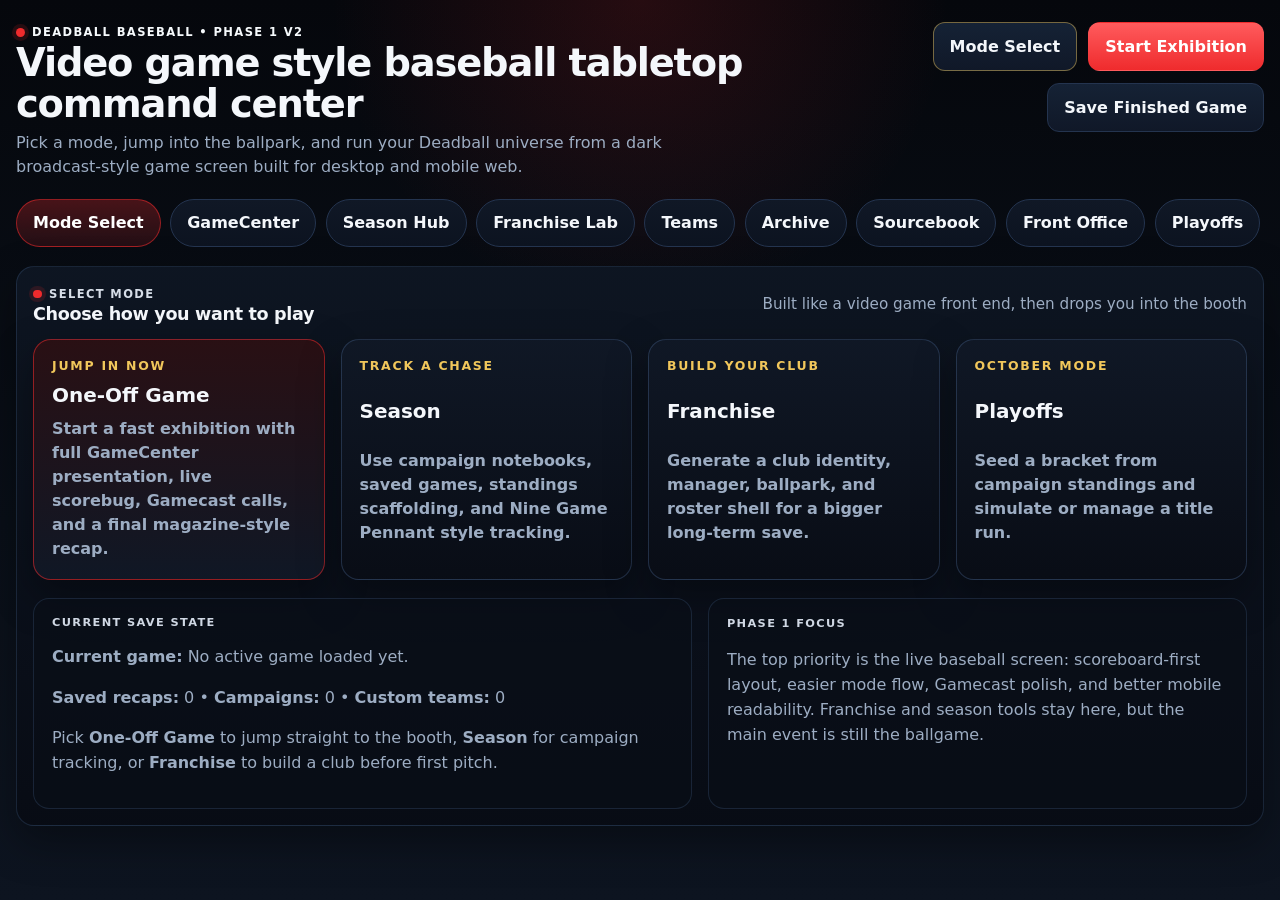
==== commit abea5f93: "Add files via upload" ====
--- a/index.html
+++ b/index.html
@@ -1,4 +1,5 @@
 <!doctype html>
+<!-- DEADBALL PHASE1 V2: mode-launch patch -->
 <html lang="en">
 <head>
   <meta charset="utf-8">
@@ -1233,7 +1234,7 @@
   <div class="app-shell">
     <header class="topbar">
       <div class="brand-block">
-        <div class="eyebrow eyebrow-top">Deadball Baseball</div>
+        <div class="eyebrow eyebrow-top">Deadball Baseball • Phase 1 v2</div>
         <h1>Video game style baseball tabletop command center</h1>
         <p class="subhead">Pick a mode, jump into the ballpark, and run your Deadball universe from a dark broadcast-style game screen built for desktop and mobile web.</p>
       </div>
